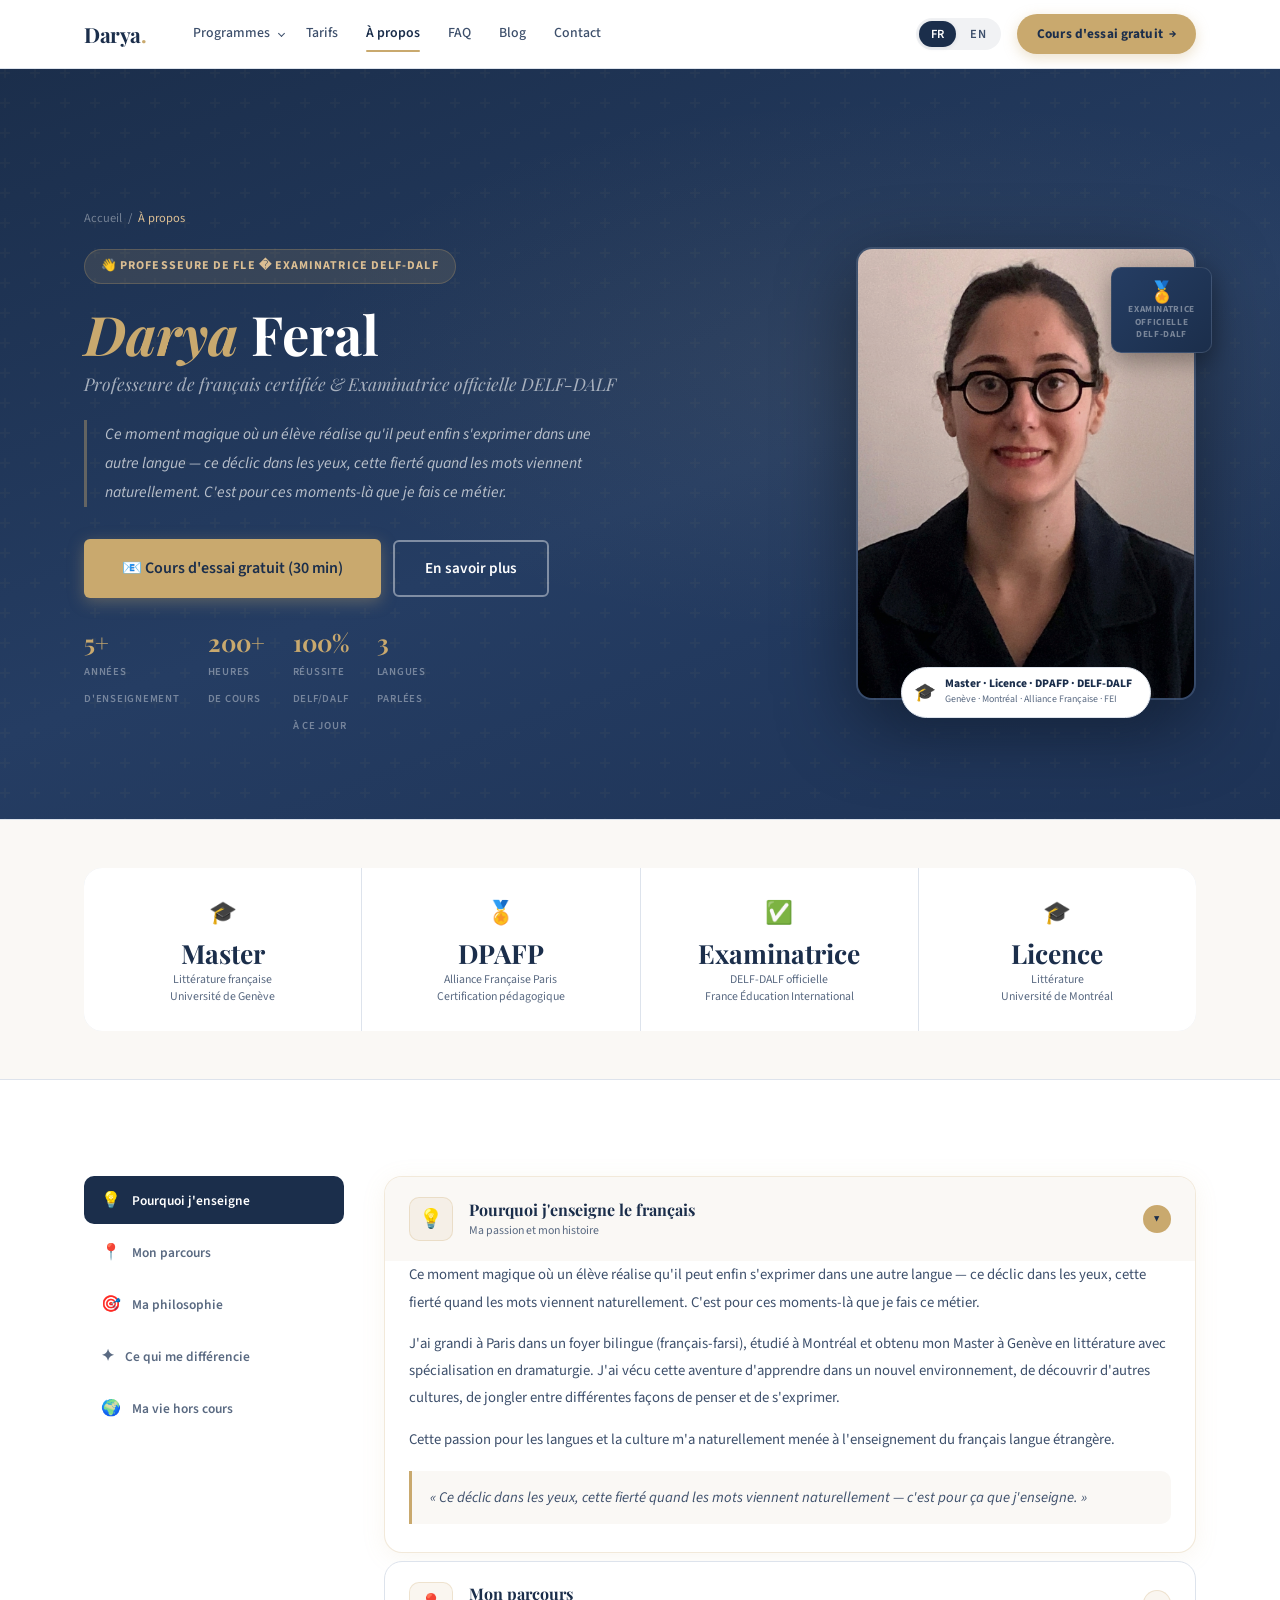
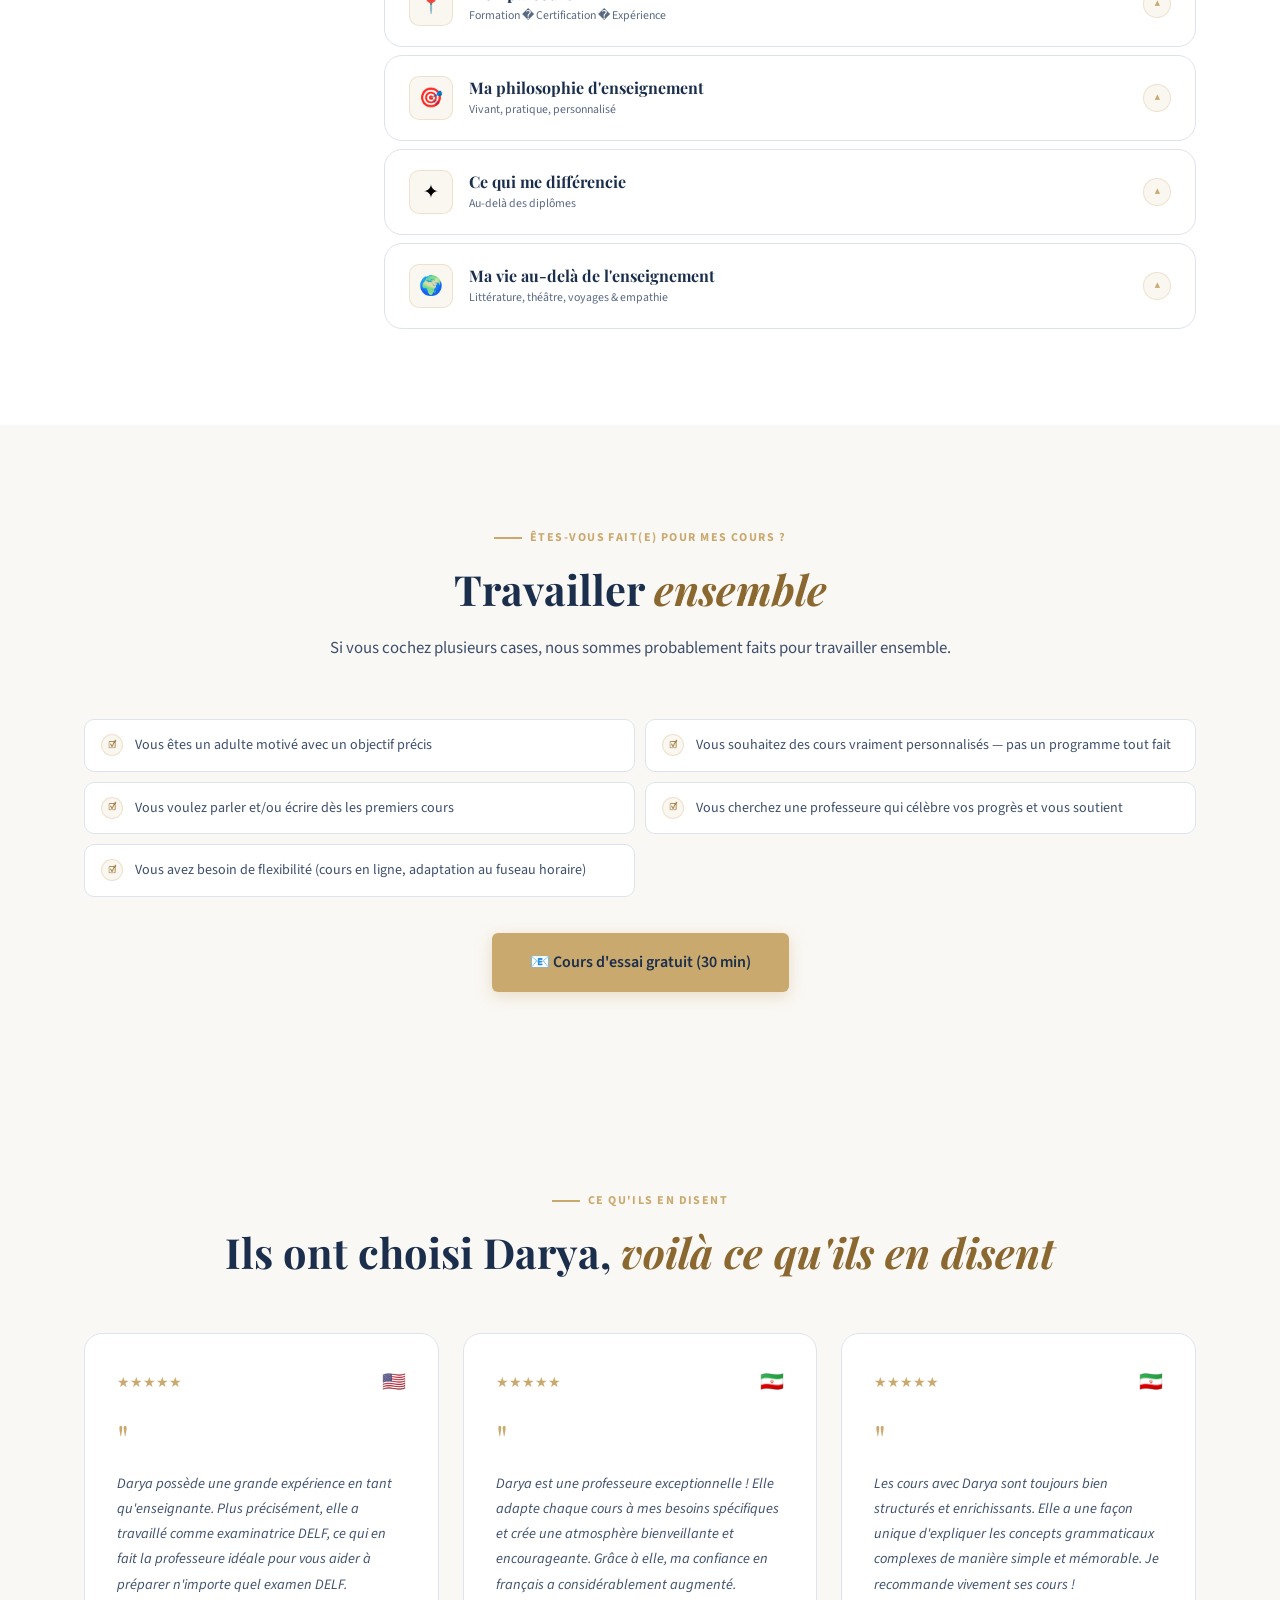
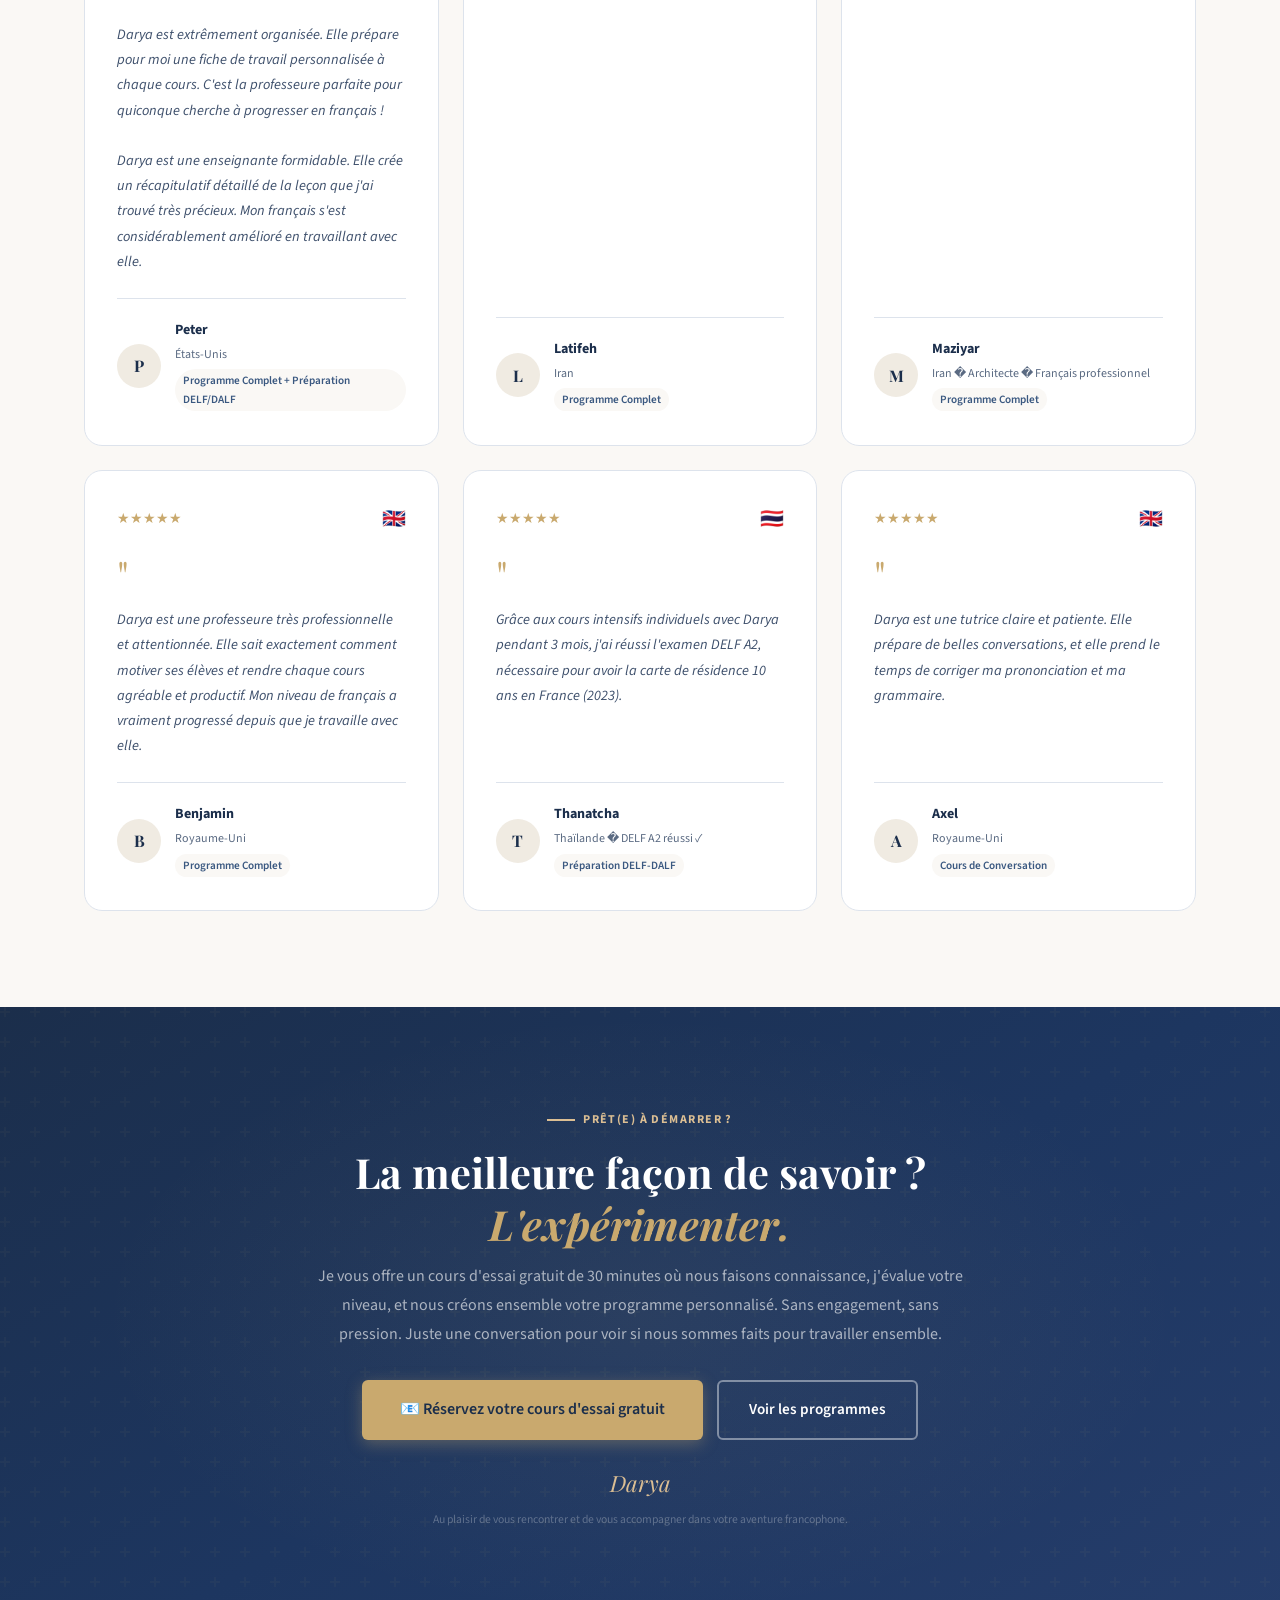
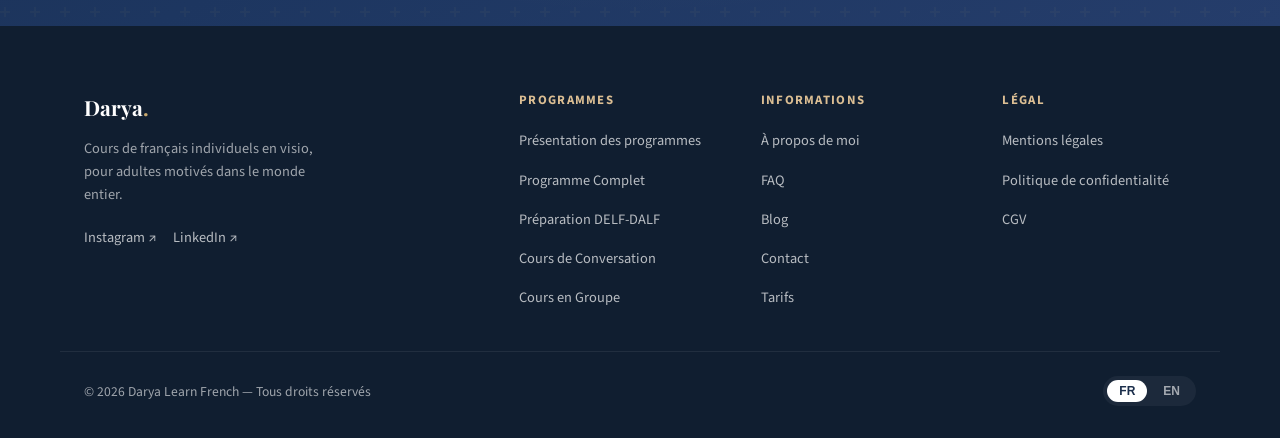
==== a-propos.html @ 9ae34619 "Version finale 100% sans video" ====
<!DOCTYPE html>
<html lang="fr" data-lang="fr">

<head>
  <meta charset="UTF-8" />
  <meta name="viewport" content="width=device-width, initial-scale=1.0" />

  <!-- ══ SEO META ══ -->
  <title>À propos de Darya — Professeure de français certifiée & Examinatrice DELF-DALF | Cours individuels et en
    groupes</title>
  <!-- EN title: About Darya — Certified French Teacher & DELF-DALF Examiner | Individual and Group Lessons -->

  <meta name="description"
    content="Darya Feral, professeure de français certifiée, examinatrice officielle DELF-DALF France Éducation International. Cours individuels et en groupe en ligne. Master en littérature (Genève), DPAFP Alliance Française. 5+ ans, 200+ heures, 100% réussite DELF/DALF. Cours d'essai gratuit 30 min." />
  <!-- EN meta description: Darya Feral, certified French teacher and official DELF-DALF examiner (France Éducation International). Individual and group online French lessons. Master's in Literature (Geneva), DPAFP Alliance Française. 5+ years, 200+ hours, 100% DELF/DALF pass rate. Free 30-min trial lesson. -->

  <link rel="canonical" href="https://daryalearnfrench.com/a-propos-de-moi" />

  <!-- hreflang SEO international — marchés principaux -->
  <link rel="alternate" hreflang="fr" href="https://daryalearnfrench.com/a-propos-de-moi" />
  <link rel="alternate" hreflang="fr-CA" href="https://daryalearnfrench.com/a-propos-de-moi" />
  <link rel="alternate" hreflang="fr-CH" href="https://daryalearnfrench.com/a-propos-de-moi" />
  <link rel="alternate" hreflang="fr-BE" href="https://daryalearnfrench.com/a-propos-de-moi" />
  <link rel="alternate" hreflang="en" href="https://daryalearnfrench.com/en/about-me" />
  <link rel="alternate" hreflang="en-US" href="https://daryalearnfrench.com/en/about-me" />
  <link rel="alternate" hreflang="en-GB" href="https://daryalearnfrench.com/en/about-me" />
  <link rel="alternate" hreflang="en-CA" href="https://daryalearnfrench.com/en/about-me" />
  <link rel="alternate" hreflang="en-AU" href="https://daryalearnfrench.com/en/about-me" />
  <link rel="alternate" hreflang="x-default" href="https://daryalearnfrench.com/a-propos-de-moi" />

  <!-- Meta keywords -->
  <meta name="keywords"
    content="cours de français en ligne, cours de français en groupe, professeure de français certifiée, cours particuliers français adultes, DELF DALF préparation, apprendre le français, French lessons online, French group classes, online French teacher, French tutor, learn French online, cours de français individuel, French small groups, examinatrice DELF-DALF, French teacher certified" />

  <!-- ══ OPEN GRAPH ══ -->
  <meta property="og:type" content="profile" />
  <meta property="og:url" content="https://daryalearnfrench.com/a-propos-de-moi" />
  <meta property="og:locale" content="fr_FR" />
  <meta property="og:locale:alternate" content="en_US" />
  <meta property="og:title"
    content="À propos de Darya — Professeure de français certifiée & Examinatrice DELF-DALF | Cours individuels et en groupes" />
  <meta property="og:description"
    content="Darya Feral, professeure de FLE certifiée et examinatrice officielle DELF-DALF. Cours individuels et en groupe en ligne. Master littérature Genève, DPAFP Alliance Française. 100% réussite DELF/DALF." />
  <meta property="og:image" content="https://daryalearnfrench.com/assets/og-image.jpg" />
  <meta property="og:image:alt" content="Darya, professeure de français certifiée DELF-DALF et Alliance Française" />
  <meta name="twitter:card" content="summary_large_image" />
  <meta name="twitter:title" content="À propos de Darya — Professeure de français certifiée & Examinatrice DELF-DALF" />
  <meta name="twitter:description"
    content="Cours individuels et en groupe en ligne. Master littérature Genève, DPAFP Alliance Française. 100% réussite DELF/DALF." />
  <meta name="twitter:image" content="https://daryalearnfrench.com/assets/og-image.jpg" />

  <!-- ══ SCHEMA.ORG ══ -->
  <script type="application/ld+json">
  {
    "@context": "https://schema.org",
    "@type": "Person",
    "name": "Darya Feral",
    "jobTitle": "Professeure de français langue étrangère — Examinatrice DELF-DALF",
    "url": "https://daryalearnfrench.com/",
    "description": "Professeure de français certifiée et examinatrice officielle DELF-DALF France Éducation International. Cours individuels et en groupe en ligne. Master en littérature française (Université de Genève), DPAFP Alliance Française Paris. 5+ ans d'enseignement, 200+ heures de cours, 100% réussite DELF/DALF.",
    "alumniOf": [
      { "@type": "CollegeOrUniversity", "name": "Université de Genève" },
      { "@type": "CollegeOrUniversity", "name": "Université de Montréal" },
      { "@type": "Organization", "name": "Alliance Française Paris" }
    ],
    "hasCredential": [
      { "@type": "EducationalOccupationalCredential", "name": "Master en littérature française et dramaturgie — Université de Genève", "credentialCategory": "degree" },
      { "@type": "EducationalOccupationalCredential", "name": "Licence en littérature — Université de Montréal", "credentialCategory": "degree" },
      { "@type": "EducationalOccupationalCredential", "name": "DPAFP — Alliance Française Paris", "credentialCategory": "certificate" },
      { "@type": "EducationalOccupationalCredential", "name": "Examinatrice-correctrice DELF-DALF — France Éducation International", "credentialCategory": "certificate" }
    ],
    "knowsLanguage": ["fr", "en", "fa"],
    "worksFor": { "@type": "Organization", "name": "Darya Learn French", "url": "https://daryalearnfrench.com/" },
    "serviceType": ["French lessons", "Cours de français", "DELF preparation", "DALF preparation", "Conversation classes", "French group classes", "Cours de français en groupe", "Individual French lessons", "Cours de français individuels"],
    "areaServed": [
      {"@type": "Country", "name": "United States"},
      {"@type": "Country", "name": "Canada"},
      {"@type": "Country", "name": "United Kingdom"},
      {"@type": "Country", "name": "Australia"},
      {"@type": "Country", "name": "Germany"},
      {"@type": "Country", "name": "Brazil"},
      {"@type": "Country", "name": "Japan"},
      {"@type": "Country", "name": "Switzerland"},
      {"@type": "Country", "name": "Belgium"},
      {"@type": "Country", "name": "France"},
      "Worldwide"
    ]
  }
  </script>

  <link rel="preconnect" href="https://fonts.googleapis.com" />
  <link rel="preconnect" href="https://fonts.gstatic.com" crossorigin />
  <link
    href="https://fonts.googleapis.com/css2?family=Playfair+Display:ital,wght@0,400;0,600;0,700;1,400;1,600&family=Source+Sans+3:wght@300;400;500;600;700&display=swap"
    rel="stylesheet" />

  <style>
    /* ══ DESIGN TOKENS — identiques homepage ══ */
    :root {
      --navy: #1B2E4B;
      --navy-mid: #253d63;
      --navy-light: #3a5880;
      --gold: #C9A96E;
      --gold-accessible: #8B6830;
      /* Accessible gold — use on white/cream backgrounds */
      --gold-light: #dbbe93;
      --gold-dark: #a8864d;
      --gold-soft: rgba(201, 169, 110, 0.10);
      --gold-border: rgba(201, 169, 110, 0.25);
      --cream: #FAF8F5;
      --cream-dark: #F0EBE2;
      --white: #FFFFFF;
      --text: #1A2840;
      --text-mid: #3d4f6b;
      --text-muted: #5a6a82;
      --border: #dde3ec;
      --shadow: rgba(27, 46, 75, 0.10);
      --shadow-lg: rgba(27, 46, 75, 0.18);
      --font-display: 'Playfair Display', Georgia, serif;
      --font-body: 'Source Sans 3', 'Helvetica Neue', sans-serif;
      --section-py: 96px;
      --container: 1160px;
      --radius: 10px;
      --radius-lg: 18px;
      --transition: 0.25s ease;
    }

    *,
    *::before,
    *::after {
      box-sizing: border-box;
      margin: 0;
      padding: 0;
    }

    html {
      scroll-behavior: smooth;
      font-size: 16px;
    }

    body {
      font-family: var(--font-body);
      color: var(--text);
      background: var(--white);
      line-height: 1.7;
      -webkit-font-smoothing: antialiased;
      padding-top: 68px;
    }

    img {
      max-width: 100%;
      display: block;
    }

    a {
      color: inherit;
      text-decoration: none;
    }

    body.en .lang-fr {
      display: none;
    }

    body.fr .lang-en {
      display: none;
    }

    body:not(.en):not(.fr) .lang-en {
      display: none;
    }

    .container {
      max-width: var(--container);
      margin: 0 auto;
      padding: 0 24px;
    }

    .section {
      padding: var(--section-py) 0;
    }

    .section--alt {
      background: var(--cream);
    }

    .section--dark {
      background: var(--navy);
      color: var(--white);
    }

    .fade-up {
      opacity: 0;
      transform: translateY(28px);
      transition: opacity 0.65s ease, transform 0.65s ease;
    }

    .fade-up.visible {
      opacity: 1;
      transform: translateY(0);
    }

    .fade-up:nth-child(2) {
      transition-delay: 0.10s;
    }

    .fade-up:nth-child(3) {
      transition-delay: 0.18s;
    }

    .fade-up:nth-child(4) {
      transition-delay: 0.26s;
    }

    .fade-up:nth-child(5) {
      transition-delay: 0.34s;
    }

    /* ══ EYEBROW ══ */
    .eyebrow {
      display: inline-flex;
      align-items: center;
      gap: 8px;
      font-size: 0.75rem;
      font-weight: 700;
      letter-spacing: 0.12em;
      text-transform: uppercase;
      color: var(--gold);
      margin-bottom: 16px;
    }

    .eyebrow::before {
      content: '';
      width: 28px;
      height: 2px;
      background: var(--gold);
      display: inline-block;
    }

    .eyebrow--center {
      justify-content: center;
    }

    .eyebrow--white {
      color: var(--gold-light);
    }

    .eyebrow--white::before {
      background: var(--gold-light);
    }

    /* ══ SECTION TITLES ══ */
    .section-title {
      font-family: var(--font-display);
      font-size: clamp(1.9rem, 3.8vw, 2.6rem);
      font-weight: 700;
      line-height: 1.2;
      color: var(--navy);
      margin-bottom: 20px;
    }

    .section-title em {
      font-style: italic;
      color: var(--gold-accessible);
    }

    .section-title--white {
      color: var(--white);
    }

    .section-title--white em {
      color: var(--gold-light);
    }

    .section-lead {
      font-size: 1.05rem;
      color: var(--text-mid);
      max-width: 640px;
      line-height: 1.75;
    }

    .section-lead--center {
      margin: 0 auto;
      text-align: center;
    }

    .section-header {
      text-align: center;
      margin-bottom: 56px;
    }

    /* ══ BUTTONS ══ */
    .btn {
      display: inline-flex;
      align-items: center;
      gap: 8px;
      padding: 14px 30px;
      border-radius: 6px;
      font-family: var(--font-body);
      font-size: 0.95rem;
      font-weight: 600;
      cursor: pointer;
      border: none;
      transition: all var(--transition);
      white-space: nowrap;
      text-decoration: none;
    }

    .btn--gold {
      background: var(--gold);
      color: var(--navy);
      box-shadow: 0 4px 16px rgba(201, 169, 110, 0.35);
    }

    .btn--gold:hover {
      background: var(--gold-dark);
      transform: translateY(-2px);
      box-shadow: 0 8px 24px rgba(201, 169, 110, 0.45);
    }

    .btn--outline-navy {
      background: transparent;
      color: var(--navy);
      border: 2px solid rgba(27, 46, 75, 0.35);
    }

    .btn--outline-navy:hover {
      background: var(--navy);
      color: var(--white);
    }

    .btn--outline-white {
      background: transparent;
      color: var(--white);
      border: 2px solid rgba(255, 255, 255, 0.42);
    }

    .btn--outline-white:hover {
      background: rgba(255, 255, 255, 0.10);
      border-color: rgba(255, 255, 255, 0.70);
    }

    .btn--lg {
      padding: 16px 38px;
      font-size: 1rem;
    }

    /* ══ NAVBAR ══ */
    .navbar {
      position: fixed;
      top: 0;
      left: 0;
      right: 0;
      z-index: 1000;
      background: rgba(255, 255, 255, 0.97);
      backdrop-filter: blur(14px);
      -webkit-backdrop-filter: blur(14px);
      border-bottom: 1px solid var(--border);
      transition: box-shadow var(--transition);
    }

    .navbar.scrolled {
      box-shadow: 0 2px 24px var(--shadow);
    }

    .navbar__inner {
      display: flex;
      align-items: center;
      justify-content: space-between;
      height: 68px;
      max-width: var(--container);
      margin: 0 auto;
      padding: 0 24px;
      gap: 32px;
    }

    .navbar__logo {
      font-family: var(--font-display);
      font-size: 1.3rem;
      font-weight: 700;
      color: var(--navy);
      letter-spacing: -0.02em;
      text-decoration: none;
      flex-shrink: 0;
      line-height: 1;
    }

    .navbar__logo span {
      color: var(--gold);
    }

    .navbar__links {
      display: flex;
      align-items: center;
      gap: 0;
      list-style: none;
      flex: 1;
    }

    .navbar__links>li {
      position: relative;
    }

    .navbar__links>li>a {
      display: block;
      padding: 8px 14px;
      font-size: 0.865rem;
      font-weight: 500;
      color: var(--text-mid);
      text-decoration: none;
      transition: color var(--transition);
      position: relative;
      white-space: nowrap;
    }

    .navbar__links>li>a::after {
      content: '';
      position: absolute;
      bottom: 2px;
      left: 14px;
      right: 14px;
      height: 2px;
      background: var(--gold);
      transform: scaleX(0);
      transition: transform var(--transition);
      border-radius: 2px;
    }

    .navbar__links>li>a:hover,
    .navbar__links>li>a.active {
      color: var(--navy);
    }

    .navbar__links>li>a:hover::after,
    .navbar__links>li>a.active::after {
      transform: scaleX(1);
    }

    .navbar__links>li>a.active {
      font-weight: 600;
    }

    .navbar__links>li.has-dropdown>a {
      padding-right: 22px;
    }

    .navbar__links>li.has-dropdown>a::before {
      content: '';
      position: absolute;
      right: 8px;
      top: 50%;
      transform: translateY(-60%) rotate(45deg);
      width: 5px;
      height: 5px;
      border-right: 1.5px solid currentColor;
      border-bottom: 1.5px solid currentColor;
      transition: transform var(--transition);
    }

    .navbar__links>li.has-dropdown:hover>a::before,
    .navbar__links>li.has-dropdown.open>a::before {
      transform: translateY(-30%) rotate(-135deg);
    }

    .navbar__dropdown {
      position: absolute;
      top: calc(100% + 6px);
      left: 0;
      min-width: 240px;
      background: var(--white);
      border: 1px solid var(--border);
      border-radius: 10px;
      box-shadow: 0 12px 40px rgba(27, 46, 75, 0.14);
      padding: 8px 0;
      opacity: 0;
      visibility: hidden;
      transform: translateY(-6px);
      transition: opacity 0.18s ease, transform 0.18s ease, visibility 0.18s;
      list-style: none;
    }

    .navbar__links>li.has-dropdown:hover .navbar__dropdown,
    .navbar__links>li.has-dropdown.open .navbar__dropdown {
      opacity: 1;
      visibility: visible;
      transform: translateY(0);
    }

    .navbar__dropdown li a {
      display: flex;
      align-items: center;
      gap: 10px;
      padding: 10px 18px;
      font-size: 0.85rem;
      font-weight: 500;
      color: var(--text-mid);
      text-decoration: none;
      transition: background var(--transition), color var(--transition);
    }

    .navbar__dropdown li a:hover {
      background: rgba(201, 169, 110, 0.08);
      color: var(--navy);
    }

    .navbar__dropdown li a.active {
      color: var(--navy);
      font-weight: 600;
      background: rgba(201, 169, 110, 0.10);
    }

    .navbar__dropdown li a .dd-icon {
      width: 28px;
      height: 28px;
      border-radius: 6px;
      background: rgba(201, 169, 110, 0.12);
      display: flex;
      align-items: center;
      justify-content: center;
      font-size: 0.8rem;
      flex-shrink: 0;
    }

    .navbar__dropdown li+li {
      border-top: 1px solid var(--border);
    }

    .navbar__right {
      display: flex;
      align-items: center;
      gap: 16px;
      flex-shrink: 0;
    }

    .lang-switcher {
      display: flex;
      align-items: center;
      background: rgba(27, 46, 75, 0.06);
      border-radius: 100px;
      padding: 3px;
      gap: 2px;
    }

    .lang-btn {
      padding: 4px 12px;
      border-radius: 100px;
      border: none;
      background: transparent;
      font-family: var(--font-body);
      font-size: 0.78rem;
      font-weight: 600;
      color: var(--text-mid);
      cursor: pointer;
      transition: background var(--transition), color var(--transition);
      letter-spacing: 0.03em;
    }

    .lang-btn.active {
      background: var(--navy);
      color: var(--white);
      box-shadow: 0 1px 4px var(--shadow);
    }

    .navbar__cta {
      display: inline-flex;
      align-items: center;
      gap: 6px;
      padding: 9px 20px;
      border-radius: 100px;
      background: var(--gold);
      color: var(--navy);
      font-family: var(--font-body);
      font-size: 0.83rem;
      font-weight: 700;
      text-decoration: none;
      box-shadow: 0 4px 14px rgba(201, 169, 110, 0.35);
      transition: background var(--transition), transform var(--transition), box-shadow var(--transition);
      white-space: nowrap;
      letter-spacing: 0.01em;
    }

    .navbar__cta:hover {
      background: var(--gold-light);
      transform: translateY(-1px);
      box-shadow: 0 6px 20px rgba(201, 169, 110, 0.45);
    }

    .navbar__cta .cta-arrow {
      font-size: 0.9em;
      transition: transform var(--transition);
    }

    .navbar__cta:hover .cta-arrow {
      transform: translateX(2px);
    }

    .nav-toggle {
      display: none;
      flex-direction: column;
      gap: 5px;
      cursor: pointer;
      padding: 6px;
      background: none;
      border: none;
      margin-left: 4px;
    }

    .nav-toggle span {
      width: 24px;
      height: 2px;
      background: var(--navy);
      border-radius: 2px;
      transition: all 0.22s ease;
      display: block;
    }

    @media (max-width: 900px) {
      .navbar__links {
        display: none;
        flex-direction: column;
        align-items: stretch;
        gap: 0;
        position: absolute;
        top: 68px;
        left: 0;
        right: 0;
        background: var(--white);
        border-bottom: 1px solid var(--border);
        box-shadow: 0 12px 32px var(--shadow);
        padding: 12px 0 16px;
        z-index: 999;
      }

      .navbar__links.mobile-open {
        display: flex;
      }

      .navbar__links>li>a {
        padding: 12px 24px;
        font-size: 0.95rem;
      }

      .navbar__links>li>a::after {
        display: none;
      }

      .navbar__links>li.has-dropdown>a::before {
        right: 20px;
      }

      .navbar__dropdown {
        position: static;
        opacity: 1;
        visibility: visible;
        transform: none;
        box-shadow: none;
        border: none;
        border-radius: 0;
        background: rgba(27, 46, 75, 0.03);
        padding: 0;
        display: none;
      }

      .navbar__links>li.has-dropdown.open .navbar__dropdown {
        display: block;
      }

      .navbar__dropdown li a {
        padding-left: 40px;
        font-size: 0.875rem;
      }

      .navbar__dropdown li+li {
        border-top: none;
      }

      .nav-toggle {
        display: flex;
      }

      .navbar__cta {
        display: none;
      }

      .navbar__right {
        gap: 10px;
      }

      .navbar__cta-mobile {
        display: block;
        margin: 12px 20px 0;
        text-align: center;
      }

      .navbar__cta-mobile a {
        display: block;
        padding: 12px 20px;
        border-radius: 100px;
        background: var(--gold);
        color: var(--navy);
        font-weight: 700;
        font-size: 0.9rem;
        text-decoration: none;
        box-shadow: 0 4px 14px rgba(201, 169, 110, 0.35);
      }
    }

    @media (min-width: 901px) {
      .navbar__cta-mobile {
        display: none;
      }
    }


    /* ══════════════════════════════════════════
   HERO
══════════════════════════════════════════ */
    .hero {
      padding: 140px 0 80px;
      background:
        radial-gradient(ellipse 80% 60% at 70% 40%, rgba(201, 169, 110, 0.08) 0%, transparent 60%),
        linear-gradient(160deg, var(--navy) 0%, #253d63 55%, #1e3356 100%);
      position: relative;
      overflow: hidden;
    }

    .hero::before {
      content: '';
      position: absolute;
      inset: 0;
      background-image: url("data:image/svg+xml,%3Csvg width='60' height='60' viewBox='0 0 60 60' xmlns='http://www.w3.org/2000/svg'%3E%3Cg fill='none' fill-rule='evenodd'%3E%3Cg fill='%23C9A96E' fill-opacity='0.04'%3E%3Cpath d='M36 34v-4h-2v4h-4v2h4v4h2v-4h4v-2h-4zm0-30V0h-2v4h-4v2h4v4h2V6h4V4h-4zM6 34v-4H4v4H0v2h4v4h2v-4h4v-2H6zM6 4V0H4v4H0v2h4v4h2V6h4V4H6z'/%3E%3C/g%3E%3C/g%3E%3C/svg%3E");
    }

    .hero__inner {
      display: grid;
      grid-template-columns: 1fr 340px;
      gap: 72px;
      align-items: center;
      position: relative;
      z-index: 1;
    }

    .hero__breadcrumb {
      font-size: 0.78rem;
      color: rgba(255, 255, 255, 0.42);
      margin-bottom: 20px;
    }

    .hero__breadcrumb a {
      color: rgba(255, 255, 255, 0.38);
      transition: color var(--transition);
    }

    .hero__breadcrumb a:hover {
      color: var(--gold-light);
    }

    .hero__breadcrumb span {
      color: var(--gold-light);
    }

    .hero__eyebrow {
      display: inline-flex;
      align-items: center;
      gap: 10px;
      background: rgba(201, 169, 110, 0.14);
      border: 1px solid var(--gold-border);
      border-radius: 100px;
      padding: 6px 16px;
      font-size: 0.75rem;
      font-weight: 700;
      letter-spacing: 0.09em;
      text-transform: uppercase;
      color: var(--gold-light);
      margin-bottom: 20px;
    }

    .hero__name {
      font-family: var(--font-display);
      font-size: clamp(2.4rem, 4.5vw, 3.4rem);
      font-weight: 700;
      line-height: 1.1;
      color: var(--white);
      margin-bottom: 8px;
    }

    .hero__name em {
      font-style: italic;
      color: var(--gold);
    }

    .hero__role {
      font-family: var(--font-display);
      font-style: italic;
      font-size: 1.1rem;
      color: rgba(255, 255, 255, 0.60);
      margin-bottom: 22px;
      line-height: 1.5;
    }

    .hero__quote {
      font-size: 0.98rem;
      color: rgba(255, 255, 255, 0.68);
      line-height: 1.85;
      margin-bottom: 32px;
      max-width: 520px;
      border-left: 3px solid rgba(201, 169, 110, 0.40);
      padding-left: 18px;
      font-style: italic;
    }

    .hero__cta-row {
      display: flex;
      gap: 12px;
      flex-wrap: wrap;
      align-items: center;
      margin-bottom: 32px;
    }

    .hero__stats-row {
      display: flex;
      gap: 28px;
      flex-wrap: wrap;
    }

    .hero__stat__val {
      display: block;
      font-family: var(--font-display);
      font-size: 1.5rem;
      font-weight: 700;
      color: var(--gold);
      line-height: 1;
      margin-bottom: 3px;
    }

    .hero__stat__lbl {
      font-size: 0.67rem;
      font-weight: 600;
      text-transform: uppercase;
      letter-spacing: 0.07em;
      color: rgba(255, 255, 255, 0.38);
      line-height: 1.35;
    }

    /* Portrait */
    .portrait-wrap {
      position: relative;
    }

    .portrait-frame {
      border-radius: 20px;
      overflow: hidden;
      border: 2px solid rgba(255, 255, 255, 0.10);
      box-shadow: 0 24px 80px rgba(0, 0, 0, 0.45);
    }

    .img-ph {
      width: 100%;
      aspect-ratio: 3/4;
      display: flex;
      flex-direction: column;
      align-items: center;
      justify-content: center;
      gap: 12px;
      padding: 32px;
      text-align: center;
      background: linear-gradient(135deg, rgba(201, 169, 110, 0.14), rgba(27, 46, 75, 0.55));
    }

    .img-ph__icon {
      font-size: 2.5rem;
      opacity: 0.45;
    }

    .img-ph__label {
      font-size: 0.68rem;
      font-weight: 800;
      letter-spacing: 0.10em;
      text-transform: uppercase;
      color: rgba(255, 255, 255, 0.38);
      margin-bottom: 4px;
    }

    .img-ph__desc {
      font-size: 0.70rem;
      color: rgba(255, 255, 255, 0.22);
      line-height: 1.55;
      max-width: 200px;
    }

    .portrait-badge {
      position: absolute;
      bottom: -18px;
      left: 50%;
      transform: translateX(-50%);
      white-space: nowrap;
      display: flex;
      align-items: center;
      gap: 9px;
      background: var(--white);
      border-radius: 100px;
      padding: 9px 18px 9px 12px;
      box-shadow: 0 8px 28px rgba(27, 46, 75, 0.22);
      border: 1px solid var(--border);
    }

    .portrait-badge__icon {
      font-size: 1.1rem;
    }

    .portrait-badge__inner {
      display: flex;
      flex-direction: column;
    }

    .portrait-badge__title {
      font-size: 0.72rem;
      font-weight: 800;
      color: var(--navy);
      line-height: 1.2;
    }

    .portrait-badge__sub {
      font-size: 0.62rem;
      color: var(--text-muted);
    }

    .portrait-float {
      position: absolute;
      top: 20px;
      right: -16px;
      background: linear-gradient(135deg, var(--navy-mid), var(--navy));
      border: 1px solid rgba(255, 255, 255, 0.12);
      border-radius: var(--radius);
      padding: 12px 16px;
      box-shadow: 0 8px 24px rgba(0, 0, 0, 0.35);
      text-align: center;
    }

    .portrait-float__val {
      font-family: var(--font-display);
      font-size: 1.3rem;
      font-weight: 700;
      color: var(--gold);
      line-height: 1;
    }

    .portrait-float__lbl {
      font-size: 0.58rem;
      font-weight: 700;
      text-transform: uppercase;
      letter-spacing: 0.07em;
      color: rgba(255, 255, 255, 0.40);
      margin-top: 3px;
      line-height: 1.3;
    }

    /* ══════════════════════════════════════════
   STATS STRIP
══════════════════════════════════════════ */
    .stats-strip {
      padding: 48px 0;
      background: var(--cream);
      border-top: 1px solid var(--border);
      border-bottom: 1px solid var(--border);
    }

    .stats-grid {
      display: grid;
      grid-template-columns: repeat(4, 1fr);
      gap: 1px;
      background: var(--border);
      border-radius: var(--radius-lg);
      overflow: hidden;
    }

    .stat-block {
      padding: 26px 20px;
      text-align: center;
      background: var(--white);
      transition: background var(--transition);
    }

    .stat-block:hover {
      background: var(--cream-dark);
    }

    .stat-block__icon {
      font-size: 1.4rem;
      margin-bottom: 8px;
    }

    .stat-block__val {
      font-family: var(--font-display);
      font-size: 1.65rem;
      font-weight: 700;
      color: var(--navy);
      line-height: 1;
      margin-bottom: 5px;
    }

    .stat-block__label {
      font-size: 0.74rem;
      color: var(--text-muted);
      line-height: 1.45;
    }

    /* ══════════════════════════════════════════
   ACCORDÉONS — layout 2 colonnes desktop
══════════════════════════════════════════ */
    .acc-layout {
      display: grid;
      grid-template-columns: 260px 1fr;
      gap: 40px;
      align-items: start;
    }

    .acc-nav {
      position: sticky;
      top: 88px;
      display: flex;
      flex-direction: column;
      gap: 4px;
    }

    .acc-nav-btn {
      display: flex;
      align-items: center;
      gap: 11px;
      padding: 12px 16px;
      border-radius: var(--radius);
      font-size: 0.84rem;
      font-weight: 600;
      color: var(--text-muted);
      cursor: pointer;
      border: 1px solid transparent;
      background: none;
      font-family: var(--font-body);
      text-align: left;
      width: 100%;
      transition: all var(--transition);
    }

    .acc-nav-btn:hover {
      background: var(--cream-dark);
      color: var(--navy);
    }

    .acc-nav-btn.active {
      background: var(--navy);
      color: var(--white);
    }

    .acc-nav-btn__icon {
      font-size: 1rem;
      flex-shrink: 0;
    }

    .acc-panels {
      display: flex;
      flex-direction: column;
      gap: 8px;
    }

    .acc-item {
      border: 1px solid var(--border);
      border-radius: var(--radius-lg);
      overflow: hidden;
      transition: border-color var(--transition), box-shadow var(--transition);
      background: var(--white);
    }

    .acc-item.is-open {
      border-color: var(--gold-border);
      box-shadow: 0 4px 24px rgba(201, 169, 110, 0.10);
    }

    .acc-header {
      width: 100%;
      display: flex;
      align-items: center;
      gap: 16px;
      padding: 20px 24px;
      background: none;
      border: none;
      cursor: pointer;
      font-family: var(--font-body);
      text-align: left;
      transition: background var(--transition);
    }

    .acc-header:hover,
    .acc-item.is-open .acc-header {
      background: var(--cream);
    }

    .acc-header__icon-wrap {
      width: 44px;
      height: 44px;
      border-radius: 10px;
      flex-shrink: 0;
      display: flex;
      align-items: center;
      justify-content: center;
      font-size: 1.2rem;
      background: var(--gold-soft);
      border: 1px solid var(--gold-border);
    }

    .acc-header__text {
      flex: 1;
    }

    .acc-header__title {
      font-family: var(--font-display);
      font-size: 1rem;
      font-weight: 700;
      color: var(--navy);
      line-height: 1.3;
    }

    .acc-header__sub {
      font-size: 0.74rem;
      color: var(--text-muted);
      margin-top: 2px;
    }

    .acc-header__chevron {
      width: 28px;
      height: 28px;
      border-radius: 50%;
      flex-shrink: 0;
      background: var(--gold-soft);
      border: 1px solid var(--gold-border);
      display: flex;
      align-items: center;
      justify-content: center;
      font-size: 0.70rem;
      color: var(--gold);
      font-weight: 700;
      transition: transform var(--transition);
    }

    .acc-item.is-open .acc-header__chevron {
      transform: rotate(180deg);
      background: var(--gold);
      color: var(--navy);
    }

    .acc-body {
      display: none;
      padding: 0 24px 28px;
    }

    .acc-item.is-open .acc-body {
      display: block;
    }

    /* ══ CONTENU DES PANELS ══ */
    .prose {
      font-size: 0.92rem;
      color: var(--text-mid);
      line-height: 1.85;
    }

    .prose p+p {
      margin-top: 14px;
    }

    .prose strong {
      color: var(--navy);
      font-weight: 700;
    }

    .highlight-quote {
      margin: 18px 0 0;
      padding: 14px 18px;
      border-left: 3px solid var(--gold);
      background: var(--cream);
      border-radius: 0 var(--radius) var(--radius) 0;
      font-style: italic;
      font-size: 0.92rem;
      color: var(--text-mid);
      line-height: 1.7;
    }

    /* Timeline */
    .timeline {
      display: flex;
      flex-direction: column;
      gap: 0;
      position: relative;
    }

    .timeline::before {
      content: '';
      position: absolute;
      left: 22px;
      top: 12px;
      bottom: 12px;
      width: 2px;
      background: linear-gradient(to bottom, var(--gold-border), rgba(201, 169, 110, 0.08));
    }

    .tl-item {
      display: flex;
      gap: 20px;
      align-items: flex-start;
      padding: 14px 0;
      position: relative;
    }

    .tl-dot {
      width: 44px;
      height: 44px;
      border-radius: 12px;
      flex-shrink: 0;
      display: flex;
      align-items: center;
      justify-content: center;
      font-size: 1.1rem;
      background: var(--white);
      border: 2px solid var(--gold-border);
      box-shadow: 0 2px 8px rgba(201, 169, 110, 0.15);
      z-index: 1;
    }

    .tl-content {
      flex: 1;
      padding-top: 4px;
    }

    .tl-title {
      font-family: var(--font-display);
      font-size: 0.92rem;
      font-weight: 700;
      color: var(--navy);
      margin-bottom: 4px;
      line-height: 1.35;
    }

    .tl-desc {
      font-size: 0.82rem;
      color: var(--text-muted);
      line-height: 1.6;
    }

    .tl-desc strong {
      color: var(--gold-dark);
      font-weight: 700;
    }

    /* Philosophie */
    .phil-grid {
      display: grid;
      grid-template-columns: 1fr 1fr;
      gap: 12px;
      margin-top: 18px;
    }

    .phil-card {
      padding: 16px 18px;
      border-radius: var(--radius);
      border: 1px solid var(--border);
      background: var(--cream);
      transition: all var(--transition);
    }

    .phil-card:hover {
      border-color: var(--gold-border);
      background: var(--white);
      transform: translateY(-2px);
    }

    .phil-card__icon {
      font-size: 1.2rem;
      margin-bottom: 7px;
    }

    .phil-card__title {
      font-size: 0.82rem;
      font-weight: 700;
      color: var(--navy);
      margin-bottom: 4px;
    }

    .phil-card__desc {
      font-size: 0.78rem;
      color: var(--text-muted);
      line-height: 1.6;
    }

    /* Ce qui me différencie */
    .diff-list {
      list-style: none;
      display: flex;
      flex-direction: column;
      gap: 10px;
      margin-top: 16px;
    }

    .diff-item {
      display: flex;
      align-items: flex-start;
      gap: 14px;
      padding: 16px 18px;
      border-radius: var(--radius);
      background: var(--cream);
      border: 1px solid var(--border);
      font-size: 0.90rem;
      color: var(--text-mid);
      line-height: 1.7;
      transition: all var(--transition);
    }

    .diff-item:hover {
      border-color: var(--gold-border);
      background: var(--white);
      transform: translateX(4px);
    }

    .diff-item__icon {
      color: var(--gold-dark);
      font-size: 1.1rem;
      flex-shrink: 0;
      margin-top: 2px;
      background: var(--gold-soft);
      border: 1px solid var(--gold-border);
      border-radius: 8px;
      width: 36px;
      height: 36px;
      display: flex;
      align-items: center;
      justify-content: center;
    }

    .diff-item__text {
      flex: 1;
    }

    .diff-item__title {
      font-weight: 700;
      color: var(--navy);
      font-size: 0.90rem;
      margin-bottom: 4px;
    }

    /* Au-delà de l'enseignement */
    .life-grid {
      display: grid;
      grid-template-columns: 1fr 1fr;
      gap: 12px;
      margin-top: 16px;
    }

    .life-card {
      padding: 16px 18px;
      border-radius: var(--radius);
      border: 1px solid var(--border);
      background: var(--cream);
      transition: all var(--transition);
      display: flex;
      gap: 12px;
      align-items: flex-start;
    }

    .life-card:hover {
      border-color: var(--gold-border);
      background: var(--white);
    }

    .life-card__icon {
      font-size: 1.3rem;
      flex-shrink: 0;
    }

    .life-card__title {
      font-size: 0.82rem;
      font-weight: 700;
      color: var(--navy);
      margin-bottom: 3px;
    }

    .life-card__desc {
      font-size: 0.78rem;
      color: var(--text-muted);
      line-height: 1.6;
    }

    /* Certifications table */
    .cred-table {
      width: 100%;
      border-collapse: collapse;
      font-size: 0.84rem;
      margin-top: 16px;
      border-radius: var(--radius-lg);
      overflow: hidden;
      border: 1px solid var(--border);
    }

    .cred-table th {
      padding: 11px 16px;
      text-align: left;
      background: var(--navy);
      color: rgba(255, 255, 255, 0.55);
      font-size: 0.68rem;
      font-weight: 700;
      text-transform: uppercase;
      letter-spacing: 0.08em;
    }

    .cred-table td {
      padding: 11px 16px;
      border-bottom: 1px solid var(--border);
      color: var(--text-mid);
      line-height: 1.55;
      vertical-align: top;
    }

    .cred-table tr:last-child td {
      border-bottom: none;
    }

    .cred-table tr:nth-child(odd) td {
      background: var(--white);
    }

    .cred-table tr:nth-child(even) td {
      background: var(--cream);
    }

    .cred-table td:first-child {
      font-weight: 700;
      color: var(--navy);
      white-space: nowrap;
    }

    .cred-item {
      display: flex;
      align-items: flex-start;
      gap: 6px;
      margin-bottom: 4px;
      font-size: 0.82rem;
    }

    .cred-item:last-child {
      margin-bottom: 0;
    }

    .cred-item::before {
      content: '•';
      color: var(--gold);
      flex-shrink: 0;
      margin-top: 1px;
    }

    /* ══════════════════════════════════════════
   TRAVAILLER ENSEMBLE
══════════════════════════════════════════ */
    .checklist-grid {
      display: grid;
      grid-template-columns: 1fr 1fr;
      gap: 10px;
      margin-bottom: 32px;
    }

    .check-item {
      display: flex;
      align-items: flex-start;
      gap: 12px;
      padding: 14px 16px;
      border-radius: var(--radius);
      border: 1px solid var(--border);
      background: var(--white);
      font-size: 0.88rem;
      color: var(--text-mid);
      line-height: 1.6;
      transition: all var(--transition);
    }

    .check-item:hover {
      border-color: var(--gold-border);
      transform: translateX(4px);
      box-shadow: 0 4px 16px rgba(201, 169, 110, 0.08);
    }

    .check-item__icon {
      width: 22px;
      height: 22px;
      border-radius: 50%;
      flex-shrink: 0;
      background: var(--gold-soft);
      border: 1.5px solid var(--gold-border);
      display: flex;
      align-items: center;
      justify-content: center;
      font-size: 0.65rem;
      color: var(--gold-dark);
      font-weight: 700;
    }

    /* ══════════════════════════════════════════
   CTA FINAL
══════════════════════════════════════════ */
    .cta-final {
      padding: var(--section-py) 0;
      background:
        radial-gradient(ellipse 65% 75% at 50% 50%, rgba(201, 169, 110, 0.08) 0%, transparent 65%),
        linear-gradient(150deg, var(--navy) 0%, #1d3660 52%, #253d6b 100%);
      text-align: center;
      position: relative;
      overflow: hidden;
    }

    .cta-final::before {
      content: '';
      position: absolute;
      inset: 0;
      background-image: url("data:image/svg+xml,%3Csvg width='60' height='60' viewBox='0 0 60 60' xmlns='http://www.w3.org/2000/svg'%3E%3Cg fill='none' fill-rule='evenodd'%3E%3Cg fill='%23C9A96E' fill-opacity='0.04'%3E%3Cpath d='M36 34v-4h-2v4h-4v2h4v4h2v-4h4v-2h-4zm0-30V0h-2v4h-4v2h4v4h2V6h4V4h-4zM6 34v-4H4v4H0v2h4v4h2v-4h4v-2H6zM6 4V0H4v4H0v2h4v4h2V6h4V4H6z'/%3E%3C/g%3E%3C/g%3E%3C/svg%3E");
    }

    .cta-final__inner {
      position: relative;
      z-index: 1;
      max-width: 660px;
      margin: 0 auto;
    }

    .cta-final__sig {
      font-family: var(--font-display);
      font-style: italic;
      font-size: 1rem;
      color: rgba(255, 255, 255, 0.42);
      margin-bottom: 6px;
    }

    .cta-final__title {
      font-family: var(--font-display);
      font-size: clamp(1.8rem, 3.5vw, 2.6rem);
      font-weight: 700;
      color: var(--white);
      margin-bottom: 12px;
      line-height: 1.25;
    }

    .cta-final__title em {
      font-style: italic;
      color: var(--gold);
    }

    .cta-final__sub {
      font-size: 1rem;
      color: rgba(255, 255, 255, 0.62);
      margin-bottom: 32px;
      line-height: 1.8;
    }

    .cta-final__actions {
      display: flex;
      gap: 14px;
      justify-content: center;
      flex-wrap: wrap;
      margin-bottom: 20px;
    }

    .cta-final__signature {
      font-family: var(--font-display);
      font-style: italic;
      font-size: 1.4rem;
      color: var(--gold-light);
      margin-top: 24px;
    }

    .cta-final__note {
      font-size: 0.73rem;
      color: rgba(255, 255, 255, 0.28);
      margin-top: 8px;
    }

    /* ══ TESTIMONIALS ══ */
    .testimonials__grid {
      display: grid;
      grid-template-columns: repeat(3, 1fr);
      gap: 24px;
      row-gap: 24px;
    }

    .testi-card {
      background: var(--white);
      border: 1px solid var(--border);
      border-radius: var(--radius-lg);
      padding: 32px;
      display: flex;
      flex-direction: column;
      transition: all var(--transition);
    }

    .testi-card:hover {
      box-shadow: 0 12px 40px var(--shadow);
      transform: translateY(-3px);
    }

    .testi-card--featured {
      background: var(--navy);
      border-color: var(--navy);
    }

    .testi-top {
      display: flex;
      align-items: center;
      justify-content: space-between;
      margin-bottom: 20px;
    }

    .testi-stars {
      display: flex;
      gap: 2px;
      color: var(--gold);
      font-size: 0.85rem;
    }

    .testi-country {
      font-size: 1.2rem;
    }

    .testi-quote {
      font-family: var(--font-display);
      font-size: 2.5rem;
      color: var(--gold);
      line-height: 1;
      margin-bottom: 12px;
    }

    .testi-card--featured .testi-quote {
      color: var(--gold-light);
    }

    .testi-text {
      font-size: 0.9rem;
      line-height: 1.75;
      color: var(--text-mid);
      flex: 1;
      margin-bottom: 24px;
      font-style: italic;
    }

    .testi-card--featured .testi-text {
      color: rgba(255, 255, 255, 0.8);
    }

    .testi-footer {
      display: flex;
      align-items: center;
      gap: 14px;
      padding-top: 20px;
      border-top: 1px solid var(--border);
    }

    .testi-card--featured .testi-footer {
      border-color: rgba(255, 255, 255, 0.1);
    }

    .testi-avatar {
      width: 44px;
      height: 44px;
      border-radius: 50%;
      background: var(--cream-dark);
      display: flex;
      align-items: center;
      justify-content: center;
      font-family: var(--font-display);
      font-weight: 700;
      color: var(--navy);
      font-size: 1rem;
      flex-shrink: 0;
    }

    .testi-card--featured .testi-avatar {
      background: rgba(201, 169, 110, 0.2);
      color: var(--gold-light);
    }

    .testi-name {
      font-size: 0.88rem;
      font-weight: 700;
      color: var(--navy);
    }

    .testi-card--featured .testi-name {
      color: var(--white);
    }

    .testi-meta {
      font-size: 0.75rem;
      color: var(--text-muted);
      margin-top: 2px;
    }

    .testi-card--featured .testi-meta {
      color: rgba(255, 255, 255, 0.5);
    }

    .testi-prog-tag {
      display: inline-block;
      margin-top: 4px;
      padding: 2px 8px;
      background: var(--cream);
      border-radius: 100px;
      font-size: 0.7rem;
      font-weight: 600;
      color: var(--navy-light);
    }

    .testi-card--featured .testi-prog-tag {
      background: rgba(201, 169, 110, 0.2);
      color: var(--gold-light);
    }

    /* ══ FOOTER ══ */
    .footer {
      background: var(--navy);
      color: rgba(255, 255, 255, 0.45);
      padding: 24px 0;
      font-size: 0.78rem;
      border-top: 1px solid rgba(255, 255, 255, 0.07);
    }

    .footer a {
      color: rgba(255, 255, 255, 0.50);
      transition: color var(--transition);
    }

    .footer a:hover {
      color: var(--gold-light);
    }

    .footer__inner {
      display: flex;
      justify-content: space-between;
      align-items: center;
      flex-wrap: wrap;
      gap: 12px;
    }

    .footer__links {
      display: flex;
      gap: 20px;
    }

    /* ══ RESPONSIVE ══ */
    @media (max-width: 1024px) {
      .hero__inner {
        grid-template-columns: 1fr;
      }

      .portrait-wrap {
        max-width: 340px;
      }

      .portrait-float {
        right: 0;
      }

      .acc-layout {
        grid-template-columns: 1fr;
      }

      .acc-nav {
        position: static;
        flex-direction: row;
        flex-wrap: wrap;
        gap: 6px;
        margin-bottom: 16px;
      }

      .acc-nav-btn {
        flex: 0 0 auto;
      }

      .stats-grid {
        grid-template-columns: repeat(2, 1fr);
      }

      .phil-grid {
        grid-template-columns: 1fr;
      }

      .life-grid {
        grid-template-columns: 1fr;
      }

      .checklist-grid {
        grid-template-columns: 1fr;
      }

      .testimonials__grid {
        grid-template-columns: 1fr;
      }
    }

    @media (max-width: 768px) {
      :root {
        --section-py: 64px;
      }

      .navbar__links {
        display: none;
      }

      .navbar__links.open {
        display: flex;
        flex-direction: column;
        gap: 8px;
        position: fixed;
        top: 68px;
        left: 0;
        right: 0;
        background: var(--white);
        padding: 20px 24px;
        border-bottom: 1px solid var(--border);
        box-shadow: 0 8px 24px var(--shadow);
        z-index: 999;
      }

      .nav-toggle {
        display: flex;
      }

      .hero__stats-row {
        gap: 16px;
      }
    }
  </style>

  <link rel="stylesheet" href="./responsive.css">

</head>

<body class="fr">
  <!-- ── Web Components ── -->
  <script src="./components/header.js" defer></script>
  <script src="./components/footer.js" defer></script>

  <site-header data-active="a-propos" data-base="./"></site-header>




  <!-- NAVBAR -->




  <!-- ══════════════════════════════════════════
  HERO
══════════════════════════════════════════ -->
  <section class="hero" aria-labelledby="hero-name">
    <div class="container">
      <div class="hero__inner">

        <!-- Texte gauche -->
        <div class="fade-up">
          <div class="hero__breadcrumb lang-fr"><a href="./index.html">Accueil</a> &nbsp;/&nbsp; <span>À propos</span>
          </div>
          <div class="hero__breadcrumb lang-en"><a href="./index.html">Home</a> &nbsp;/&nbsp; <span>About</span></div>

          <div class="hero__eyebrow lang-fr">👋 Professeure de FLE � Examinatrice DELF-DALF</div>
          <div class="hero__eyebrow lang-en">👋 French Teacher � DELF-DALF Examiner</div>

          <h1 class="hero__name lang-fr" id="hero-name"><em>Darya</em> Feral</h1>
          <p class="hero__name lang-en" aria-hidden="true" id="hero-name-en"><em>Darya</em> Feral</p>

          <p class="hero__role lang-fr">Professeure de français certifiée &amp; Examinatrice officielle DELF-DALF</p>
          <p class="hero__role lang-en">Certified French Teacher &amp; Official DELF-DALF Examiner</p>

          <p class="hero__quote lang-fr">
            Ce moment magique où un élève réalise qu'il peut enfin s'exprimer dans une autre langue — ce déclic dans les
            yeux, cette fierté quand les mots viennent naturellement. C'est pour ces moments-là que je fais ce métier.
          </p>
          <p class="hero__quote lang-en">
            That magical moment when a student realizes they can finally express themselves in another language — that
            spark in their eyes, that pride when words come naturally. It's for these moments that I do this job.
          </p>

          <div class="hero__cta-row">
            <a href="#cta" class="btn btn--gold btn--lg lang-fr">📧 Cours d'essai gratuit (30 min)</a>
            <a href="#cta" class="btn btn--gold btn--lg lang-en">📧 Free trial class (30 min)</a>
            <a href="#accordions" class="btn btn--outline-white lang-fr">En savoir plus</a>
            <a href="#accordions" class="btn btn--outline-white lang-en">Learn more</a>
          </div>

          <div class="hero__stats-row">
            <div class="hero__stat">
              <span class="hero__stat__val">5+</span>
              <span class="hero__stat__lbl lang-fr">Années<br>d'enseignement</span>
              <span class="hero__stat__lbl lang-en">Years<br>teaching</span>
            </div>
            <div class="hero__stat">
              <span class="hero__stat__val">200+</span>
              <span class="hero__stat__lbl lang-fr">Heures<br>de cours</span>
              <span class="hero__stat__lbl lang-en">Hours<br>of lessons</span>
            </div>
            <div class="hero__stat">
              <span class="hero__stat__val">100%</span>
              <span class="hero__stat__lbl lang-fr">Réussite<br>DELF/DALF<br>à ce jour</span>
              <span class="hero__stat__lbl lang-en">DELF/DALF<br>pass rate<br>to date</span>
            </div>
            <div class="hero__stat">
              <span class="hero__stat__val">3</span>
              <span class="hero__stat__lbl lang-fr">Langues<br>parlées</span>
              <span class="hero__stat__lbl lang-en">Languages<br>spoken</span>
            </div>
          </div>
        </div>

        <!-- Portrait droit -->
        <div class="fade-up">
          <div class="portrait-wrap">
            <div class="portrait-float">
              <div class="portrait-float__val">🏅</div>
              <div class="portrait-float__lbl lang-fr">Examinatrice<br>officielle<br>DELF-DALF</div>
              <div class="portrait-float__lbl lang-en">Official<br>DELF-DALF<br>Examiner</div>
            </div>

            <div class="portrait-frame"
              style="background: none !important; overflow: hidden; border-radius: 16px; width: 100%; aspect-ratio: 3/4;">
              <img src="photo_finale_HD.jpg" alt="Darya Feral, professeure de français"
                style="width: 100%; height: 100%; object-fit: cover; display: block;">
            </div>

            <div class="portrait-badge">
              <span class="portrait-badge__icon">🎓</span>
              <div class="portrait-badge__inner">
                <span class="portrait-badge__title lang-fr">Master · Licence · DPAFP · DELF-DALF</span>
                <span class="portrait-badge__title lang-en">Master's · Bachelor's · DPAFP · DELF-DALF</span>
                <span class="portrait-badge__sub lang-fr">Genève · Montréal · Alliance Française · FEI</span>
                <span class="portrait-badge__sub lang-en">Geneva · Montreal · Alliance Française · FEI</span>
              </div>
            </div>
          </div>
        </div>

      </div>
    </div>
  </section>


  <!-- ══════════════════════════════════════════
  STATS STRIP
══════════════════════════════════════════ -->
  <div class="stats-strip fade-up">
    <div class="container">
      <div class="stats-grid">
        <div class="stat-block">
          <div class="stat-block__icon">🎓</div>
          <div class="stat-block__val lang-fr">Master</div>
          <div class="stat-block__val lang-en">Master's</div>
          <div class="stat-block__label lang-fr">Littérature française<br>Université de Genève</div>
          <div class="stat-block__label lang-en">French Literature<br>University of Geneva</div>
        </div>
        <div class="stat-block">
          <div class="stat-block__icon">🏅</div>
          <div class="stat-block__val">DPAFP</div>
          <div class="stat-block__label lang-fr">Alliance Française Paris<br>Certification pédagogique</div>
          <div class="stat-block__label lang-en">Alliance Française Paris<br>Teaching certification</div>
        </div>
        <div class="stat-block">
          <div class="stat-block__icon">✅</div>
          <div class="stat-block__val lang-fr">Examinatrice</div>
          <div class="stat-block__val lang-en">Examiner</div>
          <div class="stat-block__label lang-fr">DELF-DALF officielle<br>France Éducation International</div>
          <div class="stat-block__label lang-en">Official DELF-DALF<br>France Éducation International</div>
        </div>
        <div class="stat-block">
          <div class="stat-block__icon">🎓</div>
          <div class="stat-block__val lang-fr">Licence</div>
          <div class="stat-block__val lang-en">Bachelor's</div>
          <div class="stat-block__label lang-fr">Littérature<br>Université de Montréal</div>
          <div class="stat-block__label lang-en">Literature<br>University of Montreal</div>
        </div>
      </div>
    </div>
  </div>


  <!-- ══════════════════════════════════════════
  ACCORDÉONS
══════════════════════════════════════════ -->
  <section class="section" id="accordions" aria-label="À propos de Darya">
    <div class="container">
      <div class="acc-layout fade-up">

        <!-- Nav latérale (desktop) / pill row (mobile) -->
        <nav class="acc-nav" aria-label="Sections à propos">
          <button class="acc-nav-btn active" data-target="why" onclick="navClick(this,'why')">
            <span class="acc-nav-btn__icon">💡</span>
            <span class="lang-fr" lang="fr">Pourquoi j'enseigne</span><span class="lang-en" lang="en">Why I teach</span>
          </button>
          <button class="acc-nav-btn" data-target="journey" onclick="navClick(this,'journey')">
            <span class="acc-nav-btn__icon">📍</span>
            <span class="lang-fr" lang="fr">Mon parcours</span><span class="lang-en" lang="en">My journey</span>
          </button>
          <button class="acc-nav-btn" data-target="philo" onclick="navClick(this,'philo')">
            <span class="acc-nav-btn__icon">🎯</span>
            <span class="lang-fr" lang="fr">Ma philosophie</span><span class="lang-en" lang="en">My philosophy</span>
          </button>
          <button class="acc-nav-btn" data-target="diff" onclick="navClick(this,'diff')">
            <span class="acc-nav-btn__icon">✦</span>
            <span class="lang-fr" lang="fr">Ce qui me différencie</span><span class="lang-en" lang="en">What sets me
              apart</span>
          </button>
          <button class="acc-nav-btn" data-target="life" onclick="navClick(this,'life')">
            <span class="acc-nav-btn__icon">🌍</span>
            <span class="lang-fr" lang="fr">Ma vie hors cours</span><span class="lang-en" lang="en">My life beyond
              teaching</span>
          </button>
        </nav>

        <!-- Panels accordéon -->
        <div class="acc-panels" id="acc-panels">

          <!-- 1. POURQUOI J'ENSEIGNE -->
          <div class="acc-item is-open" id="acc-why">
            <button class="acc-header" onclick="toggleAcc(this)" aria-expanded="true">
              <div class="acc-header__icon-wrap">💡</div>
              <div class="acc-header__text">
                <div class="acc-header__title lang-fr">Pourquoi j'enseigne le français</div>
                <div class="acc-header__title lang-en">Why I teach French</div>
                <div class="acc-header__sub lang-fr">Ma passion et mon histoire</div>
                <div class="acc-header__sub lang-en">My passion and my story</div>
              </div>
              <div class="acc-header__chevron">▲</div>
            </button>
            <div class="acc-body">
              <div class="prose lang-fr">
                <p>Ce moment magique où un élève réalise qu'il peut enfin s'exprimer dans une autre langue — ce déclic
                  dans les yeux, cette fierté quand les mots viennent naturellement. C'est pour ces moments-là que je
                  fais ce métier.</p>
                <p>J'ai grandi à Paris dans un foyer bilingue (français-farsi), étudié à Montréal et obtenu mon Master à
                  Genève en littérature avec spécialisation en dramaturgie. J'ai vécu cette aventure d'apprendre dans un
                  nouvel environnement, de découvrir d'autres cultures, de jongler entre différentes façons de penser et
                  de s'exprimer.</p>
                <p>Cette passion pour les langues et la culture m'a naturellement menée à l'enseignement du français
                  langue étrangère.</p>
              </div>
              <div class="prose lang-en">
                <p>That magical moment when a student realizes they can finally express themselves in another language —
                  that spark in their eyes, that pride when words come naturally. It's for these moments that I do this
                  job.</p>
                <p>I grew up in Paris in a bilingual household (French-Farsi), studied in Montreal, and earned my
                  Master's degree in Geneva in literature with a specialization in dramaturgy. I lived this adventure of
                  learning in a new environment, discovering other cultures, juggling between different ways of thinking
                  and expressing myself.</p>
                <p>This passion for languages and culture naturally led me to teaching French as a foreign language.</p>
              </div>
              <div class="highlight-quote lang-fr">« Ce déclic dans les yeux, cette fierté quand les mots viennent
                naturellement — c'est pour ça que j'enseigne. »</div>
              <div class="highlight-quote lang-en">"That spark in their eyes, that pride when words come naturally —
                that's why I teach."</div>
            </div>
          </div>

          <!-- 2. MON PARCOURS -->
          <div class="acc-item" id="acc-journey">
            <button class="acc-header" onclick="toggleAcc(this)" aria-expanded="false">
              <div class="acc-header__icon-wrap">📍</div>
              <div class="acc-header__text">
                <div class="acc-header__title lang-fr">Mon parcours</div>
                <div class="acc-header__title lang-en">My journey</div>
                <div class="acc-header__sub lang-fr">Formation � Certification � Expérience</div>
                <div class="acc-header__sub lang-en">Training � Certification � Experience</div>
              </div>
              <div class="acc-header__chevron">▲</div>
            </button>
            <div class="acc-body">
              <div class="timeline">
                <div class="tl-item">
                  <div class="tl-dot">🎓</div>
                  <div class="tl-content">
                    <div class="tl-title lang-fr">Formation académique &amp; certification professionnelle</div>
                    <div class="tl-title lang-en">Academic training &amp; professional certification</div>
                    <div class="tl-desc lang-fr"><strong>Master en littérature française &amp; dramaturgie</strong> —
                      Université de Genève<br>Licence en littérature — Université de Montréal<br>DPAFP — Alliance
                      Française Paris</div>
                    <div class="tl-desc lang-en"><strong>Master's in French literature &amp; dramaturgy</strong> —
                      University of Geneva<br>Bachelor's in Literature — University of Montreal<br>DPAFP — Alliance
                      Française Paris</div>
                  </div>
                </div>
                <div class="tl-item">
                  <div class="tl-dot">✅</div>
                  <div class="tl-content">
                    <div class="tl-title lang-fr">Examinatrice-correctrice DELF-DALF certifiée</div>
                    <div class="tl-title lang-en">Certified DELF-DALF examiner-assessor</div>
                    <div class="tl-desc lang-fr">France Éducation International — depuis 2023<br><strong>Connaissance
                        précise des critères d'évaluation officiels</strong></div>
                    <div class="tl-desc lang-en">France Éducation International — since 2023<br><strong>Precise
                        knowledge of official evaluation criteria</strong></div>
                  </div>
                </div>
                <div class="tl-item">
                  <div class="tl-dot">💻</div>
                  <div class="tl-content">
                    <div class="tl-title lang-fr">Enseignement FLE — 5+ ans</div>
                    <div class="tl-title lang-en">FLE teaching — 5+ years</div>
                    <div class="tl-desc lang-fr">200+ heures de cours individuels en ligne<br>Étudiants du monde
                      entier<br><strong>100% de réussite aux examens DELF/DALF à ce jour</strong></div>
                    <div class="tl-desc lang-en">200+ hours of individual online lessons<br>Students from all over the
                      world<br><strong>100% success rate for DELF/DALF exams to date</strong></div>
                  </div>
                </div>
                <div class="tl-item">
                  <div class="tl-dot">❤️</div>
                  <div class="tl-content">
                    <div class="tl-title lang-fr">Enseignement bénévole — Croix-Rouge Paris</div>
                    <div class="tl-title lang-en">Volunteer teaching — Red Cross Paris</div>
                    <div class="tl-desc lang-fr">Expérience enrichissante avec des profils d'apprenants très diversifiés
                      — une école d'humilité et d'adaptabilité.</div>
                    <div class="tl-desc lang-en">Enriching experience with highly diverse learner profiles — a school of
                      humility and adaptability.</div>
                  </div>
                </div>
              </div>
            </div>
          </div>

          <!-- 3. PHILOSOPHIE -->
          <div class="acc-item" id="acc-philo">
            <button class="acc-header" onclick="toggleAcc(this)" aria-expanded="false">
              <div class="acc-header__icon-wrap">🎯</div>
              <div class="acc-header__text">
                <div class="acc-header__title lang-fr">Ma philosophie d'enseignement</div>
                <div class="acc-header__title lang-en">My teaching philosophy</div>
                <div class="acc-header__sub lang-fr">Vivant, pratique, personnalisé</div>
                <div class="acc-header__sub lang-en">Living, practical, personalized</div>
              </div>
              <div class="acc-header__chevron">▲</div>
            </button>
            <div class="acc-body">
              <div class="prose lang-fr">
                <p>Une langue, c'est vivant. Ça se pratique, ça se vit, ça s'expérimente. C'est pourquoi mes cours sont
                  personnalisés selon vos passions : architecture, gastronomie, cinéma… Nous utilisons des documents
                  authentiques (podcasts, articles, films) — le français tel qu'il est parlé aujourd'hui.</p>
                <p>Quand je prépare un cours, je pense à vous. À vos objectifs, bien sûr, mais aussi à vos passions, à
                  ce qui vous fait vibrer. Vous adorez l'architecture ? Nous allons explorer Le Corbusier et les grands
                  bâtiments parisiens tout en travaillant votre grammaire. Vous êtes passionné de gastronomie ? Nous
                  découvrirons les spécialités régionales françaises en enrichissant votre vocabulaire.</p>
                <p>Vous parlez et/ou écrivez dès le premier cours. Pas dans six mois. Maintenant. Parce que c'est en
                  pratiquant qu'on progresse.</p>
              </div>
              <div class="prose lang-en">
                <p>A language is alive. It's practiced, lived, experienced. That's why my lessons are personalized based
                  on your passions: architecture, gastronomy, cinema… We use authentic materials (podcasts, articles,
                  films) — French as it's spoken today.</p>
                <p>When I prepare a lesson, I think about you. About your goals, of course, but also about your
                  passions, what makes you tick. You love architecture? We'll explore Le Corbusier and the great
                  Parisian buildings while working on your grammar. You're passionate about gastronomy? We'll discover
                  French regional specialties while enriching your vocabulary.</p>
                <p>You speak and/or write from the very first lesson. Not in six months. Now. Because it's by practicing
                  that we progress.</p>
              </div>
              <div class="phil-grid lang-fr">
                <div class="phil-card">
                  <div class="phil-card__icon">🗣️</div>
                  <div class="phil-card__title">Pratique dès le 1er cours</div>
                  <div class="phil-card__desc">Pas d'attente — vous parlez et écrivez dès la première séance.</div>
                </div>
                <div class="phil-card">
                  <div class="phil-card__icon">📰</div>
                  <div class="phil-card__title">Documents authentiques</div>
                  <div class="phil-card__desc">Podcasts, articles, films — le français vivant d'aujourd'hui.</div>
                </div>
                <div class="phil-card">
                  <div class="phil-card__icon">🎨</div>
                  <div class="phil-card__title">Adapté à vos passions</div>
                  <div class="phil-card__desc">Architecture, gastronomie, cinéma… la grammaire par ce qui vous inspire.
                  </div>
                </div>
                <div class="phil-card">
                  <div class="phil-card__icon">🌱</div>
                  <div class="phil-card__title">Progression visible</div>
                  <div class="phil-card__desc">Chaque cours est une étape concrète vers votre objectif.</div>
                </div>
              </div>
              <div class="phil-grid lang-en">
                <div class="phil-card">
                  <div class="phil-card__icon">🗣️</div>
                  <div class="phil-card__title">Practice from lesson one</div>
                  <div class="phil-card__desc">No waiting — you speak and write from the very first session.</div>
                </div>
                <div class="phil-card">
                  <div class="phil-card__icon">📰</div>
                  <div class="phil-card__title">Authentic materials</div>
                  <div class="phil-card__desc">Podcasts, articles, films — living French as spoken today.</div>
                </div>
                <div class="phil-card">
                  <div class="phil-card__icon">🎨</div>
                  <div class="phil-card__title">Tailored to your passions</div>
                  <div class="phil-card__desc">Architecture, gastronomy, cinema… grammar through what inspires you.
                  </div>
                </div>
                <div class="phil-card">
                  <div class="phil-card__icon">🌱</div>
                  <div class="phil-card__title">Visible progress</div>
                  <div class="phil-card__desc">Each lesson is a concrete step toward your goal.</div>
                </div>
              </div>
            </div>
          </div>

          <!-- 4. CE QUI ME DIFFÉRENCIE -->
          <div class="acc-item" id="acc-diff">
            <button class="acc-header" onclick="toggleAcc(this)" aria-expanded="false">
              <div class="acc-header__icon-wrap">✦</div>
              <div class="acc-header__text">
                <div class="acc-header__title lang-fr">Ce qui me différencie</div>
                <div class="acc-header__title lang-en">What sets me apart</div>
                <div class="acc-header__sub lang-fr">Au-delà des diplômes</div>
                <div class="acc-header__sub lang-en">Beyond the degrees</div>
              </div>
              <div class="acc-header__chevron">▲</div>
            </button>
            <div class="acc-body">
              <div class="prose lang-fr">
                <p>Au-delà de mes diplômes, c'est l'attention portée à chaque étudiant qui fait la différence. Je ne
                  corrige pas seulement vos erreurs — je comprends pourquoi vous les faites et comment restructurer
                  votre façon de penser.</p>
              </div>
              <div class="prose lang-en">
                <p>Beyond my degrees, it's the attention given to each student that makes the difference. I don't just
                  correct your mistakes — I understand why you make them and how to restructure your thinking.</p>
              </div>
              <ul class="diff-list lang-fr">
                <li class="diff-item">
                  <div class="diff-item__icon">📄</div>
                  <div class="diff-item__text">
                    <div class="diff-item__title">Fiche récapitulative personnalisée après chaque cours</div>Un résumé
                    de vos progrès et des points à consolider. Vous savez toujours exactement où vous en êtes.
                  </div>
                </li>
                <li class="diff-item">
                  <div class="diff-item__icon">🏅</div>
                  <div class="diff-item__text">
                    <div class="diff-item__title">Examinatrice officielle DELF-DALF</div>Une connaissance précise des
                    pièges et des stratégies gagnantes pour vous préparer à l'examen de l'intérieur.
                  </div>
                </li>
                <li class="diff-item">
                  <div class="diff-item__icon">🤝</div>
                  <div class="diff-item__text">
                    <div class="diff-item__title">Atmosphère bienveillante et encourageante</div>Chaque petite victoire
                    est célébrée — progresser dans une langue demande de la confiance en soi.
                  </div>
                </li>
                <li class="diff-item">
                  <div class="diff-item__icon">🔍</div>
                  <div class="diff-item__text">
                    <div class="diff-item__title">Compréhension en profondeur de vos erreurs</div>Je ne corrige pas
                    seulement vos erreurs — je comprends pourquoi vous les faites et comment restructurer votre façon de
                    penser.
                  </div>
                </li>
              </ul>
              <ul class="diff-list lang-en">
                <li class="diff-item">
                  <div class="diff-item__icon">📄</div>
                  <div class="diff-item__text">
                    <div class="diff-item__title">Personalized recap sheet after every lesson</div>A summary of your
                    progress and points to consolidate. You always know exactly where you stand.
                  </div>
                </li>
                <li class="diff-item">
                  <div class="diff-item__icon">🏅</div>
                  <div class="diff-item__text">
                    <div class="diff-item__title">Official DELF-DALF examiner status</div>Precise knowledge of pitfalls
                    and winning strategies to prepare you for the exam from the inside.
                  </div>
                </li>
                <li class="diff-item">
                  <div class="diff-item__icon">🤝</div>
                  <div class="diff-item__text">
                    <div class="diff-item__title">Supportive, encouraging atmosphere</div>Every small victory is
                    celebrated — progressing in a language requires self-confidence.
                  </div>
                </li>
                <li class="diff-item">
                  <div class="diff-item__icon">🔍</div>
                  <div class="diff-item__text">
                    <div class="diff-item__title">Deep understanding of your mistakes</div>I don't just correct your
                    errors — I understand why you make them and how to restructure your thinking.
                  </div>
                </li>
              </ul>
            </div>
          </div>

          <!-- 5. VIE HORS COURS -->
          <div class="acc-item" id="acc-life">
            <button class="acc-header" onclick="toggleAcc(this)" aria-expanded="false">
              <div class="acc-header__icon-wrap">🌍</div>
              <div class="acc-header__text">
                <div class="acc-header__title lang-fr">Ma vie au-delà de l'enseignement</div>
                <div class="acc-header__title lang-en">My life beyond teaching</div>
                <div class="acc-header__sub lang-fr">Littérature, théâtre, voyages &amp; empathie</div>
                <div class="acc-header__sub lang-en">Literature, theatre, travel &amp; empathy</div>
              </div>
              <div class="acc-header__chevron">▲</div>
            </button>
            <div class="acc-body">
              <div class="prose lang-fr">
                <p>Passionnée de littérature et de théâtre, j'aime aller voir des pièces et lire des auteurs
                  contemporains. Cette curiosité nourrit mon enseignement et me permet de toujours avoir des
                  recommandations pour mes étudiants qui veulent explorer la culture française.</p>
                <p>Je parle aussi le farsi — un atout précieux pour les apprenants persanophones. Et bien sûr, je voyage
                  dès que possible — chaque nouveau pays me rappelle ce que c'est que d'être étranger, de chercher ses
                  mots, de vouloir se faire comprendre. J'utilise cette empathie pour vous accompagner dans votre
                  apprentissage du français.</p>
              </div>
              <div class="prose lang-en">
                <p>Passionate about literature and theater, I love going to see plays and reading contemporary authors.
                  This curiosity feeds my teaching and allows me to always have fresh recommendations for students who
                  want to explore French culture.</p>
                <p>I also speak Farsi — a valuable asset for Persian-speaking learners. And of course, I travel whenever
                  possible — each new country reminds me what it's like to be a foreigner, to search for words, to want
                  to make yourself understood. I bring this empathy back to my lessons.</p>
              </div>
              <div class="life-grid lang-fr">
                <div class="life-card"><span class="life-card__icon">📚</span>
                  <div>
                    <div class="life-card__title">Littérature &amp; Théâtre</div>
                    <div class="life-card__desc">Pièces contemporaines, auteurs actuels — une source constante de
                      recommandations culturelles pour mes étudiants.</div>
                  </div>
                </div>
                <div class="life-card"><span class="life-card__icon">✈️</span>
                  <div>
                    <div class="life-card__title">Voyages</div>
                    <div class="life-card__desc">Chaque nouveau pays me rappelle l'expérience d'être apprenant — une
                      empathie que j'apporte dans mes cours.</div>
                  </div>
                </div>
                <div class="life-card"><span class="life-card__icon">🇮🇷</span>
                  <div>
                    <div class="life-card__title">Bilingue farsi-français</div>
                    <div class="life-card__desc">Atout précieux pour les apprenants persanophones — une compréhension
                      des défis spécifiques.</div>
                  </div>
                </div>
                <div class="life-card"><span class="life-card__icon">🏙️</span>
                  <div>
                    <div class="life-card__title">Parisienne dans l'âme</div>
                    <div class="life-card__desc">Grandie à Paris, formée à Montréal et Genève — un bagage culturel
                      francophone à 360°.</div>
                  </div>
                </div>
              </div>
              <div class="life-grid lang-en">
                <div class="life-card"><span class="life-card__icon">📚</span>
                  <div>
                    <div class="life-card__title">Literature &amp; Theatre</div>
                    <div class="life-card__desc">Contemporary plays, current authors — a constant source of cultural
                      recommendations for my students.</div>
                  </div>
                </div>
                <div class="life-card"><span class="life-card__icon">✈️</span>
                  <div>
                    <div class="life-card__title">Travel</div>
                    <div class="life-card__desc">Every new country reminds me of the learner experience — empathy I
                      bring back to every lesson.</div>
                  </div>
                </div>
                <div class="life-card"><span class="life-card__icon">🇮🇷</span>
                  <div>
                    <div class="life-card__title">Bilingual Farsi-French</div>
                    <div class="life-card__desc">A valuable asset for Persian-speaking learners — an understanding of
                      their specific challenges.</div>
                  </div>
                </div>
                <div class="life-card"><span class="life-card__icon">🏙️</span>
                  <div>
                    <div class="life-card__title">Parisian at heart</div>
                    <div class="life-card__desc">Grew up in Paris, studied in Montreal and Geneva — a 360° Francophone
                      cultural background.</div>
                  </div>
                </div>
              </div>
            </div>
          </div>

        </div><!-- /acc-panels -->
      </div><!-- /acc-layout -->
    </div>
  </section>


  <!-- ══════════════════════════════════════════
  TRAVAILLER ENSEMBLE
══════════════════════════════════════════ -->
  <section class="section section--alt" aria-labelledby="together-heading">
    <div class="container">
      <div class="section-header fade-up">
        <div class="eyebrow eyebrow--center lang-fr">Êtes-vous fait(e) pour mes cours ?</div>
        <div class="eyebrow eyebrow--center lang-en">Are my lessons right for you?</div>
        <h2 class="section-title" id="together-heading">
          <span class="lang-fr" lang="fr">Travailler <em>ensemble</em></span>
          <span class="lang-en" lang="en">Working <em>together</em></span>
        </h2>
        <p class="section-lead section-lead--center lang-fr">Si vous cochez plusieurs cases, nous sommes probablement
          faits pour travailler ensemble.</p>
        <p class="section-lead section-lead--center lang-en">If you mentally checked several boxes, we're probably right
          for working together.</p>
      </div>
      <div class="checklist-grid fade-up lang-fr">
        <div class="check-item">
          <div class="check-item__icon">☑</div>Vous êtes un adulte motivé avec un objectif précis
        </div>
        <div class="check-item">
          <div class="check-item__icon">☑</div>Vous souhaitez des cours vraiment personnalisés — pas un programme tout
          fait
        </div>
        <div class="check-item">
          <div class="check-item__icon">☑</div>Vous voulez parler et/ou écrire dès les premiers cours
        </div>
        <div class="check-item">
          <div class="check-item__icon">☑</div>Vous cherchez une professeure qui célèbre vos progrès et vous soutient
        </div>
        <div class="check-item">
          <div class="check-item__icon">☑</div>Vous avez besoin de flexibilité (cours en ligne, adaptation au fuseau
          horaire)
        </div>
      </div>
      <div class="checklist-grid fade-up lang-en">
        <div class="check-item">
          <div class="check-item__icon">☑</div>You're a motivated adult with a specific goal
        </div>
        <div class="check-item">
          <div class="check-item__icon">☑</div>You want truly personalized lessons — not a one-size-fits-all program
        </div>
        <div class="check-item">
          <div class="check-item__icon">☑</div>You want to speak and/or write from the very first lessons
        </div>
        <div class="check-item">
          <div class="check-item__icon">☑</div>You're looking for a teacher who celebrates your progress and supports
          you
        </div>
        <div class="check-item">
          <div class="check-item__icon">☑</div>You need flexibility (online lessons, time zone adaptation)
        </div>
      </div>
      <div style="text-align:center; margin-top:36px;" class="fade-up">
        <a href="#cta" class="btn btn--gold btn--lg lang-fr">📧 Cours d'essai gratuit (30 min)</a>
        <a href="#cta" class="btn btn--gold btn--lg lang-en">📧 Free trial class (30 min)</a>
      </div>
    </div>
  </section>


  <!-- ══════════════════════════════════════════
  TÉMOIGNAGES
══════════════════════════════════════════ -->
  <section class="section section--alt" aria-labelledby="testi-heading">
    <div class="container">
      <div class="section-header fade-up">
        <div class="eyebrow eyebrow--center lang-fr">Ce qu'ils en disent</div>
        <div class="eyebrow eyebrow--center lang-en">What they say</div>
        <h2 class="section-title" id="testi-heading">
          <span class="lang-fr" lang="fr">Ils ont choisi Darya, <em>voilà ce qu'ils en disent</em></span>
          <span class="lang-en" lang="en">They chose Darya — <em>here's what they say</em></span>
        </h2>
      </div>
      <div class="testimonials__grid fade-up">

        <!-- Peter — Programme Complet + DELF/DALF -->
        <div class="testi-card">
          <div class="testi-top">
            <div class="testi-stars">★★★★★</div>
            <span class="testi-country" title="États-Unis">🇺🇸</span>
          </div>
          <div class="testi-quote" style="color:var(--gold);">"</div>
          <p class="testi-text lang-fr">Darya possède une grande expérience en tant qu'enseignante. Plus précisément,
            elle a travaillé comme examinatrice DELF, ce qui en fait la professeure idéale pour vous aider à préparer
            n'importe quel examen DELF.<br><br>Darya est extrêmement organisée. Elle prépare pour moi une fiche de
            travail personnalisée à chaque cours. C'est la professeure parfaite pour quiconque cherche à progresser en
            français !<br><br>Darya est une enseignante formidable. Elle crée un récapitulatif détaillé de la leçon que
            j'ai trouvé très précieux. Mon français s'est considérablement amélioré en travaillant avec elle.</p>
          <p class="testi-text lang-en">Darya has a lot of experience as a teacher. Specifically, she has worked as a
            DELF examiner, so is the perfect teacher to help you prepare for any DELF exam.<br><br>Darya is extremely
            organized. She prepares a custom work sheet for me each class. She is the perfect teacher for anyone looking
            to advance their French!<br><br>Darya is a tremendous teacher. She creates a thorough recap summary of the
            lesson that I've found very valuable. My French has greatly improved working with her.</p>
          <div class="testi-footer">
            <div class="testi-avatar" style="background:var(--cream-dark);color:var(--navy);">P</div>
            <div>
              <div class="testi-name">Peter</div>
              <div class="testi-meta lang-fr">États-Unis</div>
              <div class="testi-meta lang-en">United States</div>
              <span class="testi-prog-tag lang-fr">Programme Complet + Préparation DELF/DALF</span>
              <span class="testi-prog-tag lang-en">Complete Program + DELF/DALF Preparation</span>
            </div>
          </div>
        </div>

        <!-- Latifeh — Programme Complet -->
        <div class="testi-card">
          <div class="testi-top">
            <div class="testi-stars">★★★★★</div>
            <span class="testi-country" title="Iran">🇮🇷</span>
          </div>
          <div class="testi-quote" style="color:var(--gold);">"</div>
          <p class="testi-text lang-fr">Darya est une professeure exceptionnelle ! Elle adapte chaque cours à mes
            besoins spécifiques et crée une atmosphère bienveillante et encourageante. Grâce à elle, ma confiance en
            français a considérablement augmenté.</p>
          <p class="testi-text lang-en">Darya is an exceptional teacher! She tailors each lesson to my specific needs
            and creates a warm, encouraging atmosphere. Thanks to her, my confidence in French has grown considerably.
          </p>
          <div class="testi-footer">
            <div class="testi-avatar" style="background:var(--cream-dark);color:var(--navy);">L</div>
            <div>
              <div class="testi-name">Latifeh</div>
              <div class="testi-meta lang-fr">Iran</div>
              <div class="testi-meta lang-en">Iran</div>
              <span class="testi-prog-tag lang-fr">Programme Complet</span>
              <span class="testi-prog-tag lang-en">Complete Program</span>
            </div>
          </div>
        </div>

        <!-- Maziyar — Programme Complet -->
        <div class="testi-card">
          <div class="testi-top">
            <div class="testi-stars">★★★★★</div>
            <span class="testi-country" title="Iran">🇮🇷</span>
          </div>
          <div class="testi-quote" style="color:var(--gold);">"</div>
          <p class="testi-text lang-fr">Les cours avec Darya sont toujours bien structurés et enrichissants. Elle a une
            façon unique d'expliquer les concepts grammaticaux complexes de manière simple et mémorable. Je recommande
            vivement ses cours !</p>
          <p class="testi-text lang-en">Lessons with Darya are always well-structured and enriching. She has a unique
            way of explaining complex grammar concepts in a simple and memorable way. I highly recommend her classes!
          </p>
          <div class="testi-footer">
            <div class="testi-avatar" style="background:var(--cream-dark);color:var(--navy);">M</div>
            <div>
              <div class="testi-name">Maziyar</div>
              <div class="testi-meta lang-fr">Iran � Architecte � Français professionnel</div>
              <div class="testi-meta lang-en">Iran � Architect � Professional French</div>
              <span class="testi-prog-tag lang-fr">Programme Complet</span>
              <span class="testi-prog-tag lang-en">Complete Program</span>
            </div>
          </div>
        </div>

        <!-- Benjamin — Programme Complet -->
        <div class="testi-card">
          <div class="testi-top">
            <div class="testi-stars">★★★★★</div>
            <span class="testi-country" title="Royaume-Uni">🇬🇧</span>
          </div>
          <div class="testi-quote" style="color:var(--gold);">"</div>
          <p class="testi-text lang-fr">Darya est une professeure très professionnelle et attentionnée. Elle sait
            exactement comment motiver ses élèves et rendre chaque cours agréable et productif. Mon niveau de français a
            vraiment progressé depuis que je travaille avec elle.</p>
          <p class="testi-text lang-en">Darya is a very professional and attentive teacher. She knows exactly how to
            motivate her students and make every lesson enjoyable and productive. My French level has really improved
            since working with her.</p>
          <div class="testi-footer">
            <div class="testi-avatar" style="background:var(--cream-dark);color:var(--navy);">B</div>
            <div>
              <div class="testi-name">Benjamin</div>
              <div class="testi-meta lang-fr">Royaume-Uni</div>
              <div class="testi-meta lang-en">United Kingdom</div>
              <span class="testi-prog-tag lang-fr">Programme Complet</span>
              <span class="testi-prog-tag lang-en">Complete Program</span>
            </div>
          </div>
        </div>

        <!-- Thanatcha — Préparation DELF -->
        <div class="testi-card">
          <div class="testi-top">
            <div class="testi-stars">★★★★★</div>
            <span class="testi-country" title="Thaïlande">🇹🇭</span>
          </div>
          <div class="testi-quote" style="color:var(--gold);">"</div>
          <p class="testi-text lang-fr">Grâce aux cours intensifs individuels avec Darya pendant 3 mois, j'ai réussi
            l'examen DELF A2, nécessaire pour avoir la carte de résidence 10 ans en France (2023).</p>
          <p class="testi-text lang-en">Thanks to intensive individual lessons with Darya for 3 months, I passed the
            DELF A2 exam, which was necessary to obtain my 10-year residence card in France (2023).</p>
          <div class="testi-footer">
            <div class="testi-avatar" style="background:var(--cream-dark);color:var(--navy);">T</div>
            <div>
              <div class="testi-name">Thanatcha</div>
              <div class="testi-meta lang-fr">Thaïlande � DELF A2 réussi ✓</div>
              <div class="testi-meta lang-en">Thailand � DELF A2 passed ✓</div>
              <span class="testi-prog-tag lang-fr">Préparation DELF-DALF</span>
              <span class="testi-prog-tag lang-en">DELF-DALF Preparation</span>
            </div>
          </div>
        </div>

        <!-- Axel — Cours de Conversation -->
        <div class="testi-card">
          <div class="testi-top">
            <div class="testi-stars">★★★★★</div>
            <span class="testi-country" title="Royaume-Uni">🇬🇧</span>
          </div>
          <div class="testi-quote" style="color:var(--gold);">"</div>
          <p class="testi-text lang-fr">Darya est une tutrice claire et patiente. Elle prépare de belles conversations,
            et elle prend le temps de corriger ma prononciation et ma grammaire.</p>
          <p class="testi-text lang-en">Darya is a clear and patient tutor. She prepares nice conversations, and she
            takes the time to correct my pronunciation and grammar.</p>
          <div class="testi-footer">
            <div class="testi-avatar" style="background:var(--cream-dark);color:var(--navy);">A</div>
            <div>
              <div class="testi-name">Axel</div>
              <div class="testi-meta lang-fr">Royaume-Uni</div>
              <div class="testi-meta lang-en">United Kingdom</div>
              <span class="testi-prog-tag lang-fr">Cours de Conversation</span>
              <span class="testi-prog-tag lang-en">Conversation Classes</span>
            </div>
          </div>
        </div>

      </div>
    </div>
  </section>


  <!-- ══════════════════════════════════════════
  CTA FINAL
══════════════════════════════════════════ -->
  <section class="cta-final" id="cta" aria-labelledby="cta-heading">
    <div class="container">
      <div class="cta-final__inner fade-up">
        <div class="eyebrow eyebrow--white" style="justify-content:center;">
          <span class="lang-fr" lang="fr">Prêt(e) à démarrer ?</span>
          <span class="lang-en" lang="en">Ready to start?</span>
        </div>
        <h2 class="cta-final__title" id="cta-heading">
          <span class="lang-fr" lang="fr">La meilleure façon de savoir ? <em>L'expérimenter.</em></span>
          <span class="lang-en" lang="en">The best way to know? <em>Experience it.</em></span>
        </h2>
        <p class="cta-final__sub lang-fr">Je vous offre un cours d'essai gratuit de 30 minutes où nous faisons
          connaissance, j'évalue votre niveau, et nous créons ensemble votre programme personnalisé. Sans engagement,
          sans pression. Juste une conversation pour voir si nous sommes faits pour travailler ensemble.</p>
        <p class="cta-final__sub lang-en">I offer a free 30-minute trial lesson where we get to know each other, I
          assess your level, and we create your personalized program together. No commitment, no pressure. Just a
          conversation to see if we're right for working together.</p>
        <div class="cta-final__actions">
          <a href="./contact.html" class="btn btn--gold btn--lg lang-fr">📧 Réservez votre cours d'essai gratuit</a>
          <a href="./contact.html" class="btn btn--gold btn--lg lang-en">📧 Book your free trial lesson</a>
          <a href="./programmes.html" class="btn btn--outline-white lang-fr">Voir les programmes</a>
          <a href="./programmes.html" class="btn btn--outline-white lang-en">View programs</a>
        </div>
        <div class="cta-final__signature">Darya</div>
        <p class="cta-final__note lang-fr">Au plaisir de vous rencontrer et de vous accompagner dans votre aventure
          francophone.</p>
        <p class="cta-final__note lang-en">Looking forward to meeting you and accompanying you on your Francophone
          adventure.</p>
      </div>
    </div>
  </section>


  <!-- FOOTER -->
  <site-footer data-base="./"></site-footer>


  <script>
    /* ── ACCORDION ── */
    function toggleAcc(btn) {
      const item = btn.closest('.acc-item');
      const isOpen = item.classList.contains('is-open');
      // close all
      document.querySelectorAll('.acc-item.is-open').forEach(i => {
        i.classList.remove('is-open');
        i.querySelector('.acc-header').setAttribute('aria-expanded', 'false');
      });
      if (!isOpen) {
        item.classList.add('is-open');
        btn.setAttribute('aria-expanded', 'true');
        // sync nav
        const id = item.id.replace('acc-', '');
        document.querySelectorAll('.acc-nav-btn').forEach(b => {
          b.classList.toggle('active', b.getAttribute('data-target') === id);
        });
      }
    }

    function navClick(btn, target) {
      document.querySelectorAll('.acc-nav-btn').forEach(b => b.classList.remove('active'));
      btn.classList.add('active');
      const panel = document.getElementById('acc-' + target);
      if (panel) {
        // close all, open target
        document.querySelectorAll('.acc-item.is-open').forEach(i => {
          i.classList.remove('is-open');
          i.querySelector('.acc-header').setAttribute('aria-expanded', 'false');
        });
        panel.classList.add('is-open');
        panel.querySelector('.acc-header').setAttribute('aria-expanded', 'true');
        // smooth scroll on mobile
        if (window.innerWidth < 1025) {
          panel.scrollIntoView({ behavior: 'smooth', block: 'start' });
        }
      }
    }

    /* ── FADE-UP ── */
    const observer = new IntersectionObserver(entries => { entries.forEach(entry => { if (entry.isIntersecting) { entry.target.classList.add("visible"); } else { entry.target.classList.remove("visible"); } }); }, { threshold: 0.07, rootMargin: '-36px' });
    document.querySelectorAll('.fade-up').forEach(el => observer.observe(el));
  </script>

  <!-- ── Sticky CTA mobile ── -->
  <style>
    .sticky-cta {
      display: none;
      position: fixed;
      bottom: 0;
      left: 0;
      right: 0;
      z-index: 800;
      padding: 12px 16px 14px;
      background: linear-gradient(135deg, var(--navy, #1B2E4B) 0%, #253d63 100%);
      border-top: 1px solid rgba(201, 169, 110, 0.3);
      box-shadow: 0 -4px 24px rgba(0, 0, 0, 0.25);
    }

    .sticky-cta a {
      display: flex;
      align-items: center;
      justify-content: center;
      gap: 8px;
      width: 100%;
      padding: 14px 20px;
      border-radius: 8px;
      background: var(--gold, #C9A96E);
      color: var(--navy, #1B2E4B);
      font-weight: 800;
      font-size: 0.95rem;
      text-decoration: none;
      box-shadow: 0 4px 16px rgba(201, 169, 110, 0.4);
      transition: background 0.2s, transform 0.2s;
    }

    .sticky-cta a:active {
      transform: scale(0.98);
    }

    .sticky-cta .trust-line {
      text-align: center;
      font-size: 0.68rem;
      color: rgba(255, 255, 255, 0.45);
      margin-top: 6px;
      letter-spacing: 0.03em;
    }

    @media(max-width:768px) {
      .sticky-cta {
        display: block;
      }
    }

    @media(min-width:769px) {
      .sticky-cta {
        display: none !important;
      }
    }
  </style>
  <div class="sticky-cta" aria-label="Réserver un cours d'essai">
    <a href="./contact.html" class="lang-fr">🎓 Cours d'essai gratuit — 30 min</a>
    <a href="./contact.html" class="lang-en">🎓 Free trial class — 30 min</a>
    <p class="trust-line lang-fr">Sans engagement � Réponse sous 24h</p>
    <p class="trust-line lang-en">No commitment � Reply within 24h</p>
  </div>
</body>

</html>
---- responsive.css ----
/* ===========================================
   CORRECTIF MOBILE OPTIMISÉ V6 - DARYA LEARN FRENCH
   =========================================== */

@media (max-width: 768px) {

    /* 1. Sécurité globale : on verrouille les bords */
    html,
    body {
        overflow-x: hidden !important;
        width: 100% !important;
        position: relative;
    }

    /* 2. Typographie aérée */
    h1 {
        font-size: 2rem !important;
        line-height: 1.2 !important;
        text-align: center !important;
    }

    h2 {
        font-size: 1.6rem !important;
        line-height: 1.3 !important;
        text-align: center !important;
    }

    h3 {
        font-size: 1.3rem !important;
    }

    p {
        font-size: 0.95rem !important;
        line-height: 1.6 !important;
    }

    .hero-sub,
    .section-intro,
    .section-subtitle {
        text-align: center !important;
        margin-left: auto !important;
        margin-right: auto !important;
    }

    /* Cacher le paragraphe sous le H1 sur la page d'accueil */
    .hero .hero-sub {
        display: none !important;
    }

    /* 3. LE BOUCLIER ANTI-DÉBORDEMENT */
    .hero-inner,
    .split-layout,
    .questions-grid,
    .adv-grid,
    .steps-grid,
    .timing-row,
    .packs-row,
    .whom-grid,
    .avantages__grid,
    .programme-cards,
    .processus__steps,
    .footer__inner,
    .site-footer-inner,
    [class*="grid"],
    [class*="testimonial"],
    [class*="review"],
    [class*="avis"] {
        display: flex !important;
        flex-direction: column !important;
        flex-wrap: wrap !important;
        gap: 24px !important;
        min-width: 0 !important;
    }

    /* 4. ON RÉPARE LES BOÎTES ET LE FORMULAIRE DE CONTACT */
    .hero-card,
    .step-card,
    .pack-card,
    .avantage-card,
    [class*="testimonial"]>*,
    [class*="review"]>*,
    [class*="avis"]>*,
    form,
    .contact-wrapper,
    .contact-card,
    .form-group,
    input,
    textarea,
    select {
        width: 100% !important;
        max-width: 100% !important;
        min-width: 0 !important;
        margin-left: 0 !important;
        margin-right: 0 !important;
        box-sizing: border-box !important;
    }

    /* 5. Marges de sécurité */
    section,
    .section,
    .hero,
    .page-hero,
    .container,
    .legal-content,
    .faq-layout {
        padding-left: 20px !important;
        padding-right: 20px !important;
        padding-top: 3rem !important;
        padding-bottom: 3rem !important;
        width: 100% !important;
        box-sizing: border-box !important;
    }

    /* 6. On cache les cercles de décoration sur mobile */
    .hero::before,
    .hero::after,
    .page-hero::before {
        display: none !important;
    }

    /* 7. GARANTIE ABSOLUE DU MENU */
    site-header {
        display: block !important;
        position: relative !important;
        z-index: 9999999 !important;
        width: 100% !important;
    }

    /* On force les grands blocs bleus à passer en dessous du menu */
    .page-hero,
    .hero,
    .page-hero__inner {
        position: relative !important;
        z-index: 1 !important;
    }

    /* =========================================
       8. BAZOOKA V3 - LE CORRECTIF ABSOLU FORMULAIRE
       ========================================= */

    *,
    *::before,
    *::after {
        box-sizing: border-box !important;
        max-width: 100vw !important;
    }

    /* =========================================
       9. CORRECTION DES TABLEAUX (Mentions Légales)
       ========================================= */
    table,
    .program-card table {
        display: block !important;
        width: 100% !important;
        overflow-x: auto !important;
        -webkit-overflow-scrolling: touch !important;
    }

    /* =========================================
       10. CORRECTIONS SUBTILES DES BADGES/NIVEAUX (Across all pages)
       ========================================= */

    /* 1. Répare le gros bouton pour qu'il puisse passer à la ligne */
    a[class*="btn"],
    button[class*="btn"],
    .navbar__cta-mobile a,
    .cta-button {
        white-space: normal !important;
        height: auto !important;
        line-height: 1.4 !important;
        padding-top: 12px !important;
        padding-bottom: 12px !important;
        text-align: center !important;
    }

    /* 2. On réduit la police et on enlève les tirets pour les petits badges (A1, pédagogie, avis, etc.) */
    [class*="level"] span,
    [class*="badge"] span,
    [class*="tag"] span,
    [class*="chip"] span,
    .level-badge,
    .review-tag,
    .not-for-you span {
        font-size: 0.65rem !important;
        /* On réduit la police */
        hyphens: none !important;
        /* INTERDIT d'ajouter des tirets */
        letter-spacing: -0.01em !important;
        /* On resserre un peu les lettres */
        line-height: 1.1 !important;
        white-space: normal !important;
        /* Autorise le texte à passer à la ligne s'il est vraiment trop long */
    }

    /* On réduit aussi un peu le padding (marge interne) sur ces badges pour mobile */
    [class*="level"],
    [class*="badge"],
    [class*="tag"],
    [class*="chip"],
    .level-badge,
    .review-tag,
    .not-for-you {
        padding: 6px 12px !important;
        /* Padding plus petit pour mobile */
    }

    /* 3. On aligne les cartes pour le Programme Complet pour que ce soit propre et centré */
    .level-card,
    [class*="programme-card"] {
        display: flex !important;
        flex-direction: column !important;
        align-items: center !important;
        text-align: center !important;
        gap: 15px !important;
    }

    /* =========================================
       11. CORRECTION CHECKBOX RGPD (Contact)
       ========================================= */

    /* On force le conteneur de la case à cocher à ne pas dépasser 100% */
    .checkbox-group,
    .form-checkbox,
    .rgpd-consent,
    .consent-group {
        display: flex !important;
        align-items: flex-start !important;
        /* Aligne la case en haut du texte */
        width: 100% !important;
        max-width: 100% !important;
        box-sizing: border-box !important;
        margin-bottom: 15px !important;
    }

    /* On protège la case à cocher pour qu'elle ne s'écrase pas ou ne s'étire pas */
    input[type="checkbox"] {
        flex-shrink: 0 !important;
        /* Interdit de rétrécir */
        width: 18px !important;
        height: 18px !important;
        margin-top: 3px !important;
        /* L'aligne avec la première ligne du texte */
        margin-right: 12px !important;
        /* Espace entre la case et le texte */
        min-width: auto !important;
    }

    /* On oblige le texte de la case à cocher à revenir à la ligne */
    input[type="checkbox"]+label,
    input[type="checkbox"]~span,
    .checkbox-group label,
    .form-checkbox label {
        flex: 1 !important;
        /* Le texte prend UNIQUEMENT l'espace restant */
        white-space: normal !important;
        /* Autorise le retour à la ligne */
        word-wrap: break-word !important;
        font-size: 0.85rem !important;
        /* Police un peu plus petite pour le mobile */
        line-height: 1.4 !important;
        max-width: calc(100% - 30px) !important;
        /* Sécurité ultime pour la largeur */
    }

    /* =========================================
       CORRECTIONS FINALES (Boutons, Badges et À Propos)
       ========================================= */

    /* 1. Autorise les longs boutons à passer à la ligne */
    a[class*="btn"],
    button[class*="btn"],
    .cta-button {
        white-space: normal !important;
        height: auto !important;
        line-height: 1.4 !important;
        padding-top: 12px !important;
        padding-bottom: 12px !important;
    }

    /* 2. Réduit proprement la police "INTERMÉDIAIRE" dans les carrés bleus */
    [class*="level"] span,
    [class*="badge"] span {
        font-size: 0.65rem !important;
        line-height: 1.2 !important;
        hyphens: none !important;
    }

    /* 3. Transforme le rond blanc écrasé (page À Propos) en un joli rectangle sous la photo */
    .about-badge,
    [class*="photo"] [class*="badge"],
    [class*="image"] [class*="badge"] {
        position: relative !important;
        transform: none !important;
        top: auto !important;
        left: auto !important;
        right: auto !important;
        bottom: auto !important;
        width: 100% !important;
        height: auto !important;
        border-radius: 10px !important;
        margin-top: 15px !important;
        padding: 15px !important;
        display: block !important;
        box-sizing: border-box !important;
    }

    /* =========================================
       12. MORT AU ROND BLANC (PAGE À PROPOS)
       ========================================= */
    /* On cible la bulle superposée à la photo de Darya */
    [class*="about"] img+div,
    [class*="about"] [class*="image"]>div:not(img),
    [class*="about"] [class*="photo"]>div:not(img),
    .about-badge {
        position: relative !important;
        transform: none !important;
        top: auto !important;
        bottom: auto !important;
        left: auto !important;
        right: auto !important;
        width: 100% !important;
        height: auto !important;
        aspect-ratio: auto !important;
        /* Casse la forme de cercle parfait ! */
        border-radius: 12px !important;
        /* Transforme en un joli rectangle arrondi */
        margin-top: 20px !important;
        padding: 20px !important;
        display: block !important;
        box-shadow: 0 4px 15px rgba(0, 0, 0, 0.1) !important;
    }

    /* =========================================
       13. AFFICHAGE DES CARTES MOBILES (TARIFS)
       ========================================= */
    /* On cache définitivement le grand tableau complexe sur mobile */
    .pricing-table-wrap,
    .pricing-table {
        display: none !important;
    }

    /* On active TES jolies cartes prévues spécifiquement pour le mobile */
    .pricing-cards-mobile {
        display: flex !important;
        flex-direction: column !important;
        gap: 20px !important;
        width: 100% !important;
        margin-top: 10px !important;
    }

    /* On s'assure qu'elles ne débordent pas */
    .price-card-mobile {
        width: 100% !important;
        box-sizing: border-box !important;
        margin: 0 !important;
    }

    /* =========================================
       14. CORRECTION DE LA CALCULATRICE ET GROUPES
       ========================================= */
    /* Boîte "Personnalisez votre forfait" */
    .customize-box {
        width: 100% !important;
        max-width: 100% !important;
        box-sizing: border-box !important;
        padding: 20px 15px !important;
        /* Marges réduites pour mobile */
        margin-left: 0 !important;
        margin-right: 0 !important;
    }

    /* Zone de calcul sombre */
    .example-calc {
        padding: 15px !important;
        width: 100% !important;
        box-sizing: border-box !important;
    }

    /* On empile le texte et le prix pour éviter que ça se chevauche sur petit écran */
    .calc-row {
        flex-direction: column !important;
        align-items: flex-start !important;
        gap: 4px !important;
        padding: 10px 0 !important;
    }

    .calc-row strong {
        align-self: flex-end !important;
        /* Aligne le prix sur la droite */
        color: var(--gold-light) !important;
    }

    /* Carte "Cours en Groupes" violette */
    .group-card {
        width: 100% !important;
        max-width: 100% !important;
        box-sizing: border-box !important;
        margin-left: 0 !important;
        margin-right: 0 !important;
        padding: 25px 15px !important;
    }

    .group-card__cta {
        white-space: normal !important;
        height: auto !important;
        line-height: 1.4 !important;
        padding: 12px 20px !important;
    }
}
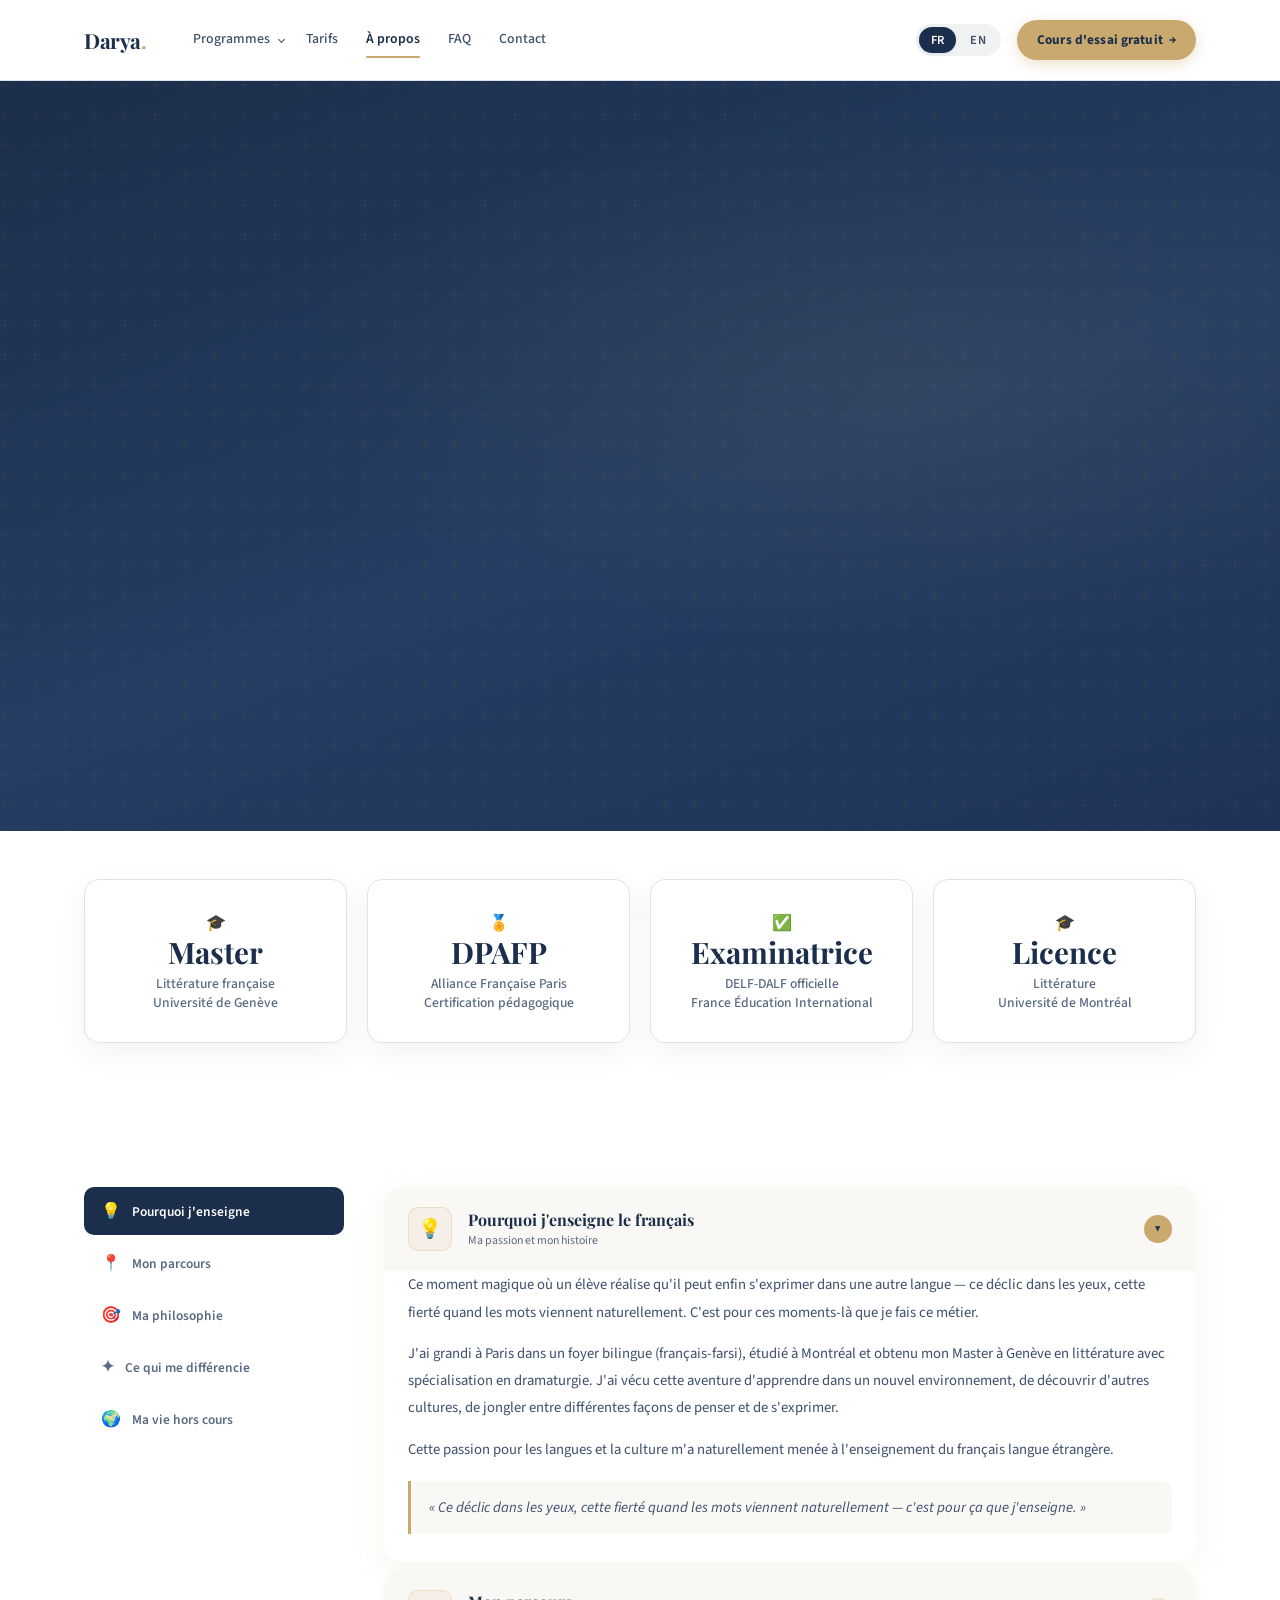
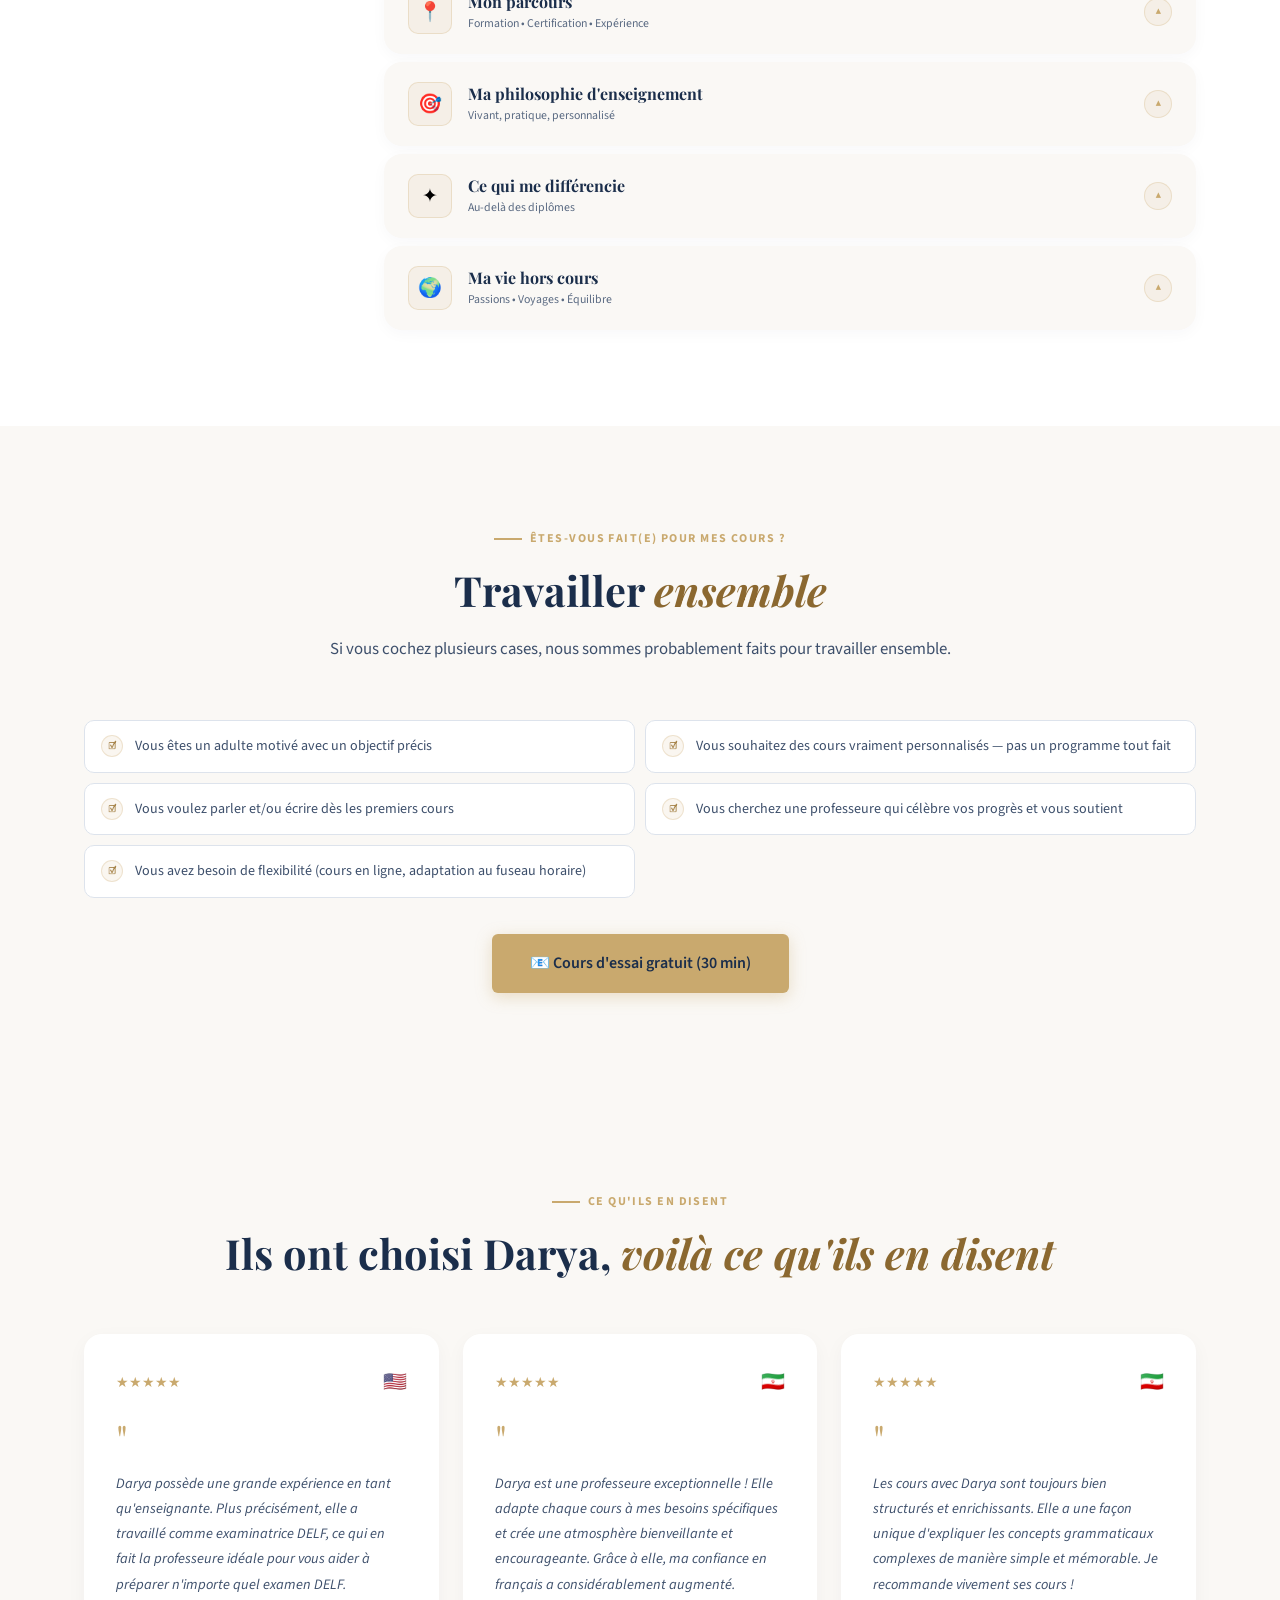
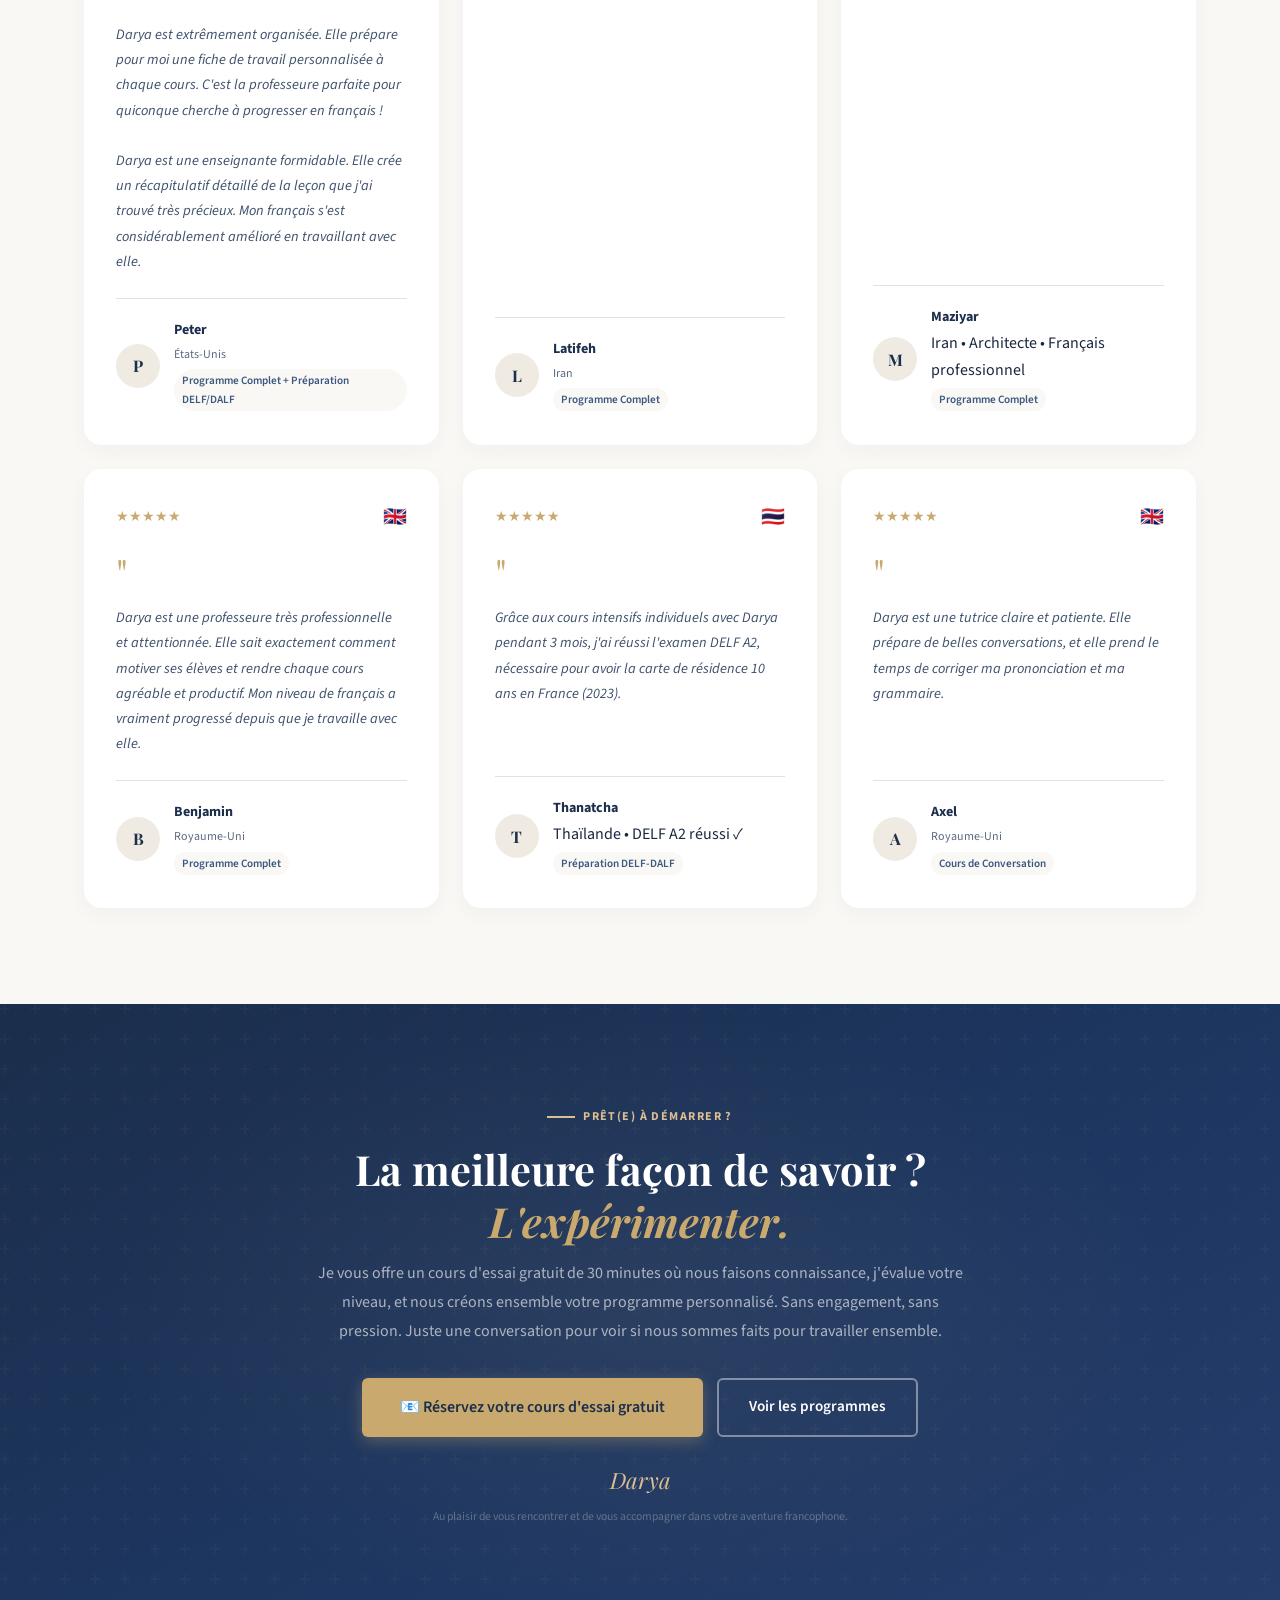
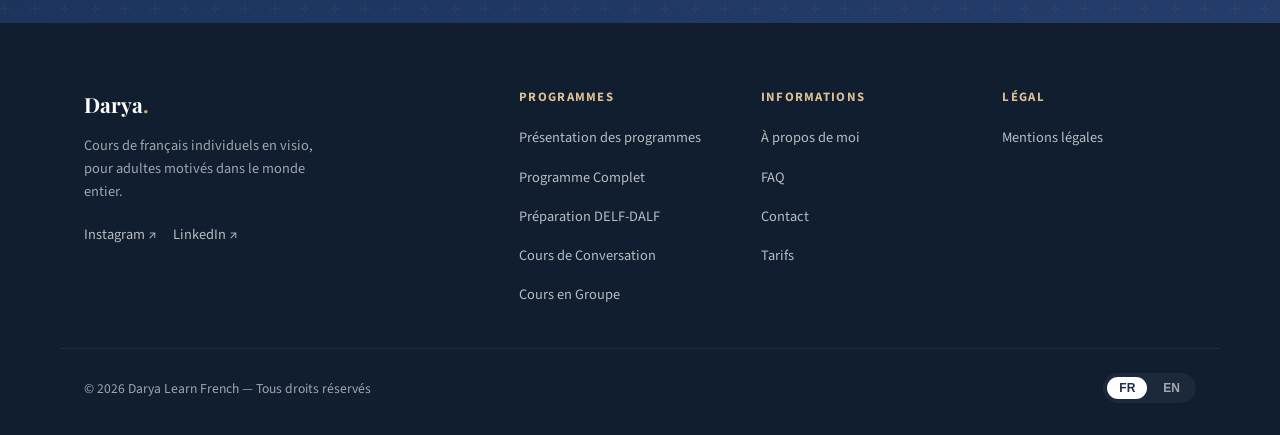
==== commit 23e2cd36: "fix: corrections bugs et bilinguisme V1" ====
--- a/a-propos.html
+++ b/a-propos.html
@@ -144,7 +144,8 @@
       background: var(--white);
       line-height: 1.7;
       -webkit-font-smoothing: antialiased;
-      padding-top: 68px;
+      padding-top: 80px !important;
+      margin: 0 !important;
     }
 
     img {
@@ -959,49 +960,47 @@
 ══════════════════════════════════════════ */
     .stats-strip {
       padding: 48px 0;
-      background: var(--cream);
-      border-top: 1px solid var(--border);
-      border-bottom: 1px solid var(--border);
+      background: transparent;
+      border: none;
     }
 
     .stats-grid {
       display: grid;
       grid-template-columns: repeat(4, 1fr);
-      gap: 1px;
-      background: var(--border);
-      border-radius: var(--radius-lg);
-      overflow: hidden;
+      gap: 20px;
+      background: transparent;
     }
 
     .stat-block {
-      padding: 26px 20px;
+      padding: 30px 20px;
       text-align: center;
       background: var(--white);
-      transition: background var(--transition);
+      border-radius: 15px;
+      border: 1px solid var(--border);
+      box-shadow: 0 10px 30px rgba(27, 46, 75, 0.06);
+      transition: all var(--transition);
     }
 
     .stat-block:hover {
-      background: var(--cream-dark);
-    }
-
-    .stat-block__icon {
-      font-size: 1.4rem;
-      margin-bottom: 8px;
+      transform: translateY(-5px);
+      box-shadow: 0 15px 40px rgba(27, 46, 75, 0.12);
+      border-color: var(--gold-light);
     }
 
     .stat-block__val {
       font-family: var(--font-display);
-      font-size: 1.65rem;
+      font-size: 1.85rem;
       font-weight: 700;
       color: var(--navy);
       line-height: 1;
-      margin-bottom: 5px;
+      margin-bottom: 8px;
     }
 
     .stat-block__label {
-      font-size: 0.74rem;
+      font-size: 0.85rem;
       color: var(--text-muted);
-      line-height: 1.45;
+      line-height: 1.4;
+      font-weight: 500;
     }
 
     /* ══════════════════════════════════════════
@@ -1829,6 +1828,128 @@
         gap: 16px;
       }
     }
+
+    /* ══════════════════════════════════════════
+       🚀 PATCH MODERNISATION (DESKTOP & MOBILE) 🚀
+    ══════════════════════════════════════════ */
+
+    /* 1. Adoucissement du design global (Fini les bordures dures) */
+    .acc-item {
+      border: none !important;
+      background: var(--cream) !important;
+      box-shadow: 0 4px 15px rgba(27, 46, 75, 0.03) !important;
+    }
+
+    .acc-item.is-open {
+      background: var(--white) !important;
+      box-shadow: 0 8px 30px rgba(201, 169, 110, 0.12) !important;
+    }
+
+    .testi-card,
+    .phil-card,
+    .life-card {
+      border: none !important;
+      box-shadow: 0 6px 20px rgba(27, 46, 75, 0.04) !important;
+    }
+
+    @media (max-width: 768px) {
+
+      /* 2. Réorganisation propre de la photo et des badges */
+      .portrait-wrap {
+        display: flex;
+        flex-direction: column;
+        align-items: center;
+        margin-top: 1rem;
+      }
+
+      /* Le badge "Examinatrice" passe au-dessus de la photo */
+      .portrait-float {
+        position: relative !important;
+        top: 0 !important;
+        right: 0 !important;
+        margin-bottom: -20px !important;
+        z-index: 2;
+        width: 85%;
+        padding: 10px !important;
+      }
+
+      /* Le badge "Diplômes" passe en dessous de la photo, format carte */
+      .portrait-badge {
+        position: relative !important;
+        bottom: 0 !important;
+        left: auto !important;
+        transform: none !important;
+        margin-top: -25px !important;
+        z-index: 2;
+        width: 95%;
+        white-space: normal !important;
+        text-align: center;
+        flex-direction: column;
+        padding: 16px !important;
+        border-radius: 16px !important;
+      }
+
+      .portrait-badge__icon {
+        margin-bottom: 8px;
+      }
+
+      /* 3. Menu accordéon scrollable (Style App Mobile) */
+      .acc-nav {
+        flex-direction: row !important;
+        flex-wrap: nowrap !important;
+        overflow-x: auto !important;
+        padding-bottom: 12px !important;
+        -webkit-overflow-scrolling: touch;
+        scrollbar-width: none;
+        /* Firefox */
+      }
+
+      .acc-nav::-webkit-scrollbar {
+        display: none;
+        /* Chrome/Safari */
+      }
+
+      .acc-nav-btn {
+        flex: 0 0 auto !important;
+        white-space: nowrap;
+        background: var(--cream) !important;
+        border-radius: 100px !important;
+        padding: 10px 18px !important;
+      }
+
+      .acc-nav-btn.active {
+        background: var(--navy) !important;
+      }
+
+      /* 4. Typographie et aération mobile */
+      .hero__name {
+        font-size: 2.6rem !important;
+      }
+
+      .hero__role {
+        font-size: 1rem !important;
+      }
+
+      .section-title {
+        font-size: 2.1rem !important;
+      }
+
+      .prose p {
+        font-size: 1rem !important;
+        line-height: 1.65 !important;
+      }
+
+      /* On empêche les éléments de la checklist de se déformer */
+      .check-item {
+        flex-direction: column;
+        align-items: center;
+        text-align: center;
+      }
+
+      .check-item__icon {
+        margin-bottom: 8px;
+      }
+    }
   </style>
 
   <link rel="stylesheet" href="./responsive.css">
@@ -1859,12 +1980,23 @@
 
         <!-- Texte gauche -->
         <div class="fade-up">
-          <div class="hero__breadcrumb lang-fr"><a href="./index.html">Accueil</a> &nbsp;/&nbsp; <span>À propos</span>
-          </div>
-          <div class="hero__breadcrumb lang-en"><a href="./index.html">Home</a> &nbsp;/&nbsp; <span>About</span></div>
-
-          <div class="hero__eyebrow lang-fr">👋 Professeure de FLE � Examinatrice DELF-DALF</div>
-          <div class="hero__eyebrow lang-en">👋 French Teacher � DELF-DALF Examiner</div>
+          <div class="hero__breadcrumb lang-fr">
+            <a href="./index.html">Accueil</a>
+            <span class="breadcrumb-sep">/</span>
+            <span>À propos</span>
+          </div>
+          <div class="hero__breadcrumb lang-en">
+            <a href="./index.html">Home</a>
+            <span class="breadcrumb-sep">/</span>
+            <span>About</span>
+          </div>
+
+          <div class="hero__eyebrow lang-fr">
+            <span class="lang-fr">👋 Professeure de FLE — Examinatrice DELF-DALF</span>
+          </div>
+          <div class="hero__eyebrow lang-en">
+            <span class="lang-en">👋 French Teacher — DELF-DALF Examiner</span>
+          </div>
 
           <h1 class="hero__name lang-fr" id="hero-name"><em>Darya</em> Feral</h1>
           <p class="hero__name lang-en" aria-hidden="true" id="hero-name-en"><em>Darya</em> Feral</p>
@@ -1890,22 +2022,34 @@
 
           <div class="hero__stats-row">
             <div class="hero__stat">
-              <span class="hero__stat__val">5+</span>
+              <span class="hero__stat__val">
+                <span class="lang-fr">5+</span>
+                <span class="lang-en">5+</span>
+              </span>
               <span class="hero__stat__lbl lang-fr">Années<br>d'enseignement</span>
               <span class="hero__stat__lbl lang-en">Years<br>teaching</span>
             </div>
             <div class="hero__stat">
-              <span class="hero__stat__val">200+</span>
+              <span class="hero__stat__val">
+                <span class="lang-fr">200+</span>
+                <span class="lang-en">200+</span>
+              </span>
               <span class="hero__stat__lbl lang-fr">Heures<br>de cours</span>
               <span class="hero__stat__lbl lang-en">Hours<br>of lessons</span>
             </div>
             <div class="hero__stat">
-              <span class="hero__stat__val">100%</span>
+              <span class="hero__stat__val">
+                <span class="lang-fr">100%</span>
+                <span class="lang-en">100%</span>
+              </span>
               <span class="hero__stat__lbl lang-fr">Réussite<br>DELF/DALF<br>à ce jour</span>
               <span class="hero__stat__lbl lang-en">DELF/DALF<br>pass rate<br>to date</span>
             </div>
             <div class="hero__stat">
-              <span class="hero__stat__val">3</span>
+              <span class="hero__stat__val">
+                <span class="lang-fr">3</span>
+                <span class="lang-en">3</span>
+              </span>
               <span class="hero__stat__lbl lang-fr">Langues<br>parlées</span>
               <span class="hero__stat__lbl lang-en">Languages<br>spoken</span>
             </div>
@@ -1916,7 +2060,10 @@
         <div class="fade-up">
           <div class="portrait-wrap">
             <div class="portrait-float">
-              <div class="portrait-float__val">🏅</div>
+              <div class="portrait-float__val">
+                <span class="lang-fr">🏅</span>
+                <span class="lang-en">🏅</span>
+              </div>
               <div class="portrait-float__lbl lang-fr">Examinatrice<br>officielle<br>DELF-DALF</div>
               <div class="portrait-float__lbl lang-en">Official<br>DELF-DALF<br>Examiner</div>
             </div>
@@ -1927,13 +2074,13 @@
                 style="width: 100%; height: 100%; object-fit: cover; display: block;">
             </div>
 
-            <div class="portrait-badge">
-              <span class="portrait-badge__icon">🎓</span>
-              <div class="portrait-badge__inner">
-                <span class="portrait-badge__title lang-fr">Master · Licence · DPAFP · DELF-DALF</span>
-                <span class="portrait-badge__title lang-en">Master's · Bachelor's · DPAFP · DELF-DALF</span>
-                <span class="portrait-badge__sub lang-fr">Genève · Montréal · Alliance Française · FEI</span>
-                <span class="portrait-badge__sub lang-en">Geneva · Montreal · Alliance Française · FEI</span>
+            <div class="about__photo-badge">
+              <span class="about__photo-badge-num">★★★★★</span>
+              <div class="about__photo-badge-label lang-fr">
+                Note 5/5<br>Amériques • Europe • Asie • Afrique • Moyen-Orient
+              </div>
+              <div class="about__photo-badge-label lang-en">
+                Rated 5/5<br>Americas • Europe • Asia • Africa • Middle East
               </div>
             </div>
           </div>
@@ -1951,27 +2098,42 @@
     <div class="container">
       <div class="stats-grid">
         <div class="stat-block">
-          <div class="stat-block__icon">🎓</div>
+          <div class="stat-block__icon">
+            <span class="lang-fr">🎓</span>
+            <span class="lang-en">🎓</span>
+          </div>
           <div class="stat-block__val lang-fr">Master</div>
           <div class="stat-block__val lang-en">Master's</div>
           <div class="stat-block__label lang-fr">Littérature française<br>Université de Genève</div>
           <div class="stat-block__label lang-en">French Literature<br>University of Geneva</div>
         </div>
         <div class="stat-block">
-          <div class="stat-block__icon">🏅</div>
-          <div class="stat-block__val">DPAFP</div>
+          <div class="stat-block__icon">
+            <span class="lang-fr">🏅</span>
+            <span class="lang-en">🏅</span>
+          </div>
+          <div class="stat-block__val">
+            <span class="lang-fr">DPAFP</span>
+            <span class="lang-en">DPAFP</span>
+          </div>
           <div class="stat-block__label lang-fr">Alliance Française Paris<br>Certification pédagogique</div>
           <div class="stat-block__label lang-en">Alliance Française Paris<br>Teaching certification</div>
         </div>
         <div class="stat-block">
-          <div class="stat-block__icon">✅</div>
+          <div class="stat-block__icon">
+            <span class="lang-fr">✅</span>
+            <span class="lang-en">✅</span>
+          </div>
           <div class="stat-block__val lang-fr">Examinatrice</div>
           <div class="stat-block__val lang-en">Examiner</div>
           <div class="stat-block__label lang-fr">DELF-DALF officielle<br>France Éducation International</div>
           <div class="stat-block__label lang-en">Official DELF-DALF<br>France Éducation International</div>
         </div>
         <div class="stat-block">
-          <div class="stat-block__icon">🎓</div>
+          <div class="stat-block__icon">
+            <span class="lang-fr">🎓</span>
+            <span class="lang-en">🎓</span>
+          </div>
           <div class="stat-block__val lang-fr">Licence</div>
           <div class="stat-block__val lang-en">Bachelor's</div>
           <div class="stat-block__label lang-fr">Littérature<br>Université de Montréal</div>
@@ -1992,24 +2154,39 @@
         <!-- Nav latérale (desktop) / pill row (mobile) -->
         <nav class="acc-nav" aria-label="Sections à propos">
           <button class="acc-nav-btn active" data-target="why" onclick="navClick(this,'why')">
-            <span class="acc-nav-btn__icon">💡</span>
+            <span class="acc-nav-btn__icon">
+              <span class="lang-fr">💡</span>
+              <span class="lang-en">💡</span>
+            </span>
             <span class="lang-fr" lang="fr">Pourquoi j'enseigne</span><span class="lang-en" lang="en">Why I teach</span>
           </button>
           <button class="acc-nav-btn" data-target="journey" onclick="navClick(this,'journey')">
-            <span class="acc-nav-btn__icon">📍</span>
+            <span class="acc-nav-btn__icon">
+              <span class="lang-fr">📍</span>
+              <span class="lang-en">📍</span>
+            </span>
             <span class="lang-fr" lang="fr">Mon parcours</span><span class="lang-en" lang="en">My journey</span>
           </button>
           <button class="acc-nav-btn" data-target="philo" onclick="navClick(this,'philo')">
-            <span class="acc-nav-btn__icon">🎯</span>
+            <span class="acc-nav-btn__icon">
+              <span class="lang-fr">🎯</span>
+              <span class="lang-en">🎯</span>
+            </span>
             <span class="lang-fr" lang="fr">Ma philosophie</span><span class="lang-en" lang="en">My philosophy</span>
           </button>
           <button class="acc-nav-btn" data-target="diff" onclick="navClick(this,'diff')">
-            <span class="acc-nav-btn__icon">✦</span>
+            <span class="acc-nav-btn__icon">
+              <span class="lang-fr">✦</span>
+              <span class="lang-en">✦</span>
+            </span>
             <span class="lang-fr" lang="fr">Ce qui me différencie</span><span class="lang-en" lang="en">What sets me
               apart</span>
           </button>
           <button class="acc-nav-btn" data-target="life" onclick="navClick(this,'life')">
-            <span class="acc-nav-btn__icon">🌍</span>
+            <span class="acc-nav-btn__icon">
+              <span class="lang-fr">🌍</span>
+              <span class="lang-en">🌍</span>
+            </span>
             <span class="lang-fr" lang="fr">Ma vie hors cours</span><span class="lang-en" lang="en">My life beyond
               teaching</span>
           </button>
@@ -2021,14 +2198,20 @@
           <!-- 1. POURQUOI J'ENSEIGNE -->
           <div class="acc-item is-open" id="acc-why">
             <button class="acc-header" onclick="toggleAcc(this)" aria-expanded="true">
-              <div class="acc-header__icon-wrap">💡</div>
+              <div class="acc-header__icon-wrap">
+                <span class="lang-fr">💡</span>
+                <span class="lang-en">💡</span>
+              </div>
               <div class="acc-header__text">
                 <div class="acc-header__title lang-fr">Pourquoi j'enseigne le français</div>
                 <div class="acc-header__title lang-en">Why I teach French</div>
                 <div class="acc-header__sub lang-fr">Ma passion et mon histoire</div>
                 <div class="acc-header__sub lang-en">My passion and my story</div>
               </div>
-              <div class="acc-header__chevron">▲</div>
+              <div class="acc-header__chevron">
+                <span class="lang-fr">▲</span>
+                <span class="lang-en">▲</span>
+              </div>
             </button>
             <div class="acc-body">
               <div class="prose lang-fr">
@@ -2062,14 +2245,20 @@
           <!-- 2. MON PARCOURS -->
           <div class="acc-item" id="acc-journey">
             <button class="acc-header" onclick="toggleAcc(this)" aria-expanded="false">
-              <div class="acc-header__icon-wrap">📍</div>
+              <div class="acc-header__icon-wrap">
+                <span class="lang-fr">📍</span>
+                <span class="lang-en">📍</span>
+              </div>
               <div class="acc-header__text">
                 <div class="acc-header__title lang-fr">Mon parcours</div>
                 <div class="acc-header__title lang-en">My journey</div>
-                <div class="acc-header__sub lang-fr">Formation � Certification � Expérience</div>
-                <div class="acc-header__sub lang-en">Training � Certification � Experience</div>
+                <div class="acc-header__sub lang-fr">Formation • Certification • Expérience</div>
+                <div class="acc-header__sub lang-en">Training • Certification • Experience</div>
               </div>
-              <div class="acc-header__chevron">▲</div>
+              <div class="acc-header__chevron">
+                <span class="lang-fr">▲</span>
+                <span class="lang-en">▲</span>
+              </div>
             </button>
             <div class="acc-body">
               <div class="timeline">
@@ -2126,14 +2315,20 @@
           <!-- 3. PHILOSOPHIE -->
           <div class="acc-item" id="acc-philo">
             <button class="acc-header" onclick="toggleAcc(this)" aria-expanded="false">
-              <div class="acc-header__icon-wrap">🎯</div>
+              <div class="acc-header__icon-wrap">
+                <span class="lang-fr">🎯</span>
+                <span class="lang-en">🎯</span>
+              </div>
               <div class="acc-header__text">
                 <div class="acc-header__title lang-fr">Ma philosophie d'enseignement</div>
                 <div class="acc-header__title lang-en">My teaching philosophy</div>
                 <div class="acc-header__sub lang-fr">Vivant, pratique, personnalisé</div>
                 <div class="acc-header__sub lang-en">Living, practical, personalized</div>
               </div>
-              <div class="acc-header__chevron">▲</div>
+              <div class="acc-header__chevron">
+                <span class="lang-fr">▲</span>
+                <span class="lang-en">▲</span>
+              </div>
             </button>
             <div class="acc-body">
               <div class="prose lang-fr">
@@ -2160,46 +2355,70 @@
               </div>
               <div class="phil-grid lang-fr">
                 <div class="phil-card">
-                  <div class="phil-card__icon">🗣️</div>
+                  <div class="phil-card__icon">
+                    <span class="lang-fr">🗣️</span>
+                    <span class="lang-en">🗣️</span>
+                  </div>
                   <div class="phil-card__title">Pratique dès le 1er cours</div>
                   <div class="phil-card__desc">Pas d'attente — vous parlez et écrivez dès la première séance.</div>
                 </div>
                 <div class="phil-card">
-                  <div class="phil-card__icon">📰</div>
+                  <div class="phil-card__icon">
+                    <span class="lang-fr">📰</span>
+                    <span class="lang-en">📰</span>
+                  </div>
                   <div class="phil-card__title">Documents authentiques</div>
                   <div class="phil-card__desc">Podcasts, articles, films — le français vivant d'aujourd'hui.</div>
                 </div>
                 <div class="phil-card">
-                  <div class="phil-card__icon">🎨</div>
+                  <div class="phil-card__icon">
+                    <span class="lang-fr">🎨</span>
+                    <span class="lang-en">🎨</span>
+                  </div>
                   <div class="phil-card__title">Adapté à vos passions</div>
                   <div class="phil-card__desc">Architecture, gastronomie, cinéma… la grammaire par ce qui vous inspire.
                   </div>
                 </div>
                 <div class="phil-card">
-                  <div class="phil-card__icon">🌱</div>
+                  <div class="phil-card__icon">
+                    <span class="lang-fr">🌱</span>
+                    <span class="lang-en">🌱</span>
+                  </div>
                   <div class="phil-card__title">Progression visible</div>
                   <div class="phil-card__desc">Chaque cours est une étape concrète vers votre objectif.</div>
                 </div>
               </div>
               <div class="phil-grid lang-en">
                 <div class="phil-card">
-                  <div class="phil-card__icon">🗣️</div>
+                  <div class="phil-card__icon">
+                    <span class="lang-fr">🗣️</span>
+                    <span class="lang-en">🗣️</span>
+                  </div>
                   <div class="phil-card__title">Practice from lesson one</div>
                   <div class="phil-card__desc">No waiting — you speak and write from the very first session.</div>
                 </div>
                 <div class="phil-card">
-                  <div class="phil-card__icon">📰</div>
+                  <div class="phil-card__icon">
+                    <span class="lang-fr">📰</span>
+                    <span class="lang-en">📰</span>
+                  </div>
                   <div class="phil-card__title">Authentic materials</div>
                   <div class="phil-card__desc">Podcasts, articles, films — living French as spoken today.</div>
                 </div>
                 <div class="phil-card">
-                  <div class="phil-card__icon">🎨</div>
+                  <div class="phil-card__icon">
+                    <span class="lang-fr">🎨</span>
+                    <span class="lang-en">🎨</span>
+                  </div>
                   <div class="phil-card__title">Tailored to your passions</div>
                   <div class="phil-card__desc">Architecture, gastronomy, cinema… grammar through what inspires you.
                   </div>
                 </div>
                 <div class="phil-card">
-                  <div class="phil-card__icon">🌱</div>
+                  <div class="phil-card__icon">
+                    <span class="lang-fr">🌱</span>
+                    <span class="lang-en">🌱</span>
+                  </div>
                   <div class="phil-card__title">Visible progress</div>
                   <div class="phil-card__desc">Each lesson is a concrete step toward your goal.</div>
                 </div>
@@ -2210,14 +2429,20 @@
           <!-- 4. CE QUI ME DIFFÉRENCIE -->
           <div class="acc-item" id="acc-diff">
             <button class="acc-header" onclick="toggleAcc(this)" aria-expanded="false">
-              <div class="acc-header__icon-wrap">✦</div>
+              <div class="acc-header__icon-wrap">
+                <span class="lang-fr">✦</span>
+                <span class="lang-en">✦</span>
+              </div>
               <div class="acc-header__text">
                 <div class="acc-header__title lang-fr">Ce qui me différencie</div>
                 <div class="acc-header__title lang-en">What sets me apart</div>
                 <div class="acc-header__sub lang-fr">Au-delà des diplômes</div>
                 <div class="acc-header__sub lang-en">Beyond the degrees</div>
               </div>
-              <div class="acc-header__chevron">▲</div>
+              <div class="acc-header__chevron">
+                <span class="lang-fr">▲</span>
+                <span class="lang-en">▲</span>
+              </div>
             </button>
             <div class="acc-body">
               <div class="prose lang-fr">
@@ -2231,62 +2456,92 @@
               </div>
               <ul class="diff-list lang-fr">
                 <li class="diff-item">
-                  <div class="diff-item__icon">📄</div>
+                  <div class="diff-item__icon">
+                    <span class="lang-fr">📄</span>
+                    <span class="lang-en">📄</span>
+                  </div>
                   <div class="diff-item__text">
-                    <div class="diff-item__title">Fiche récapitulative personnalisée après chaque cours</div>Un résumé
-                    de vos progrès et des points à consolider. Vous savez toujours exactement où vous en êtes.
+                    <div class="diff-item__title">Fiche récapitulative personnalisée après chaque cours</div>
+                    <span>Un résumé de vos progrès et des points à consolider. Vous savez toujours exactement où vous en
+                      êtes.</span>
                   </div>
                 </li>
                 <li class="diff-item">
-                  <div class="diff-item__icon">🏅</div>
+                  <div class="diff-item__icon">
+                    <span class="lang-fr">🏅</span>
+                    <span class="lang-en">🏅</span>
+                  </div>
                   <div class="diff-item__text">
-                    <div class="diff-item__title">Examinatrice officielle DELF-DALF</div>Une connaissance précise des
-                    pièges et des stratégies gagnantes pour vous préparer à l'examen de l'intérieur.
+                    <div class="diff-item__title">Examinatrice officielle DELF-DALF</div>
+                    <span>Une connaissance précise des pièges et des stratégies gagnantes pour vous préparer à l'examen
+                      de l'intérieur.</span>
                   </div>
                 </li>
                 <li class="diff-item">
-                  <div class="diff-item__icon">🤝</div>
+                  <div class="diff-item__icon">
+                    <span class="lang-fr">🤝</span>
+                    <span class="lang-en">🤝</span>
+                  </div>
                   <div class="diff-item__text">
-                    <div class="diff-item__title">Atmosphère bienveillante et encourageante</div>Chaque petite victoire
-                    est célébrée — progresser dans une langue demande de la confiance en soi.
+                    <div class="diff-item__title">Atmosphère bienveillante et encourageante</div>
+                    <span>Chaque petite victoire est célébrée — progresser dans une langue demande de la confiance en
+                      soi.</span>
                   </div>
                 </li>
                 <li class="diff-item">
-                  <div class="diff-item__icon">🔍</div>
+                  <div class="diff-item__icon">
+                    <span class="lang-fr">🔍</span>
+                    <span class="lang-en">🔍</span>
+                  </div>
                   <div class="diff-item__text">
-                    <div class="diff-item__title">Compréhension en profondeur de vos erreurs</div>Je ne corrige pas
-                    seulement vos erreurs — je comprends pourquoi vous les faites et comment restructurer votre façon de
-                    penser.
+                    <div class="diff-item__title">Compréhension en profondeur de vos erreurs</div>
+                    <span>Je ne corrige pas seulement vos erreurs — je comprends pourquoi vous les faites et comment
+                      restructurer votre façon de penser.</span>
                   </div>
                 </li>
               </ul>
               <ul class="diff-list lang-en">
                 <li class="diff-item">
-                  <div class="diff-item__icon">📄</div>
+                  <div class="diff-item__icon">
+                    <span class="lang-fr">📄</span>
+                    <span class="lang-en">📄</span>
+                  </div>
                   <div class="diff-item__text">
-                    <div class="diff-item__title">Personalized recap sheet after every lesson</div>A summary of your
-                    progress and points to consolidate. You always know exactly where you stand.
+                    <div class="diff-item__title">Personalized recap sheet after every lesson</div>
+                    <span>A summary of your progress and points to consolidate. You always know exactly where you
+                      stand.</span>
                   </div>
                 </li>
                 <li class="diff-item">
-                  <div class="diff-item__icon">🏅</div>
+                  <div class="diff-item__icon">
+                    <span class="lang-fr">🏅</span>
+                    <span class="lang-en">🏅</span>
+                  </div>
                   <div class="diff-item__text">
-                    <div class="diff-item__title">Official DELF-DALF examiner status</div>Precise knowledge of pitfalls
-                    and winning strategies to prepare you for the exam from the inside.
+                    <div class="diff-item__title">Official DELF-DALF examiner status</div>
+                    <span>Precise knowledge of pitfalls and winning strategies to prepare you for the exam from the
+                      inside.</span>
                   </div>
                 </li>
                 <li class="diff-item">
-                  <div class="diff-item__icon">🤝</div>
+                  <div class="diff-item__icon">
+                    <span class="lang-fr">🤝</span>
+                    <span class="lang-en">🤝</span>
+                  </div>
                   <div class="diff-item__text">
-                    <div class="diff-item__title">Supportive, encouraging atmosphere</div>Every small victory is
-                    celebrated — progressing in a language requires self-confidence.
+                    <div class="diff-item__title">Supportive, encouraging atmosphere</div>
+                    <span>Every small victory is celebrated — progressing in a language requires self-confidence.</span>
                   </div>
                 </li>
                 <li class="diff-item">
-                  <div class="diff-item__icon">🔍</div>
+                  <div class="diff-item__icon">
+                    <span class="lang-fr">🔍</span>
+                    <span class="lang-en">🔍</span>
+                  </div>
                   <div class="diff-item__text">
-                    <div class="diff-item__title">Deep understanding of your mistakes</div>I don't just correct your
-                    errors — I understand why you make them and how to restructure your thinking.
+                    <div class="diff-item__title">Deep understanding of your mistakes</div>
+                    <span>I don't just correct your errors — I understand why you make them and how to restructure your
+                      thinking.</span>
                   </div>
                 </li>
               </ul>
@@ -2296,14 +2551,20 @@
           <!-- 5. VIE HORS COURS -->
           <div class="acc-item" id="acc-life">
             <button class="acc-header" onclick="toggleAcc(this)" aria-expanded="false">
-              <div class="acc-header__icon-wrap">🌍</div>
+              <div class="acc-header__icon-wrap">
+                <span class="lang-fr">🌍</span>
+                <span class="lang-en">🌍</span>
+              </div>
               <div class="acc-header__text">
-                <div class="acc-header__title lang-fr">Ma vie au-delà de l'enseignement</div>
+                <div class="acc-header__title lang-fr">Ma vie hors cours</div>
                 <div class="acc-header__title lang-en">My life beyond teaching</div>
-                <div class="acc-header__sub lang-fr">Littérature, théâtre, voyages &amp; empathie</div>
-                <div class="acc-header__sub lang-en">Literature, theatre, travel &amp; empathy</div>
+                <div class="acc-header__sub lang-fr">Passions • Voyages • Équilibre</div>
+                <div class="acc-header__sub lang-en">Passions • Travels • Balance</div>
               </div>
-              <div class="acc-header__chevron">▲</div>
+              <div class="acc-header__chevron">
+                <span class="lang-fr">▲</span>
+                <span class="lang-en">▲</span>
+              </div>
             </button>
             <div class="acc-body">
               <div class="prose lang-fr">
@@ -2324,28 +2585,44 @@
                   to make yourself understood. I bring this empathy back to my lessons.</p>
               </div>
               <div class="life-grid lang-fr">
-                <div class="life-card"><span class="life-card__icon">📚</span>
+                <div class="life-card">
+                  <div class="life-card__icon">
+                    <span class="lang-fr">📚</span>
+                    <span class="lang-en">📚</span>
+                  </div>
                   <div>
                     <div class="life-card__title">Littérature &amp; Théâtre</div>
                     <div class="life-card__desc">Pièces contemporaines, auteurs actuels — une source constante de
                       recommandations culturelles pour mes étudiants.</div>
                   </div>
                 </div>
-                <div class="life-card"><span class="life-card__icon">✈️</span>
+                <div class="life-card">
+                  <div class="life-card__icon">
+                    <span class="lang-fr">✈️</span>
+                    <span class="lang-en">✈️</span>
+                  </div>
                   <div>
                     <div class="life-card__title">Voyages</div>
                     <div class="life-card__desc">Chaque nouveau pays me rappelle l'expérience d'être apprenant — une
                       empathie que j'apporte dans mes cours.</div>
                   </div>
                 </div>
-                <div class="life-card"><span class="life-card__icon">🇮🇷</span>
+                <div class="life-card">
+                  <div class="life-card__icon">
+                    <span class="lang-fr">🇮🇷</span>
+                    <span class="lang-en">🇮🇷</span>
+                  </div>
                   <div>
                     <div class="life-card__title">Bilingue farsi-français</div>
                     <div class="life-card__desc">Atout précieux pour les apprenants persanophones — une compréhension
                       des défis spécifiques.</div>
                   </div>
                 </div>
-                <div class="life-card"><span class="life-card__icon">🏙️</span>
+                <div class="life-card">
+                  <div class="life-card__icon">
+                    <span class="lang-fr">🏙️</span>
+                    <span class="lang-en">🏙️</span>
+                  </div>
                   <div>
                     <div class="life-card__title">Parisienne dans l'âme</div>
                     <div class="life-card__desc">Grandie à Paris, formée à Montréal et Genève — un bagage culturel
@@ -2363,6 +2640,10 @@
                 </div>
                 <div class="life-card"><span class="life-card__icon">✈️</span>
                   <div>
+                    <div class="life-card__icon">
+                      <span class="lang-fr">📖</span>
+                      <span class="lang-en">📖</span>
+                    </div>
                     <div class="life-card__title">Travel</div>
                     <div class="life-card__desc">Every new country reminds me of the learner experience — empathy I
                       bring back to every lesson.</div>
@@ -2411,44 +2692,85 @@
       </div>
       <div class="checklist-grid fade-up lang-fr">
         <div class="check-item">
-          <div class="check-item__icon">☑</div>Vous êtes un adulte motivé avec un objectif précis
+          <div class="check-item__icon">
+            <span class="lang-fr">☑</span>
+            <span class="lang-en">☑</span>
+          </div>
+          <span>Vous êtes un adulte motivé avec un objectif précis</span>
         </div>
         <div class="check-item">
-          <div class="check-item__icon">☑</div>Vous souhaitez des cours vraiment personnalisés — pas un programme tout
-          fait
+          <div class="check-item__icon">
+            <span class="lang-fr">☑</span>
+            <span class="lang-en">☑</span>
+          </div>
+          <span>Vous souhaitez des cours vraiment personnalisés — pas un programme tout fait</span>
         </div>
         <div class="check-item">
-          <div class="check-item__icon">☑</div>Vous voulez parler et/ou écrire dès les premiers cours
+          <div class="check-item__icon">
+            <span class="lang-fr">☑</span>
+            <span class="lang-en">☑</span>
+          </div>
+          <span>Vous voulez parler et/ou écrire dès les premiers cours</span>
         </div>
         <div class="check-item">
-          <div class="check-item__icon">☑</div>Vous cherchez une professeure qui célèbre vos progrès et vous soutient
+          <div class="check-item__icon">
+            <span class="lang-fr">☑</span>
+            <span class="lang-en">☑</span>
+          </div>
+          <span>Vous cherchez une professeure qui célèbre vos progrès et vous soutient</span>
         </div>
         <div class="check-item">
-          <div class="check-item__icon">☑</div>Vous avez besoin de flexibilité (cours en ligne, adaptation au fuseau
-          horaire)
+          <div class="check-item__icon">
+            <span class="lang-fr">☑</span>
+            <span class="lang-en">☑</span>
+          </div>
+          <span>Vous avez besoin de flexibilité (cours en ligne, adaptation au fuseau horaire)</span>
         </div>
       </div>
       <div class="checklist-grid fade-up lang-en">
         <div class="check-item">
-          <div class="check-item__icon">☑</div>You're a motivated adult with a specific goal
+          <div class="check-item__icon">
+            <span class="lang-fr">☑</span>
+            <span class="lang-en">☑</span>
+          </div>
+          <span>You're a motivated adult with a specific goal</span>
         </div>
         <div class="check-item">
-          <div class="check-item__icon">☑</div>You want truly personalized lessons — not a one-size-fits-all program
+          <div class="check-item__icon">
+            <span class="lang-fr">☑</span>
+            <span class="lang-en">☑</span>
+          </div>
+          <span>You want truly personalized lessons — not a one-size-fits-all program</span>
         </div>
         <div class="check-item">
-          <div class="check-item__icon">☑</div>You want to speak and/or write from the very first lessons
+          <div class="check-item__icon">
+            <span class="lang-fr">☑</span>
+            <span class="lang-en">☑</span>
+          </div>
+          <span>You want to speak and/or write from the very first lessons</span>
         </div>
         <div class="check-item">
-          <div class="check-item__icon">☑</div>You're looking for a teacher who celebrates your progress and supports
-          you
+          <div class="check-item__icon">
+            <span class="lang-fr">☑</span>
+            <span class="lang-en">☑</span>
+          </div>
+          <span>You're looking for a teacher who celebrates your progress and supports you</span>
         </div>
         <div class="check-item">
-          <div class="check-item__icon">☑</div>You need flexibility (online lessons, time zone adaptation)
+          <div class="check-item__icon">
+            <span class="lang-fr">☑</span>
+            <span class="lang-en">☑</span>
+          </div>
+          <span>You need flexibility (online lessons, time zone adaptation)</span>
         </div>
       </div>
       <div style="text-align:center; margin-top:36px;" class="fade-up">
-        <a href="#cta" class="btn btn--gold btn--lg lang-fr">📧 Cours d'essai gratuit (30 min)</a>
-        <a href="#cta" class="btn btn--gold btn--lg lang-en">📧 Free trial class (30 min)</a>
+        <a href="#cta" class="btn btn--gold btn--lg lang-fr">
+          <span class="lang-fr">📧 Cours d'essai gratuit (30 min)</span>
+        </a>
+        <a href="#cta" class="btn btn--gold btn--lg lang-en">
+          <span class="lang-en">📧 Free trial class (30 min)</span>
+        </a>
       </div>
     </div>
   </section>
@@ -2541,8 +2863,8 @@
             <div class="testi-avatar" style="background:var(--cream-dark);color:var(--navy);">M</div>
             <div>
               <div class="testi-name">Maziyar</div>
-              <div class="testi-meta lang-fr">Iran � Architecte � Français professionnel</div>
-              <div class="testi-meta lang-en">Iran � Architect � Professional French</div>
+              <div class="testi-persona__info lang-fr">Iran • Architecte • Français professionnel</div>
+              <div class="testi-persona__info lang-en">Iran • Architect • Professional French</div>
               <span class="testi-prog-tag lang-fr">Programme Complet</span>
               <span class="testi-prog-tag lang-en">Complete Program</span>
             </div>
@@ -2589,8 +2911,8 @@
             <div class="testi-avatar" style="background:var(--cream-dark);color:var(--navy);">T</div>
             <div>
               <div class="testi-name">Thanatcha</div>
-              <div class="testi-meta lang-fr">Thaïlande � DELF A2 réussi ✓</div>
-              <div class="testi-meta lang-en">Thailand � DELF A2 passed ✓</div>
+              <div class="testi-persona__info lang-fr">Thaïlande • DELF A2 réussi ✓</div>
+              <div class="testi-persona__info lang-en">Thailand • DELF A2 passed ✓</div>
               <span class="testi-prog-tag lang-fr">Préparation DELF-DALF</span>
               <span class="testi-prog-tag lang-en">DELF-DALF Preparation</span>
             </div>
@@ -2710,68 +3032,6 @@
     document.querySelectorAll('.fade-up').forEach(el => observer.observe(el));
   </script>
 
-  <!-- ── Sticky CTA mobile ── -->
-  <style>
-    .sticky-cta {
-      display: none;
-      position: fixed;
-      bottom: 0;
-      left: 0;
-      right: 0;
-      z-index: 800;
-      padding: 12px 16px 14px;
-      background: linear-gradient(135deg, var(--navy, #1B2E4B) 0%, #253d63 100%);
-      border-top: 1px solid rgba(201, 169, 110, 0.3);
-      box-shadow: 0 -4px 24px rgba(0, 0, 0, 0.25);
-    }
-
-    .sticky-cta a {
-      display: flex;
-      align-items: center;
-      justify-content: center;
-      gap: 8px;
-      width: 100%;
-      padding: 14px 20px;
-      border-radius: 8px;
-      background: var(--gold, #C9A96E);
-      color: var(--navy, #1B2E4B);
-      font-weight: 800;
-      font-size: 0.95rem;
-      text-decoration: none;
-      box-shadow: 0 4px 16px rgba(201, 169, 110, 0.4);
-      transition: background 0.2s, transform 0.2s;
-    }
-
-    .sticky-cta a:active {
-      transform: scale(0.98);
-    }
-
-    .sticky-cta .trust-line {
-      text-align: center;
-      font-size: 0.68rem;
-      color: rgba(255, 255, 255, 0.45);
-      margin-top: 6px;
-      letter-spacing: 0.03em;
-    }
-
-    @media(max-width:768px) {
-      .sticky-cta {
-        display: block;
-      }
-    }
-
-    @media(min-width:769px) {
-      .sticky-cta {
-        display: none !important;
-      }
-    }
-  </style>
-  <div class="sticky-cta" aria-label="Réserver un cours d'essai">
-    <a href="./contact.html" class="lang-fr">🎓 Cours d'essai gratuit — 30 min</a>
-    <a href="./contact.html" class="lang-en">🎓 Free trial class — 30 min</a>
-    <p class="trust-line lang-fr">Sans engagement � Réponse sous 24h</p>
-    <p class="trust-line lang-en">No commitment � Reply within 24h</p>
-  </div>
 </body>
 
 </html>
--- a/responsive.css
+++ b/responsive.css
@@ -1,409 +1,697 @@
-/* ===========================================
-   CORRECTIF MOBILE OPTIMISÉ V6 - DARYA LEARN FRENCH
-   =========================================== */
-
-@media (max-width: 768px) {
-
-    /* 1. Sécurité globale : on verrouille les bords */
-    html,
-    body {
-        overflow-x: hidden !important;
-        width: 100% !important;
-        position: relative;
-    }
-
-    /* 2. Typographie aérée */
-    h1 {
-        font-size: 2rem !important;
-        line-height: 1.2 !important;
-        text-align: center !important;
-    }
-
-    h2 {
-        font-size: 1.6rem !important;
-        line-height: 1.3 !important;
-        text-align: center !important;
-    }
-
-    h3 {
-        font-size: 1.3rem !important;
-    }
-
-    p {
-        font-size: 0.95rem !important;
-        line-height: 1.6 !important;
-    }
-
-    .hero-sub,
-    .section-intro,
-    .section-subtitle {
-        text-align: center !important;
-        margin-left: auto !important;
-        margin-right: auto !important;
-    }
-
-    /* Cacher le paragraphe sous le H1 sur la page d'accueil */
-    .hero .hero-sub {
-        display: none !important;
-    }
-
-    /* 3. LE BOUCLIER ANTI-DÉBORDEMENT */
-    .hero-inner,
-    .split-layout,
-    .questions-grid,
-    .adv-grid,
-    .steps-grid,
-    .timing-row,
-    .packs-row,
-    .whom-grid,
-    .avantages__grid,
-    .programme-cards,
-    .processus__steps,
-    .footer__inner,
-    .site-footer-inner,
-    [class*="grid"],
-    [class*="testimonial"],
-    [class*="review"],
-    [class*="avis"] {
-        display: flex !important;
-        flex-direction: column !important;
-        flex-wrap: wrap !important;
-        gap: 24px !important;
-        min-width: 0 !important;
-    }
-
-    /* 4. ON RÉPARE LES BOÎTES ET LE FORMULAIRE DE CONTACT */
-    .hero-card,
-    .step-card,
-    .pack-card,
-    .avantage-card,
-    [class*="testimonial"]>*,
-    [class*="review"]>*,
-    [class*="avis"]>*,
-    form,
-    .contact-wrapper,
-    .contact-card,
-    .form-group,
-    input,
-    textarea,
-    select {
-        width: 100% !important;
-        max-width: 100% !important;
-        min-width: 0 !important;
-        margin-left: 0 !important;
-        margin-right: 0 !important;
-        box-sizing: border-box !important;
-    }
-
-    /* 5. Marges de sécurité */
-    section,
-    .section,
-    .hero,
-    .page-hero,
-    .container,
-    .legal-content,
-    .faq-layout {
-        padding-left: 20px !important;
-        padding-right: 20px !important;
-        padding-top: 3rem !important;
-        padding-bottom: 3rem !important;
-        width: 100% !important;
-        box-sizing: border-box !important;
-    }
-
-    /* 6. On cache les cercles de décoration sur mobile */
-    .hero::before,
-    .hero::after,
-    .page-hero::before {
-        display: none !important;
-    }
-
-    /* 7. GARANTIE ABSOLUE DU MENU */
-    site-header {
-        display: block !important;
-        position: relative !important;
-        z-index: 9999999 !important;
-        width: 100% !important;
-    }
-
-    /* On force les grands blocs bleus à passer en dessous du menu */
-    .page-hero,
-    .hero,
-    .page-hero__inner {
-        position: relative !important;
-        z-index: 1 !important;
-    }
-
-    /* =========================================
-       8. BAZOOKA V3 - LE CORRECTIF ABSOLU FORMULAIRE
-       ========================================= */
-
-    *,
-    *::before,
-    *::after {
-        box-sizing: border-box !important;
-        max-width: 100vw !important;
-    }
-
-    /* =========================================
-       9. CORRECTION DES TABLEAUX (Mentions Légales)
-       ========================================= */
-    table,
-    .program-card table {
-        display: block !important;
-        width: 100% !important;
-        overflow-x: auto !important;
-        -webkit-overflow-scrolling: touch !important;
-    }
-
-    /* =========================================
-       10. CORRECTIONS SUBTILES DES BADGES/NIVEAUX (Across all pages)
-       ========================================= */
-
-    /* 1. Répare le gros bouton pour qu'il puisse passer à la ligne */
-    a[class*="btn"],
-    button[class*="btn"],
-    .navbar__cta-mobile a,
-    .cta-button {
-        white-space: normal !important;
-        height: auto !important;
-        line-height: 1.4 !important;
-        padding-top: 12px !important;
-        padding-bottom: 12px !important;
-        text-align: center !important;
-    }
-
-    /* 2. On réduit la police et on enlève les tirets pour les petits badges (A1, pédagogie, avis, etc.) */
-    [class*="level"] span,
-    [class*="badge"] span,
-    [class*="tag"] span,
-    [class*="chip"] span,
-    .level-badge,
-    .review-tag,
-    .not-for-you span {
-        font-size: 0.65rem !important;
-        /* On réduit la police */
-        hyphens: none !important;
-        /* INTERDIT d'ajouter des tirets */
-        letter-spacing: -0.01em !important;
-        /* On resserre un peu les lettres */
-        line-height: 1.1 !important;
-        white-space: normal !important;
-        /* Autorise le texte à passer à la ligne s'il est vraiment trop long */
-    }
-
-    /* On réduit aussi un peu le padding (marge interne) sur ces badges pour mobile */
-    [class*="level"],
-    [class*="badge"],
-    [class*="tag"],
-    [class*="chip"],
-    .level-badge,
-    .review-tag,
-    .not-for-you {
-        padding: 6px 12px !important;
-        /* Padding plus petit pour mobile */
-    }
-
-    /* 3. On aligne les cartes pour le Programme Complet pour que ce soit propre et centré */
-    .level-card,
-    [class*="programme-card"] {
-        display: flex !important;
-        flex-direction: column !important;
-        align-items: center !important;
-        text-align: center !important;
-        gap: 15px !important;
-    }
-
-    /* =========================================
-       11. CORRECTION CHECKBOX RGPD (Contact)
-       ========================================= */
-
-    /* On force le conteneur de la case à cocher à ne pas dépasser 100% */
-    .checkbox-group,
-    .form-checkbox,
-    .rgpd-consent,
-    .consent-group {
-        display: flex !important;
-        align-items: flex-start !important;
-        /* Aligne la case en haut du texte */
-        width: 100% !important;
-        max-width: 100% !important;
-        box-sizing: border-box !important;
-        margin-bottom: 15px !important;
-    }
-
-    /* On protège la case à cocher pour qu'elle ne s'écrase pas ou ne s'étire pas */
-    input[type="checkbox"] {
-        flex-shrink: 0 !important;
-        /* Interdit de rétrécir */
-        width: 18px !important;
-        height: 18px !important;
-        margin-top: 3px !important;
-        /* L'aligne avec la première ligne du texte */
-        margin-right: 12px !important;
-        /* Espace entre la case et le texte */
-        min-width: auto !important;
-    }
-
-    /* On oblige le texte de la case à cocher à revenir à la ligne */
-    input[type="checkbox"]+label,
-    input[type="checkbox"]~span,
-    .checkbox-group label,
-    .form-checkbox label {
-        flex: 1 !important;
-        /* Le texte prend UNIQUEMENT l'espace restant */
-        white-space: normal !important;
-        /* Autorise le retour à la ligne */
-        word-wrap: break-word !important;
-        font-size: 0.85rem !important;
-        /* Police un peu plus petite pour le mobile */
-        line-height: 1.4 !important;
-        max-width: calc(100% - 30px) !important;
-        /* Sécurité ultime pour la largeur */
-    }
-
-    /* =========================================
-       CORRECTIONS FINALES (Boutons, Badges et À Propos)
-       ========================================= */
-
-    /* 1. Autorise les longs boutons à passer à la ligne */
-    a[class*="btn"],
-    button[class*="btn"],
-    .cta-button {
-        white-space: normal !important;
-        height: auto !important;
-        line-height: 1.4 !important;
-        padding-top: 12px !important;
-        padding-bottom: 12px !important;
-    }
-
-    /* 2. Réduit proprement la police "INTERMÉDIAIRE" dans les carrés bleus */
-    [class*="level"] span,
-    [class*="badge"] span {
-        font-size: 0.65rem !important;
-        line-height: 1.2 !important;
-        hyphens: none !important;
-    }
-
-    /* 3. Transforme le rond blanc écrasé (page À Propos) en un joli rectangle sous la photo */
-    .about-badge,
-    [class*="photo"] [class*="badge"],
-    [class*="image"] [class*="badge"] {
-        position: relative !important;
-        transform: none !important;
-        top: auto !important;
-        left: auto !important;
-        right: auto !important;
-        bottom: auto !important;
-        width: 100% !important;
-        height: auto !important;
-        border-radius: 10px !important;
-        margin-top: 15px !important;
-        padding: 15px !important;
-        display: block !important;
-        box-sizing: border-box !important;
-    }
-
-    /* =========================================
-       12. MORT AU ROND BLANC (PAGE À PROPOS)
-       ========================================= */
-    /* On cible la bulle superposée à la photo de Darya */
-    [class*="about"] img+div,
-    [class*="about"] [class*="image"]>div:not(img),
-    [class*="about"] [class*="photo"]>div:not(img),
-    .about-badge {
-        position: relative !important;
-        transform: none !important;
-        top: auto !important;
-        bottom: auto !important;
-        left: auto !important;
-        right: auto !important;
-        width: 100% !important;
-        height: auto !important;
-        aspect-ratio: auto !important;
-        /* Casse la forme de cercle parfait ! */
-        border-radius: 12px !important;
-        /* Transforme en un joli rectangle arrondi */
-        margin-top: 20px !important;
-        padding: 20px !important;
-        display: block !important;
-        box-shadow: 0 4px 15px rgba(0, 0, 0, 0.1) !important;
-    }
-
-    /* =========================================
-       13. AFFICHAGE DES CARTES MOBILES (TARIFS)
-       ========================================= */
-    /* On cache définitivement le grand tableau complexe sur mobile */
-    .pricing-table-wrap,
-    .pricing-table {
-        display: none !important;
-    }
-
-    /* On active TES jolies cartes prévues spécifiquement pour le mobile */
-    .pricing-cards-mobile {
-        display: flex !important;
-        flex-direction: column !important;
-        gap: 20px !important;
-        width: 100% !important;
-        margin-top: 10px !important;
-    }
-
-    /* On s'assure qu'elles ne débordent pas */
-    .price-card-mobile {
-        width: 100% !important;
-        box-sizing: border-box !important;
-        margin: 0 !important;
-    }
-
-    /* =========================================
-       14. CORRECTION DE LA CALCULATRICE ET GROUPES
-       ========================================= */
-    /* Boîte "Personnalisez votre forfait" */
-    .customize-box {
-        width: 100% !important;
-        max-width: 100% !important;
-        box-sizing: border-box !important;
-        padding: 20px 15px !important;
-        /* Marges réduites pour mobile */
-        margin-left: 0 !important;
-        margin-right: 0 !important;
-    }
-
-    /* Zone de calcul sombre */
-    .example-calc {
-        padding: 15px !important;
-        width: 100% !important;
-        box-sizing: border-box !important;
-    }
-
-    /* On empile le texte et le prix pour éviter que ça se chevauche sur petit écran */
-    .calc-row {
-        flex-direction: column !important;
-        align-items: flex-start !important;
-        gap: 4px !important;
-        padding: 10px 0 !important;
-    }
-
-    .calc-row strong {
-        align-self: flex-end !important;
-        /* Aligne le prix sur la droite */
-        color: var(--gold-light) !important;
-    }
-
-    /* Carte "Cours en Groupes" violette */
-    .group-card {
-        width: 100% !important;
-        max-width: 100% !important;
-        box-sizing: border-box !important;
-        margin-left: 0 !important;
-        margin-right: 0 !important;
-        padding: 25px 15px !important;
-    }
-
-    .group-card__cta {
-        white-space: normal !important;
-        height: auto !important;
-        line-height: 1.4 !important;
-        padding: 12px 20px !important;
-    }
-}+body.en .lang-fr { display: none !important; }
+body.fr .lang-en { display: none !important; }
+
+/* ══ REPARATION BADGE PHOTO ══ */
+.about__photo-badge {
+  position: absolute;
+  bottom: -20px;
+  left: 50%;
+  transform: translateX(-50%);
+  background: #ffffff !important; /* Rétablit le fond blanc */
+  padding: 15px 20px !important;
+  border-radius: 12px !important;
+  box-shadow: 0 10px 30px rgba(0,0,0,0.1) !important;
+  z-index: 10 !important;
+  width: auto !important;
+  min-width: 200px;
+  text-align: center;
+  border: 1px solid #eee !important;
+}
+
+.about__photo-badge-num {
+  color: #C9A96E !important; /* Doré */
+  font-size: 1.4rem !important;
+  font-weight: bold;
+  display: block;
+  margin-bottom: 5px;
+}
+
+.about__photo-badge-label {
+  color: #1A2840 !important; /* Bleu foncé */
+  font-size: 0.85rem !important;
+  line-height: 1.2;
+  font-weight: 500;
+}
+
+/* Correction Mobile */
+@media (max-width: 768px) {
+  .about__photo-badge {
+    display: block !important;
+    position: absolute !important;
+    bottom: -15px !important;
+    left: 50% !important;
+    transform: translateX(-50%) !important;
+    width: 90% !important;
+    max-width: 300px;
+  }
+}
+
+/* REPARATION DU FOOTER (Suppression de la bande blanche sur pages courtes) */
+html {
+    height: 100%;
+}
+
+body {
+    display: flex;
+    flex-direction: column;
+    min-height: 100vh;
+    margin: 0;
+    padding: 0;
+}
+
+main, .page-wrapper {
+    flex: 1;
+}
+
+
+
+@media (max-width: 768px) {
+
+    /* ─── PATCH URGENCE (VOIR/WATCH & POLICE PHOTO) ─── */
+    .video-play-btn, 
+    .watch-btn, 
+    .play-button-overlay,
+    .video-overlay,
+    #customCursor {
+        display: none !important;
+    }
+
+    .portrait-badge__title, 
+    .portrait-title,
+    .hero__card-role,
+    .hero-image-wrap h2,
+    .portrait-wrap h3 {
+        font-size: 1.2rem !important;
+        line-height: 1.3 !important;
+        padding: 10px !important;
+    }
+    /* ──────────────────────────────────────────────── */
+
+
+    /* 1. Sécurité globale : on verrouille les bords */
+    html,
+    body {
+        overflow-x: hidden !important;
+        width: 100% !important;
+        position: relative;
+    }
+
+    /* 2. Typographie - Alignement Accueil Gauche (Chirurgical) */
+    .hero__content,
+    .hero__inner,
+    .hero__title,
+    .hero__subtitle,
+    .hero__tagline,
+    .hero__actions,
+    .hero__proof {
+        display: flex !important;
+        flex-direction: column !important;
+        align-items: flex-start !important;
+        text-align: left !important;
+        justify-content: flex-start !important;
+        margin-left: 0 !important;
+        margin-right: 0 !important;
+        padding-left: 0 !important;
+        gap: 12px !important;
+    }
+
+    /* On s'assure que le conteneur ne se centre pas via des marges */
+    .hero__content {
+        margin: 0 !important;
+        max-width: 100% !important;
+    }
+
+    /* Réduction du badge eyebrow pour mobile */
+    .hero__eyebrow {
+        font-size: 0.7rem !important;
+        padding: 6px 12px !important;
+        line-height: 1.2 !important;
+        margin-bottom: 1rem !important;
+    }
+
+    h1 {
+        font-size: 1.65rem !important;
+        /* Reduced for better balance */
+        line-height: 1.2 !important;
+        margin-bottom: 1.5rem !important;
+        /* Increased space */
+    }
+
+    h2 {
+        font-size: 1.5rem !important;
+        line-height: 1.3 !important;
+    }
+
+    h3 {
+        font-size: 1.25rem !important;
+    }
+
+    /* On restaure le texte Hero pour la narration */
+    .hero__subtitle,
+    .hero__tagline {
+        display: block !important;
+        font-size: 0.95rem;
+        line-height: 1.5;
+        margin-bottom: 20px;
+    }
+
+    /* Cacher le paragraphe sous le H1 sur la page d'accueil si trop encombrant */
+    .hero .hero-sub {
+        display: none !important;
+    }
+
+    /* 3. LE BOUCLIER ANTI-DÉBORDEMENT & RÉDUCTION GAP (20%) */
+    .hero-inner,
+    .split-layout,
+    .questions-grid,
+    .adv-grid,
+    .steps-grid,
+    .timing-row,
+    .packs-row,
+    .whom-grid,
+    .avantages__grid,
+    .programme-cards,
+    .processus__steps,
+    .footer__inner,
+    .site-footer-inner,
+    [class*="grid"],
+    [class*="testimonial"],
+    [class*="review"],
+    [class*="avis"] {
+        display: flex !important;
+        flex-direction: column !important;
+        flex-wrap: wrap !important;
+        gap: 19px !important;
+        /* 24px - 20% = 19px */
+        min-width: 0 !important;
+    }
+
+    /* 4. ON RÉPARE LES BOÎTES ET LE FORMULAIRE DE CONTACT */
+    .hero-card,
+    .step-card,
+    .pack-card,
+    .avantage-card,
+    [class*="testimonial"]>*,
+    [class*="review"]>*,
+    [class*="avis"]>*,
+    form,
+    .contact-wrapper,
+    .contact-card,
+    .form-group,
+    input,
+    textarea,
+    select {
+        width: 100% !important;
+        max-width: 100% !important;
+        min-width: 0 !important;
+        margin-left: 0 !important;
+        margin-right: 0 !important;
+        box-sizing: border-box !important;
+    }
+
+    /* 5. Marges de sécurité & RÉDUCTION PADDING (20%) */
+    section,
+    .section,
+    .hero,
+    .page-hero,
+    .container,
+    .legal-content,
+    .faq-layout {
+        padding-left: 16px !important;
+        /* 20px - 20% = 16px */
+        padding-right: 16px !important;
+        padding-top: 2.4rem !important;
+        /* 3rem - 20% = 2.4rem */
+        padding-bottom: 2.4rem !important;
+        width: 100% !important;
+        box-sizing: border-box !important;
+    }
+
+    /* 6. Épuration : Cache les éléments purement décoratifs */
+    .hero::before,
+    .hero::after,
+    .page-hero::before,
+    .page-hero::after,
+    .section::before,
+    .section::after,
+    .decoration,
+    .blob,
+    .shape,
+    [class*="decorative"] {
+        display: none !important;
+    }
+
+    /* 7. GARANTIE ABSOLUE DU MENU */
+    site-header {
+        display: block !important;
+        position: relative !important;
+        z-index: 9999999 !important;
+        width: 100% !important;
+    }
+
+    /* On force les grands blocs bleus à passer en dessous du menu */
+    .page-hero,
+    .hero,
+    .page-hero__inner {
+        position: relative !important;
+        z-index: 1 !important;
+    }
+
+    /* 8. Refonte du 'Rond Blanc' en carte élégante (About Page) */
+    .portrait-badge {
+        position: relative !important;
+        bottom: 0 !important;
+        left: 0 !important;
+        transform: none !important;
+        width: 80% !important;
+        max-width: 290px !important;
+        margin: -22px auto 0 !important;
+        padding: 10px !important;
+        text-align: center !important;
+        border-radius: 16px !important;
+        white-space: normal !important;
+        display: flex !important;
+        flex-direction: column !important;
+        align-items: center !important;
+        box-shadow: 0 12px 32px rgba(27, 46, 75, 0.15) !important;
+        z-index: 10 !important;
+    }
+
+    .portrait-badge__icon {
+        font-size: 24px;
+        margin-bottom: 8px;
+    }
+
+    .portrait-badge__inner {
+        display: flex;
+        flex-direction: column;
+        gap: 4px;
+    }
+
+    .portrait-badge__title {
+        font-size: 0.9rem !important;
+        font-weight: 700 !important;
+    }
+
+    .portrait-badge__sub {
+        font-size: 0.75rem !important;
+        opacity: 0.8;
+    }
+
+    /* =========================================
+       8. BAZOOKA V3 - LE CORRECTIF ABSOLU FORMULAIRE
+       ========================================= */
+
+    *,
+    *::before,
+    *::after {
+        box-sizing: border-box !important;
+        max-width: 100vw !important;
+    }
+
+    /* =========================================
+       9. CORRECTION DES TABLEAUX (Mentions Légales)
+       ========================================= */
+    table,
+    .program-card table {
+        display: block !important;
+        width: 100% !important;
+        overflow-x: auto !important;
+        -webkit-overflow-scrolling: touch !important;
+    }
+
+    /* =========================================
+       10. CORRECTIONS SUBTILES DES BADGES/NIVEAUX (Across all pages)
+       ========================================= */
+
+    .video-overlay {
+        display: flex !important;
+        padding: 15px !important; /* Moins d'espace sur mobile */
+    }
+
+    .pulse-play {
+        width: 44px !important; /* Un peu plus petit sur mobile */
+        height: 44px !important;
+    }
+
+    /* 1. Répare le gros bouton pour qu'il puisse passer à la ligne */
+    a[class*="btn"],
+    button[class*="btn"],
+    .navbar__cta-mobile a,
+    .cta-button {
+        white-space: normal !important;
+        height: auto !important;
+        line-height: 1.4 !important;
+        padding-top: 10px !important;
+        /* Réduit de 12px */
+        padding-bottom: 10px !important;
+        text-align: center !important;
+    }
+
+    /* 2. On réduit la police et on enlève les tirets pour les petits badges */
+    [class*="level"] span,
+    [class*="badge"] span,
+    [class*="tag"] span,
+    [class*="chip"] span,
+    .level-badge,
+    .review-tag,
+    .not-for-you span {
+        font-size: 0.65rem !important;
+        hyphens: none !important;
+        letter-spacing: -0.01em !important;
+        line-height: 1.1 !important;
+        white-space: normal !important;
+    }
+
+    /* Réduction padding badges (20%) */
+    [class*="level"],
+    [class*="badge"],
+    [class*="tag"],
+    [class*="chip"],
+    .level-badge,
+    .review-tag,
+    .not-for-you {
+        padding: 5px 10px !important;
+        /* 6px 12px -> 5px 10px */
+    }
+
+    /* 3. On aligne les cartes pour le Programme Complet */
+    .level-card,
+    [class*="programme-card"] {
+        display: flex !important;
+        flex-direction: column !important;
+        align-items: flex-start !important;
+        /* Changé de center à flex-start pour cohérence */
+        text-align: left !important;
+        gap: 12px !important;
+    }
+
+    /* =========================================
+       11. CORRECTION CHECKBOX RGPD (Contact)
+       ========================================= */
+
+    .checkbox-group,
+    .form-checkbox,
+    .rgpd-consent,
+    .consent-group {
+        display: flex !important;
+        align-items: flex-start !important;
+        width: 100% !important;
+        max-width: 100% !important;
+        box-sizing: border-box !important;
+        margin-bottom: 12px !important;
+    }
+
+    input[type="checkbox"] {
+        flex-shrink: 0 !important;
+        width: 18px !important;
+        height: 18px !important;
+        margin-top: 3px !important;
+        margin-right: 12px !important;
+        min-width: auto !important;
+    }
+
+    input[type="checkbox"]+label,
+    input[type="checkbox"]~span,
+    .checkbox-group label,
+    .form-checkbox label {
+        flex: 1 !important;
+        white-space: normal !important;
+        word-wrap: break-word !important;
+        font-size: 0.85rem !important;
+        line-height: 1.4 !important;
+        max-width: calc(100% - 30px) !important;
+    }
+
+
+
+    /* =========================================
+       13. AFFICHAGE DES CARTES MOBILES (TARIFS)
+       ========================================= */
+    .pricing-table-wrap,
+    .pricing-table {
+        display: none !important;
+    }
+
+    .pricing-cards-mobile {
+        display: flex !important;
+        flex-direction: column !important;
+        gap: 16px !important;
+        /* 20px -> 16px */
+        width: 100% !important;
+        margin-top: 8px !important;
+    }
+
+    .price-card-mobile {
+        width: 100% !important;
+        box-sizing: border-box !important;
+        margin: 0 !important;
+        padding: 1.2rem !important;
+        /* 1.5rem -> 1.2rem */
+    }
+
+    /* =========================================
+       14. CORRECTION DE LA CALCULATRICE ET GROUPES
+       ========================================= */
+    .customize-box {
+        width: 100% !important;
+        max-width: 100% !important;
+        box-sizing: border-box !important;
+        padding: 16px 12px !important;
+        /* 20px 15px -> 16px 12px */
+        margin-left: 0 !important;
+        margin-right: 0 !important;
+    }
+
+    .example-calc {
+        padding: 12px !important;
+        /* 15px -> 12px */
+        width: 100% !important;
+        box-sizing: border-box !important;
+    }
+
+    .calc-row {
+        flex-direction: column !important;
+        align-items: flex-start !important;
+        gap: 4px !important;
+        padding: 8px 0 !important;
+        /* 10px -> 8px */
+    }
+
+    .calc-row strong {
+        align-self: flex-end !important;
+        color: var(--gold-light) !important;
+    }
+
+    .group-card {
+        width: 100% !important;
+        max-width: 100% !important;
+        box-sizing: border-box !important;
+        margin-left: 0 !important;
+        margin-right: 0 !important;
+        padding: 20px 12px !important;
+        /* 25px 15px -> 20px 12px */
+    }
+
+    .group-card__cta {
+        white-space: normal !important;
+        height: auto !important;
+        line-height: 1.4 !important;
+        padding: 10px 16px !important;
+    }
+
+    /* <-- Il manquait cette accolade pour fermer le bouton CTA */
+
+
+    .close-video-btn {
+        top: 10px !important;
+        right: 10px !important;
+        font-size: 30px !important;
+    }
+}
+
+
+/* ══════════════════════════════════════════
+   🚀 PATCH MOBILE FINAL (Fusionné) 🚀
+   - Règle l'entrechoc Texte/Badge (image_5ee652.jpg)
+   - Règle la suppression des barres grises (stats)
+══════════════════════════════════════════ */
+
+@media (max-width: 768px) {
+  /* 1. HERO MOBILE (Réparation de l'entrechoc image_5ee652.jpg) */
+  .hero {
+    padding-top: 100px !important; /* Un peu moins de padding haut sur mobile */
+  }
+  .hero__inner {
+    grid-template-columns: 1fr !important; /* Force l'empilement vertical */
+    gap: 30px !important; /* Espace propre entre texte et photo */
+    text-align: center;
+  }
+  
+  /* Centre tous les éléments de texte et gère les marges propres */
+  .hero__quote {
+    border-left: none !important;
+    border-top: 3px solid rgba(201, 169, 110, 0.40); /* Déplace la ligne en haut */
+    padding-left: 0 !important;
+    padding-top: 12px;
+    margin-left: auto;
+    margin-right: auto;
+    max-width: 90% !important;
+  }
+  
+  .hero__eyebrow,
+  .hero__cta-row,
+  .hero__stats-row {
+    justify-content: center !important;
+    margin-left: auto;
+    margin-right: auto;
+  }
+  
+  /* Gère l'aération et le centrage du bloc photo pour mobile */
+  .portrait-wrap {
+    margin-left: auto;
+    margin-right: auto;
+    margin-top: 20px; /* Espace au-dessus du bloc photo */
+  }
+  
+  /* Règle le badge "Examinatrice" qui posait problème */
+  .portrait-float {
+    position: relative !important; /* Passe en position 'normale' dans le flux */
+    top: 0 !important;
+    right: 0 !important;
+    transform: translateY(15px); /* Se superpose légèrement au haut de la photo */
+    margin-left: auto;
+    margin-right: auto;
+    display: inline-block;
+    z-index: 2;
+    padding: 10px 16px !important;
+  }
+  
+  /* Règle le badge "Diplômes" du bas */
+  .portrait-badge {
+    position: static !important; /* Se remet proprement en dessous de la photo */
+    transform: none !important;
+    margin-top: 15px; /* Espace sous la photo */
+    width: 100%;
+    max-width: 320px;
+    margin-left: auto;
+    margin-right: auto;
+    white-space: normal !important; /* Autorise le texte à revenir à la ligne */
+    text-align: center;
+    flex-direction: column; /* Empile icônes et textes */
+    padding: 12px !important;
+    border-radius: 12px !important;
+  }
+  .portrait-badge__icon {
+    margin-bottom: 6px;
+    font-size: 1.4rem;
+  }
+  
+  /* 2. MODERNISATION DES STATS (Suppression des barres grises) */
+  .stats-strip {
+    background: transparent !important;
+    border: none !important;
+    padding: 20px 0 !important;
+  }
+  .stats-grid {
+    background: transparent !important;
+    gap: 12px !important; /* Vrai espace entre les cartes */
+    display: flex !important;
+    flex-wrap: wrap !important;
+    justify-content: center !important;
+    border-radius: 0 !important;
+    overflow: visible !important;
+  }
+  .stat-block {
+    background: var(--white) !important;
+    border-radius: 12px !important;
+    box-shadow: 0 4px 15px rgba(27, 46, 75, 0.04) !important;
+    flex: 1 1 45% !important; /* Deux cartes par ligne sur mobile */
+    border: 1px solid var(--border) !important;
+    padding: 16px !important;
+    text-align: center !important;
+  }
+
+  /* 3. RESTAURATION BOUTON PLAY MOBILE */
+  #playButtonContainer {
+    display: block !important;
+    padding: 15px !important; /* Réduit un peu le padding sur mobile */
+  }
+
+  .pulse-play {
+    display: flex !important;
+    width: 50px !important;
+    height: 50px !important;
+    font-size: 0 !important;
+    color: transparent !important;
+    justify-content: center !important;
+    align-items: center !important;
+  }
+
+  /* 4. REFINEMENT STICKY CTA MOBILE (PREMIUM STYLE) */
+  .sticky-cta {
+    position: fixed !important;
+    bottom: 0 !important;
+    left: 0 !important;
+    right: 0 !important;
+    z-index: 9999 !important;
+    background: linear-gradient(135deg, #C9A96E 0%, #D4B87E 100%) !important;
+    border-radius: 20px 20px 0 0 !important;
+    box-shadow: 0 -4px 20px rgba(0,0,0,0.15) !important;
+    padding: 12px 16px !important;
+    transform: translateY(0) !important;
+    transition: transform 0.35s cubic-bezier(0.4, 0, 0.2, 1) !important;
+    opacity: 1 !important;
+    pointer-events: auto !important;
+    display: block !important;
+  }
+
+  /* Etat caché — ajouté/retiré par JS */
+  .sticky-cta.is-hidden {
+    transform: translateY(110%) !important;
+    pointer-events: none !important;
+  }
+
+  @keyframes ctaSlideUp {
+    from { transform: translateY(100%); }
+    to   { transform: translateY(0); }
+  }
+
+  .sticky-cta a {
+    display: flex !important;
+    align-items: center;
+    justify-content: center;
+    gap: 8px;
+    width: 100%;
+    padding: 12px 20px;
+    border-radius: 12px;
+    background: rgba(255, 255, 255, 0.2) !important; /* Subtle glass effect on the gold */
+    color: #1A2840 !important; /* Navy text */
+    font-weight: 800;
+    font-size: 1rem;
+    text-decoration: none;
+    border: 1px solid rgba(255, 255, 255, 0.3);
+  }
+
+  .sticky-cta .trust-line {
+    text-align: center;
+    font-size: 0.72rem;
+    color: rgba(26, 40, 64, 0.7); /* Darker text for readability on gold */
+    margin-top: 6px;
+    font-weight: 600;
+    letter-spacing: 0.02em;
+  }
+}
+
+/* Masquage global du Sticky CTA sur desktop */
+@media (min-width: 769px) {
+    .sticky-cta {
+        display: none !important;
+    }
+}
+
+/* Gère les très petits écrans pour les stats */
+@media (max-width: 480px) {
+  .stat-block { flex: 1 1 100% !important; } /* Empile complètement les stats */
+}
+
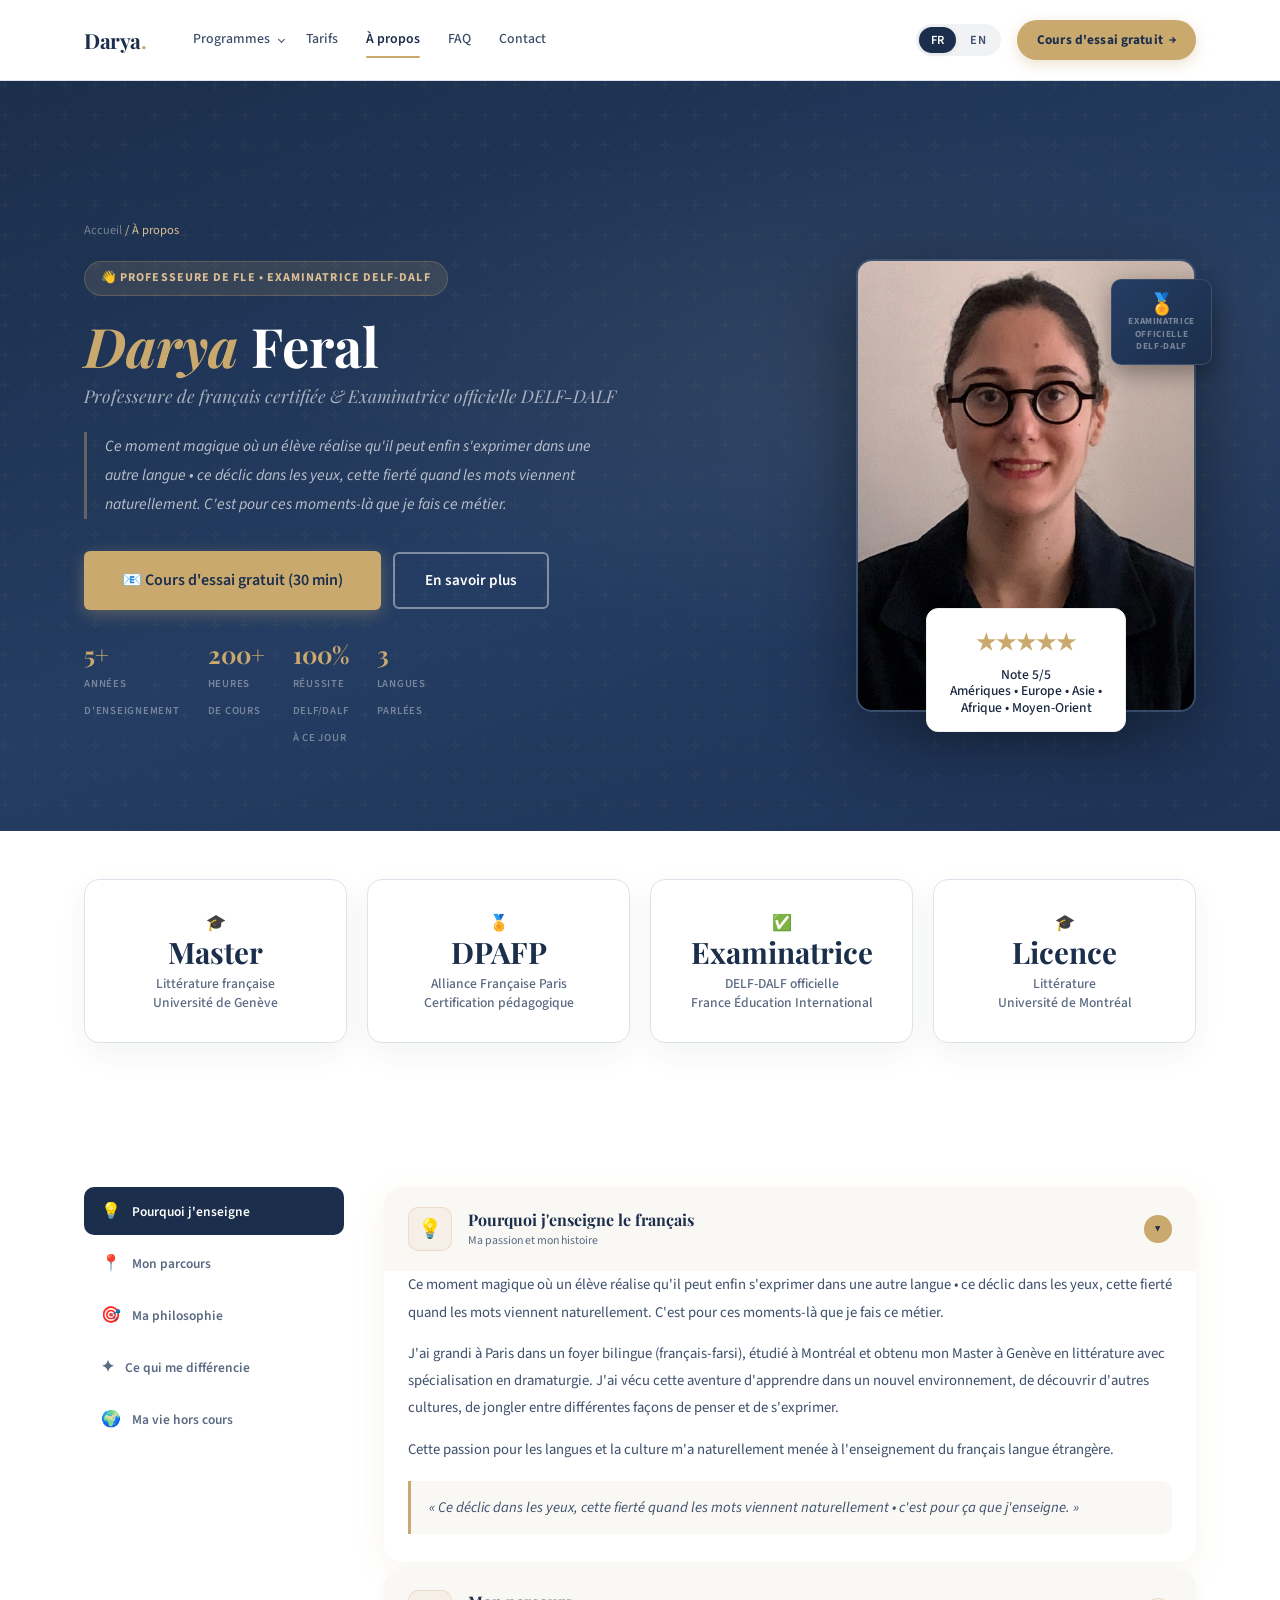
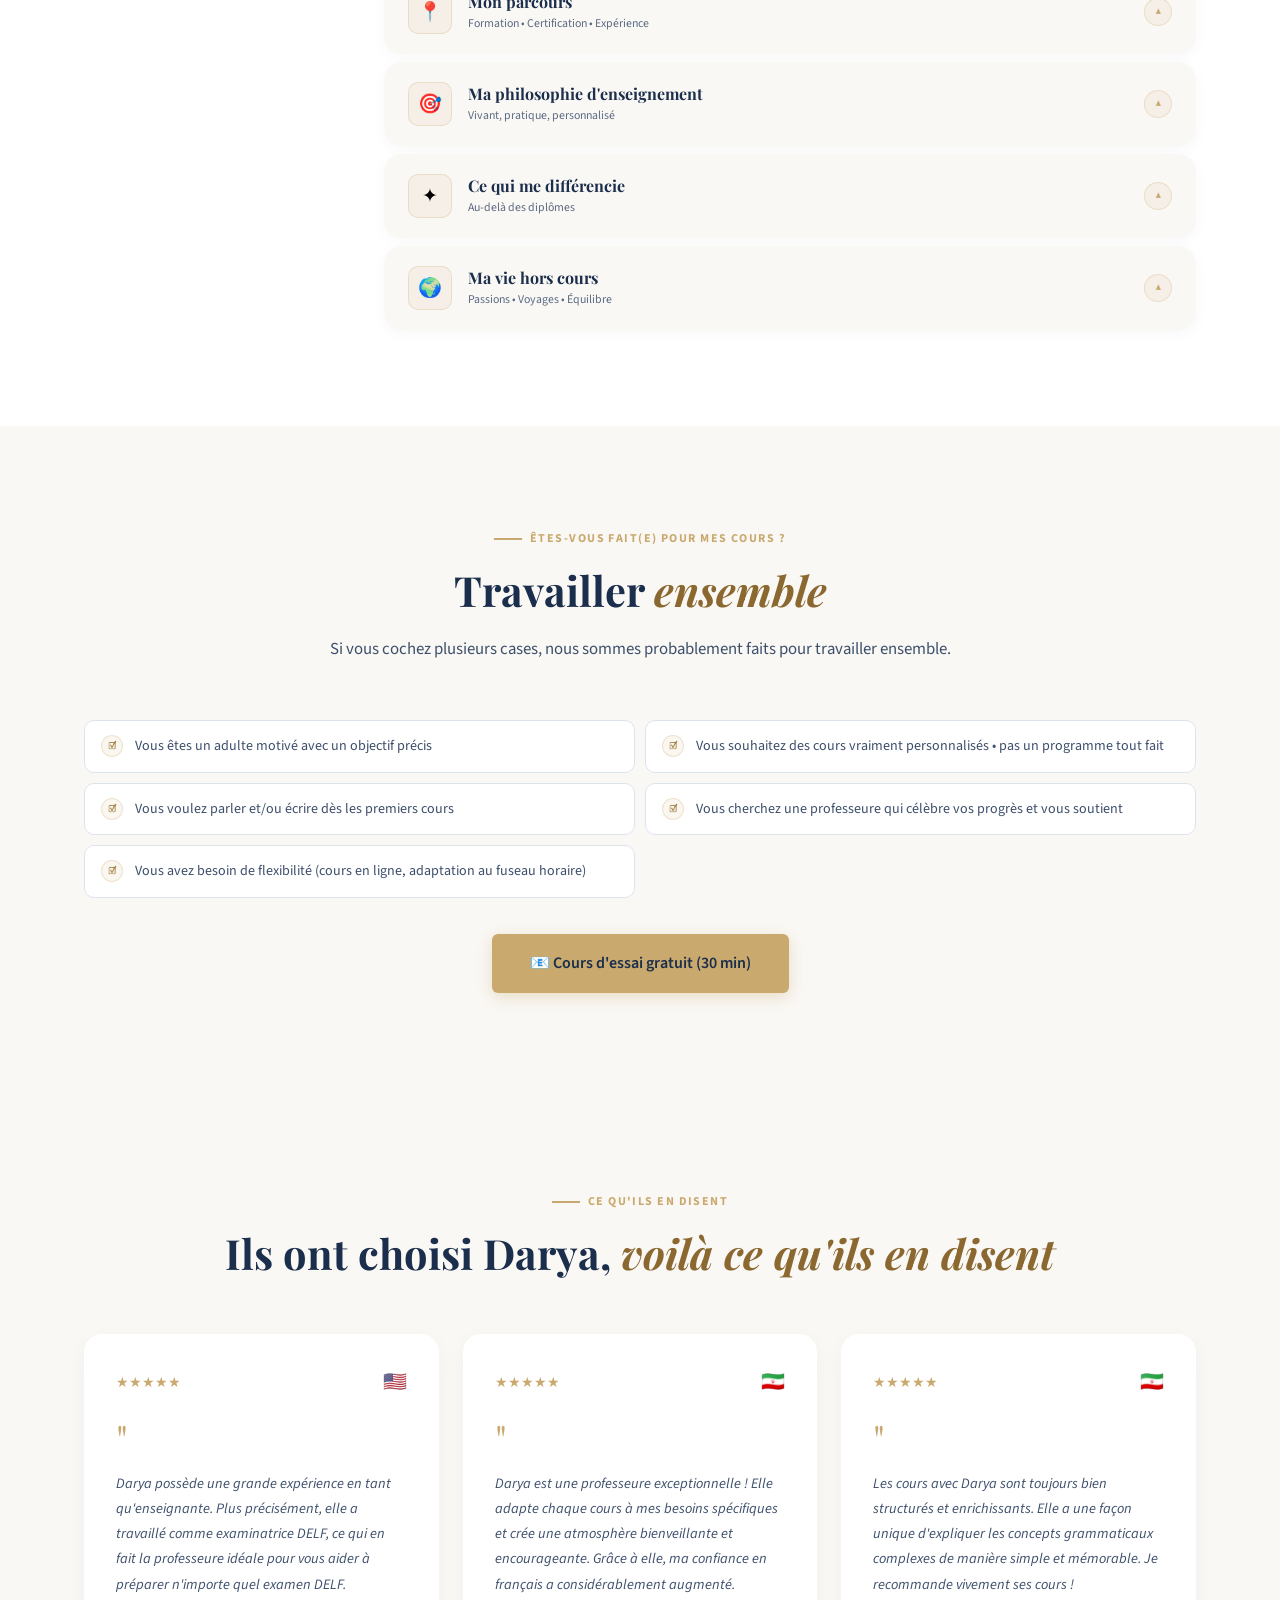
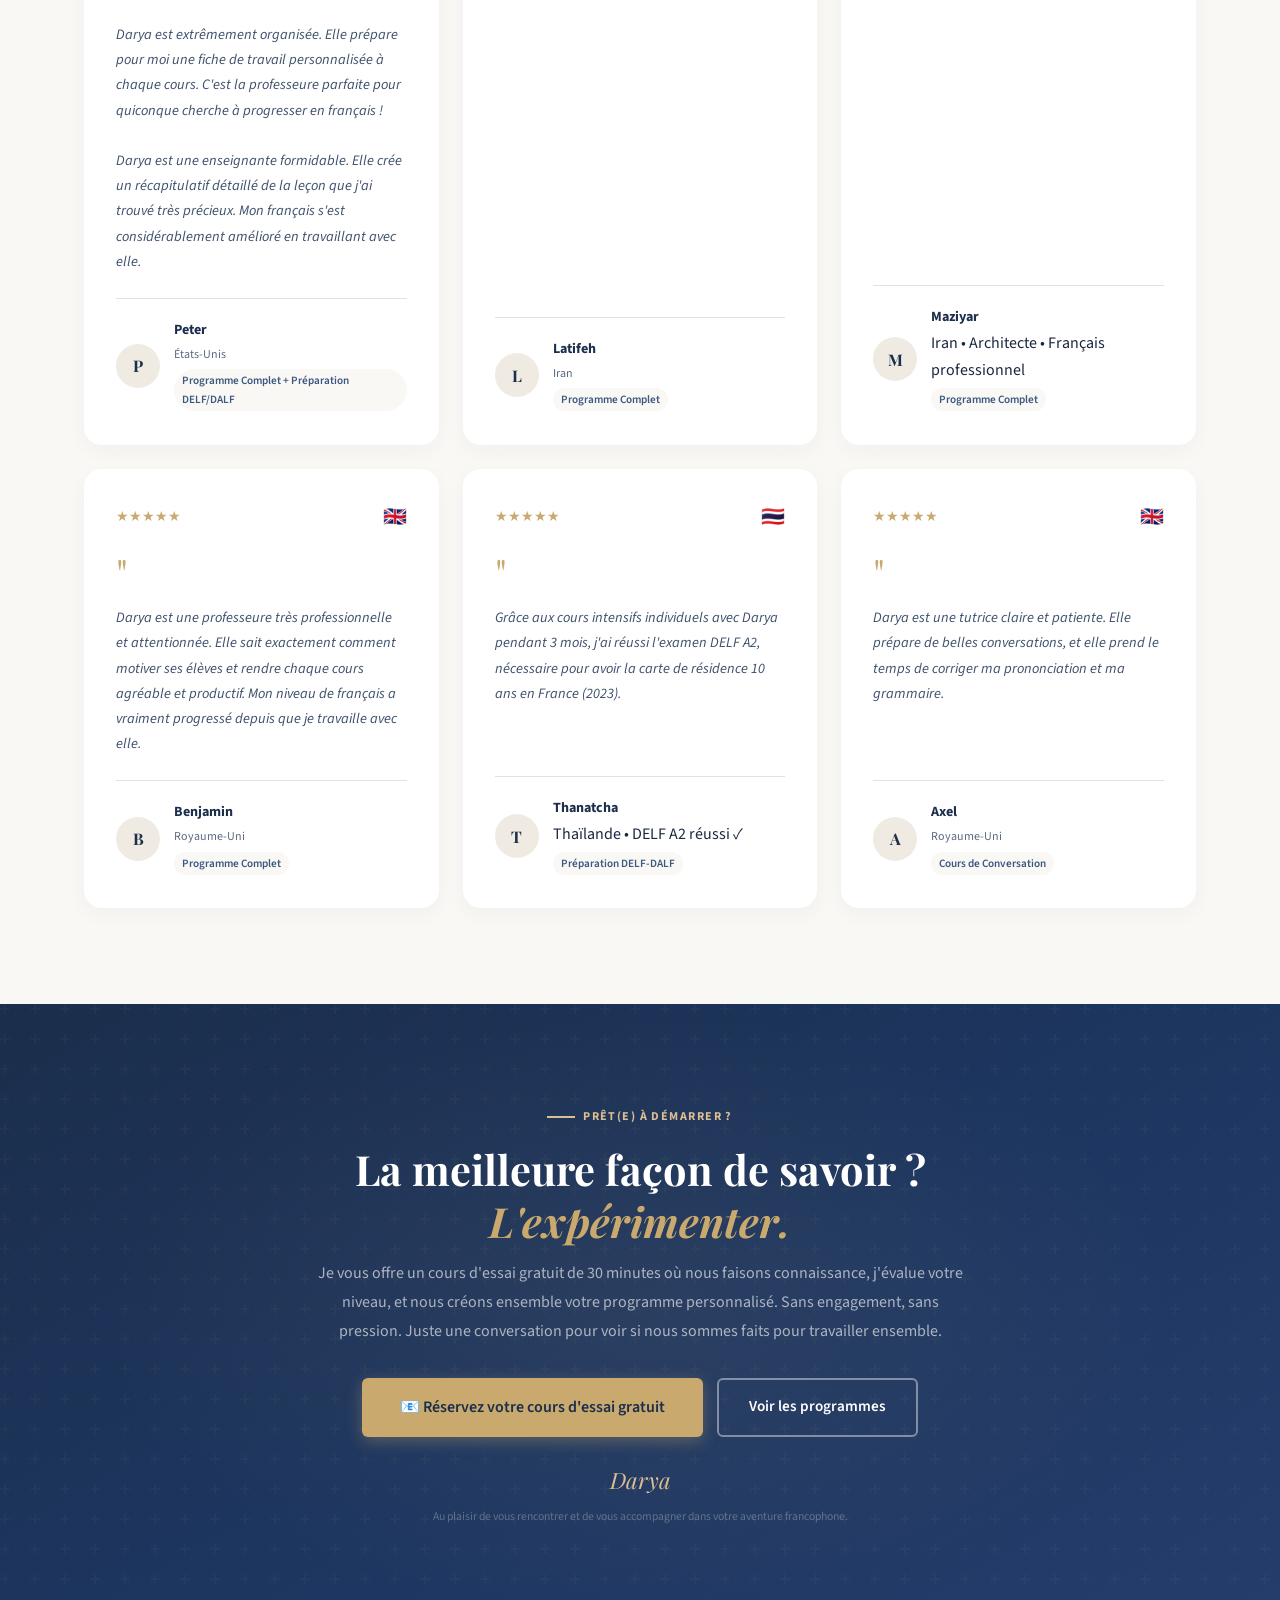
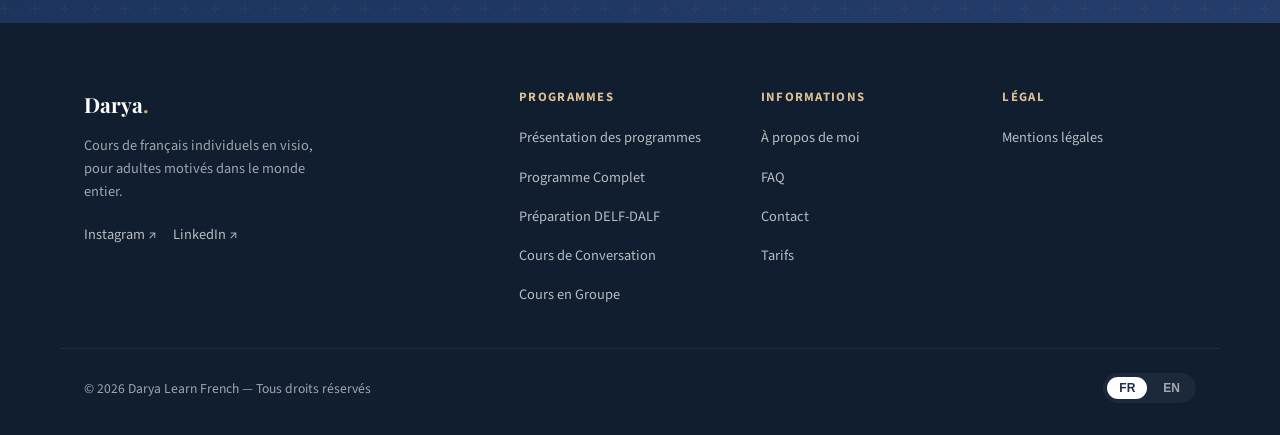
==== commit eb84435a: "fix: finalize conversation page migration and UX polish across site Consolidate navigation and page " ====
--- a/a-propos.html
+++ b/a-propos.html
@@ -1,9 +1,12 @@
-<!DOCTYPE html>
+﻿<!DOCTYPE html>
 <html lang="fr" data-lang="fr">
 
 <head>
   <meta charset="UTF-8" />
   <meta name="viewport" content="width=device-width, initial-scale=1.0" />
+  <!-- Favicon -->
+  <link rel="icon" type="image/png" href="./favicon.png" />
+  <link rel="apple-touch-icon" href="./favicon.png" />
 
   <!-- ══ SEO META ══ -->
   <title>À propos de Darya — Professeure de français certifiée & Examinatrice DELF-DALF | Cours individuels et en
@@ -1953,6 +1956,7 @@
   </style>
 
   <link rel="stylesheet" href="./responsive.css">
+  <link rel="stylesheet" href="./premium.css" />
 
 </head>
 
@@ -3028,10 +3032,20 @@
     }
 
     /* ── FADE-UP ── */
-    const observer = new IntersectionObserver(entries => { entries.forEach(entry => { if (entry.isIntersecting) { entry.target.classList.add("visible"); } else { entry.target.classList.remove("visible"); } }); }, { threshold: 0.07, rootMargin: '-36px' });
+    const observer = new IntersectionObserver(entries => { entries.forEach(entry => { if (entry.isIntersecting) { entry.target.classList.add("visible"); observer.unobserve(entry.target); } }); }, { threshold: 0.07, rootMargin: '-36px' });
     document.querySelectorAll('.fade-up').forEach(el => observer.observe(el));
   </script>
 
-</body>
+  <!-- Premium fade-up observer -->
+  <script>
+    (function() {
+      var obs = new IntersectionObserver(function(entries) {
+        entries.forEach(function(e) {
+          if (e.isIntersecting) { e.target.classList.add('visible'); obs.unobserve(e.target); }
+        });
+      }, { threshold: 0.12 });
+      document.querySelectorAll('.fade-up').forEach(function(el) { obs.observe(el); });
+    })();
+  </script></body>
 
 </html>
--- a/responsive.css
+++ b/responsive.css
@@ -1,697 +1,806 @@
-body.en .lang-fr { display: none !important; }
-body.fr .lang-en { display: none !important; }
-
-/* ══ REPARATION BADGE PHOTO ══ */
-.about__photo-badge {
-  position: absolute;
-  bottom: -20px;
-  left: 50%;
-  transform: translateX(-50%);
-  background: #ffffff !important; /* Rétablit le fond blanc */
-  padding: 15px 20px !important;
-  border-radius: 12px !important;
-  box-shadow: 0 10px 30px rgba(0,0,0,0.1) !important;
-  z-index: 10 !important;
-  width: auto !important;
-  min-width: 200px;
-  text-align: center;
-  border: 1px solid #eee !important;
-}
-
-.about__photo-badge-num {
-  color: #C9A96E !important; /* Doré */
-  font-size: 1.4rem !important;
-  font-weight: bold;
-  display: block;
-  margin-bottom: 5px;
-}
-
-.about__photo-badge-label {
-  color: #1A2840 !important; /* Bleu foncé */
-  font-size: 0.85rem !important;
-  line-height: 1.2;
-  font-weight: 500;
-}
-
-/* Correction Mobile */
-@media (max-width: 768px) {
-  .about__photo-badge {
-    display: block !important;
-    position: absolute !important;
-    bottom: -15px !important;
-    left: 50% !important;
-    transform: translateX(-50%) !important;
-    width: 90% !important;
-    max-width: 300px;
-  }
-}
-
-/* REPARATION DU FOOTER (Suppression de la bande blanche sur pages courtes) */
-html {
-    height: 100%;
-}
-
-body {
-    display: flex;
-    flex-direction: column;
-    min-height: 100vh;
-    margin: 0;
-    padding: 0;
-}
-
-main, .page-wrapper {
-    flex: 1;
-}
-
-
-
-@media (max-width: 768px) {
-
-    /* ─── PATCH URGENCE (VOIR/WATCH & POLICE PHOTO) ─── */
-    .video-play-btn, 
-    .watch-btn, 
-    .play-button-overlay,
-    .video-overlay,
-    #customCursor {
-        display: none !important;
-    }
-
-    .portrait-badge__title, 
-    .portrait-title,
-    .hero__card-role,
-    .hero-image-wrap h2,
-    .portrait-wrap h3 {
-        font-size: 1.2rem !important;
-        line-height: 1.3 !important;
-        padding: 10px !important;
-    }
-    /* ──────────────────────────────────────────────── */
-
-
-    /* 1. Sécurité globale : on verrouille les bords */
-    html,
-    body {
-        overflow-x: hidden !important;
-        width: 100% !important;
-        position: relative;
-    }
-
-    /* 2. Typographie - Alignement Accueil Gauche (Chirurgical) */
-    .hero__content,
-    .hero__inner,
-    .hero__title,
-    .hero__subtitle,
-    .hero__tagline,
-    .hero__actions,
-    .hero__proof {
-        display: flex !important;
-        flex-direction: column !important;
-        align-items: flex-start !important;
-        text-align: left !important;
-        justify-content: flex-start !important;
-        margin-left: 0 !important;
-        margin-right: 0 !important;
-        padding-left: 0 !important;
-        gap: 12px !important;
-    }
-
-    /* On s'assure que le conteneur ne se centre pas via des marges */
-    .hero__content {
-        margin: 0 !important;
-        max-width: 100% !important;
-    }
-
-    /* Réduction du badge eyebrow pour mobile */
-    .hero__eyebrow {
-        font-size: 0.7rem !important;
-        padding: 6px 12px !important;
-        line-height: 1.2 !important;
-        margin-bottom: 1rem !important;
-    }
-
-    h1 {
-        font-size: 1.65rem !important;
-        /* Reduced for better balance */
-        line-height: 1.2 !important;
-        margin-bottom: 1.5rem !important;
-        /* Increased space */
-    }
-
-    h2 {
-        font-size: 1.5rem !important;
-        line-height: 1.3 !important;
-    }
-
-    h3 {
-        font-size: 1.25rem !important;
-    }
-
-    /* On restaure le texte Hero pour la narration */
-    .hero__subtitle,
-    .hero__tagline {
-        display: block !important;
-        font-size: 0.95rem;
-        line-height: 1.5;
-        margin-bottom: 20px;
-    }
-
-    /* Cacher le paragraphe sous le H1 sur la page d'accueil si trop encombrant */
-    .hero .hero-sub {
-        display: none !important;
-    }
-
-    /* 3. LE BOUCLIER ANTI-DÉBORDEMENT & RÉDUCTION GAP (20%) */
-    .hero-inner,
-    .split-layout,
-    .questions-grid,
-    .adv-grid,
-    .steps-grid,
-    .timing-row,
-    .packs-row,
-    .whom-grid,
-    .avantages__grid,
-    .programme-cards,
-    .processus__steps,
-    .footer__inner,
-    .site-footer-inner,
-    [class*="grid"],
-    [class*="testimonial"],
-    [class*="review"],
-    [class*="avis"] {
-        display: flex !important;
-        flex-direction: column !important;
-        flex-wrap: wrap !important;
-        gap: 19px !important;
-        /* 24px - 20% = 19px */
-        min-width: 0 !important;
-    }
-
-    /* 4. ON RÉPARE LES BOÎTES ET LE FORMULAIRE DE CONTACT */
-    .hero-card,
-    .step-card,
-    .pack-card,
-    .avantage-card,
-    [class*="testimonial"]>*,
-    [class*="review"]>*,
-    [class*="avis"]>*,
-    form,
-    .contact-wrapper,
-    .contact-card,
-    .form-group,
-    input,
-    textarea,
-    select {
-        width: 100% !important;
-        max-width: 100% !important;
-        min-width: 0 !important;
-        margin-left: 0 !important;
-        margin-right: 0 !important;
-        box-sizing: border-box !important;
-    }
-
-    /* 5. Marges de sécurité & RÉDUCTION PADDING (20%) */
-    section,
-    .section,
-    .hero,
-    .page-hero,
-    .container,
-    .legal-content,
-    .faq-layout {
-        padding-left: 16px !important;
-        /* 20px - 20% = 16px */
-        padding-right: 16px !important;
-        padding-top: 2.4rem !important;
-        /* 3rem - 20% = 2.4rem */
-        padding-bottom: 2.4rem !important;
-        width: 100% !important;
-        box-sizing: border-box !important;
-    }
-
-    /* 6. Épuration : Cache les éléments purement décoratifs */
-    .hero::before,
-    .hero::after,
-    .page-hero::before,
-    .page-hero::after,
-    .section::before,
-    .section::after,
-    .decoration,
-    .blob,
-    .shape,
-    [class*="decorative"] {
-        display: none !important;
-    }
-
-    /* 7. GARANTIE ABSOLUE DU MENU */
-    site-header {
-        display: block !important;
-        position: relative !important;
-        z-index: 9999999 !important;
-        width: 100% !important;
-    }
-
-    /* On force les grands blocs bleus à passer en dessous du menu */
-    .page-hero,
-    .hero,
-    .page-hero__inner {
-        position: relative !important;
-        z-index: 1 !important;
-    }
-
-    /* 8. Refonte du 'Rond Blanc' en carte élégante (About Page) */
-    .portrait-badge {
-        position: relative !important;
-        bottom: 0 !important;
-        left: 0 !important;
-        transform: none !important;
-        width: 80% !important;
-        max-width: 290px !important;
-        margin: -22px auto 0 !important;
-        padding: 10px !important;
-        text-align: center !important;
-        border-radius: 16px !important;
-        white-space: normal !important;
-        display: flex !important;
-        flex-direction: column !important;
-        align-items: center !important;
-        box-shadow: 0 12px 32px rgba(27, 46, 75, 0.15) !important;
-        z-index: 10 !important;
-    }
-
-    .portrait-badge__icon {
-        font-size: 24px;
-        margin-bottom: 8px;
-    }
-
-    .portrait-badge__inner {
-        display: flex;
-        flex-direction: column;
-        gap: 4px;
-    }
-
-    .portrait-badge__title {
-        font-size: 0.9rem !important;
-        font-weight: 700 !important;
-    }
-
-    .portrait-badge__sub {
-        font-size: 0.75rem !important;
-        opacity: 0.8;
-    }
-
-    /* =========================================
-       8. BAZOOKA V3 - LE CORRECTIF ABSOLU FORMULAIRE
-       ========================================= */
-
-    *,
-    *::before,
-    *::after {
-        box-sizing: border-box !important;
-        max-width: 100vw !important;
-    }
-
-    /* =========================================
-       9. CORRECTION DES TABLEAUX (Mentions Légales)
-       ========================================= */
-    table,
-    .program-card table {
-        display: block !important;
-        width: 100% !important;
-        overflow-x: auto !important;
-        -webkit-overflow-scrolling: touch !important;
-    }
-
-    /* =========================================
-       10. CORRECTIONS SUBTILES DES BADGES/NIVEAUX (Across all pages)
-       ========================================= */
-
-    .video-overlay {
-        display: flex !important;
-        padding: 15px !important; /* Moins d'espace sur mobile */
-    }
-
-    .pulse-play {
-        width: 44px !important; /* Un peu plus petit sur mobile */
-        height: 44px !important;
-    }
-
-    /* 1. Répare le gros bouton pour qu'il puisse passer à la ligne */
-    a[class*="btn"],
-    button[class*="btn"],
-    .navbar__cta-mobile a,
-    .cta-button {
-        white-space: normal !important;
-        height: auto !important;
-        line-height: 1.4 !important;
-        padding-top: 10px !important;
-        /* Réduit de 12px */
-        padding-bottom: 10px !important;
-        text-align: center !important;
-    }
-
-    /* 2. On réduit la police et on enlève les tirets pour les petits badges */
-    [class*="level"] span,
-    [class*="badge"] span,
-    [class*="tag"] span,
-    [class*="chip"] span,
-    .level-badge,
-    .review-tag,
-    .not-for-you span {
-        font-size: 0.65rem !important;
-        hyphens: none !important;
-        letter-spacing: -0.01em !important;
-        line-height: 1.1 !important;
-        white-space: normal !important;
-    }
-
-    /* Réduction padding badges (20%) */
-    [class*="level"],
-    [class*="badge"],
-    [class*="tag"],
-    [class*="chip"],
-    .level-badge,
-    .review-tag,
-    .not-for-you {
-        padding: 5px 10px !important;
-        /* 6px 12px -> 5px 10px */
-    }
-
-    /* 3. On aligne les cartes pour le Programme Complet */
-    .level-card,
-    [class*="programme-card"] {
-        display: flex !important;
-        flex-direction: column !important;
-        align-items: flex-start !important;
-        /* Changé de center à flex-start pour cohérence */
-        text-align: left !important;
-        gap: 12px !important;
-    }
-
-    /* =========================================
-       11. CORRECTION CHECKBOX RGPD (Contact)
-       ========================================= */
-
-    .checkbox-group,
-    .form-checkbox,
-    .rgpd-consent,
-    .consent-group {
-        display: flex !important;
-        align-items: flex-start !important;
-        width: 100% !important;
-        max-width: 100% !important;
-        box-sizing: border-box !important;
-        margin-bottom: 12px !important;
-    }
-
-    input[type="checkbox"] {
-        flex-shrink: 0 !important;
-        width: 18px !important;
-        height: 18px !important;
-        margin-top: 3px !important;
-        margin-right: 12px !important;
-        min-width: auto !important;
-    }
-
-    input[type="checkbox"]+label,
-    input[type="checkbox"]~span,
-    .checkbox-group label,
-    .form-checkbox label {
-        flex: 1 !important;
-        white-space: normal !important;
-        word-wrap: break-word !important;
-        font-size: 0.85rem !important;
-        line-height: 1.4 !important;
-        max-width: calc(100% - 30px) !important;
-    }
-
-
-
-    /* =========================================
-       13. AFFICHAGE DES CARTES MOBILES (TARIFS)
-       ========================================= */
-    .pricing-table-wrap,
-    .pricing-table {
-        display: none !important;
-    }
-
-    .pricing-cards-mobile {
-        display: flex !important;
-        flex-direction: column !important;
-        gap: 16px !important;
-        /* 20px -> 16px */
-        width: 100% !important;
-        margin-top: 8px !important;
-    }
-
-    .price-card-mobile {
-        width: 100% !important;
-        box-sizing: border-box !important;
-        margin: 0 !important;
-        padding: 1.2rem !important;
-        /* 1.5rem -> 1.2rem */
-    }
-
-    /* =========================================
-       14. CORRECTION DE LA CALCULATRICE ET GROUPES
-       ========================================= */
-    .customize-box {
-        width: 100% !important;
-        max-width: 100% !important;
-        box-sizing: border-box !important;
-        padding: 16px 12px !important;
-        /* 20px 15px -> 16px 12px */
-        margin-left: 0 !important;
-        margin-right: 0 !important;
-    }
-
-    .example-calc {
-        padding: 12px !important;
-        /* 15px -> 12px */
-        width: 100% !important;
-        box-sizing: border-box !important;
-    }
-
-    .calc-row {
-        flex-direction: column !important;
-        align-items: flex-start !important;
-        gap: 4px !important;
-        padding: 8px 0 !important;
-        /* 10px -> 8px */
-    }
-
-    .calc-row strong {
-        align-self: flex-end !important;
-        color: var(--gold-light) !important;
-    }
-
-    .group-card {
-        width: 100% !important;
-        max-width: 100% !important;
-        box-sizing: border-box !important;
-        margin-left: 0 !important;
-        margin-right: 0 !important;
-        padding: 20px 12px !important;
-        /* 25px 15px -> 20px 12px */
-    }
-
-    .group-card__cta {
-        white-space: normal !important;
-        height: auto !important;
-        line-height: 1.4 !important;
-        padding: 10px 16px !important;
-    }
-
-    /* <-- Il manquait cette accolade pour fermer le bouton CTA */
-
-
-    .close-video-btn {
-        top: 10px !important;
-        right: 10px !important;
-        font-size: 30px !important;
-    }
-}
-
-
-/* ══════════════════════════════════════════
-   🚀 PATCH MOBILE FINAL (Fusionné) 🚀
-   - Règle l'entrechoc Texte/Badge (image_5ee652.jpg)
-   - Règle la suppression des barres grises (stats)
-══════════════════════════════════════════ */
-
-@media (max-width: 768px) {
-  /* 1. HERO MOBILE (Réparation de l'entrechoc image_5ee652.jpg) */
-  .hero {
-    padding-top: 100px !important; /* Un peu moins de padding haut sur mobile */
-  }
-  .hero__inner {
-    grid-template-columns: 1fr !important; /* Force l'empilement vertical */
-    gap: 30px !important; /* Espace propre entre texte et photo */
-    text-align: center;
-  }
-  
-  /* Centre tous les éléments de texte et gère les marges propres */
-  .hero__quote {
-    border-left: none !important;
-    border-top: 3px solid rgba(201, 169, 110, 0.40); /* Déplace la ligne en haut */
-    padding-left: 0 !important;
-    padding-top: 12px;
-    margin-left: auto;
-    margin-right: auto;
-    max-width: 90% !important;
-  }
-  
-  .hero__eyebrow,
-  .hero__cta-row,
-  .hero__stats-row {
-    justify-content: center !important;
-    margin-left: auto;
-    margin-right: auto;
-  }
-  
-  /* Gère l'aération et le centrage du bloc photo pour mobile */
-  .portrait-wrap {
-    margin-left: auto;
-    margin-right: auto;
-    margin-top: 20px; /* Espace au-dessus du bloc photo */
-  }
-  
-  /* Règle le badge "Examinatrice" qui posait problème */
-  .portrait-float {
-    position: relative !important; /* Passe en position 'normale' dans le flux */
-    top: 0 !important;
-    right: 0 !important;
-    transform: translateY(15px); /* Se superpose légèrement au haut de la photo */
-    margin-left: auto;
-    margin-right: auto;
-    display: inline-block;
-    z-index: 2;
-    padding: 10px 16px !important;
-  }
-  
-  /* Règle le badge "Diplômes" du bas */
-  .portrait-badge {
-    position: static !important; /* Se remet proprement en dessous de la photo */
-    transform: none !important;
-    margin-top: 15px; /* Espace sous la photo */
-    width: 100%;
-    max-width: 320px;
-    margin-left: auto;
-    margin-right: auto;
-    white-space: normal !important; /* Autorise le texte à revenir à la ligne */
-    text-align: center;
-    flex-direction: column; /* Empile icônes et textes */
-    padding: 12px !important;
-    border-radius: 12px !important;
-  }
-  .portrait-badge__icon {
-    margin-bottom: 6px;
-    font-size: 1.4rem;
-  }
-  
-  /* 2. MODERNISATION DES STATS (Suppression des barres grises) */
-  .stats-strip {
-    background: transparent !important;
-    border: none !important;
-    padding: 20px 0 !important;
-  }
-  .stats-grid {
-    background: transparent !important;
-    gap: 12px !important; /* Vrai espace entre les cartes */
-    display: flex !important;
-    flex-wrap: wrap !important;
-    justify-content: center !important;
-    border-radius: 0 !important;
-    overflow: visible !important;
-  }
-  .stat-block {
-    background: var(--white) !important;
-    border-radius: 12px !important;
-    box-shadow: 0 4px 15px rgba(27, 46, 75, 0.04) !important;
-    flex: 1 1 45% !important; /* Deux cartes par ligne sur mobile */
-    border: 1px solid var(--border) !important;
-    padding: 16px !important;
-    text-align: center !important;
-  }
-
-  /* 3. RESTAURATION BOUTON PLAY MOBILE */
-  #playButtonContainer {
-    display: block !important;
-    padding: 15px !important; /* Réduit un peu le padding sur mobile */
-  }
-
-  .pulse-play {
-    display: flex !important;
-    width: 50px !important;
-    height: 50px !important;
-    font-size: 0 !important;
-    color: transparent !important;
-    justify-content: center !important;
-    align-items: center !important;
-  }
-
-  /* 4. REFINEMENT STICKY CTA MOBILE (PREMIUM STYLE) */
-  .sticky-cta {
-    position: fixed !important;
-    bottom: 0 !important;
-    left: 0 !important;
-    right: 0 !important;
-    z-index: 9999 !important;
-    background: linear-gradient(135deg, #C9A96E 0%, #D4B87E 100%) !important;
-    border-radius: 20px 20px 0 0 !important;
-    box-shadow: 0 -4px 20px rgba(0,0,0,0.15) !important;
-    padding: 12px 16px !important;
-    transform: translateY(0) !important;
-    transition: transform 0.35s cubic-bezier(0.4, 0, 0.2, 1) !important;
-    opacity: 1 !important;
-    pointer-events: auto !important;
-    display: block !important;
-  }
-
-  /* Etat caché — ajouté/retiré par JS */
-  .sticky-cta.is-hidden {
-    transform: translateY(110%) !important;
-    pointer-events: none !important;
-  }
-
-  @keyframes ctaSlideUp {
-    from { transform: translateY(100%); }
-    to   { transform: translateY(0); }
-  }
-
-  .sticky-cta a {
-    display: flex !important;
-    align-items: center;
-    justify-content: center;
-    gap: 8px;
-    width: 100%;
-    padding: 12px 20px;
-    border-radius: 12px;
-    background: rgba(255, 255, 255, 0.2) !important; /* Subtle glass effect on the gold */
-    color: #1A2840 !important; /* Navy text */
-    font-weight: 800;
-    font-size: 1rem;
-    text-decoration: none;
-    border: 1px solid rgba(255, 255, 255, 0.3);
-  }
-
-  .sticky-cta .trust-line {
-    text-align: center;
-    font-size: 0.72rem;
-    color: rgba(26, 40, 64, 0.7); /* Darker text for readability on gold */
-    margin-top: 6px;
-    font-weight: 600;
-    letter-spacing: 0.02em;
-  }
-}
-
-/* Masquage global du Sticky CTA sur desktop */
-@media (min-width: 769px) {
-    .sticky-cta {
-        display: none !important;
-    }
-}
-
-/* Gère les très petits écrans pour les stats */
-@media (max-width: 480px) {
-  .stat-block { flex: 1 1 100% !important; } /* Empile complètement les stats */
-}
-+body.en .lang-fr { display: none !important; }
+body.fr .lang-en { display: none !important; }
+
+/* ══ REPARATION BADGE PHOTO ══ */
+.about__photo-badge {
+  position: absolute;
+  bottom: -20px;
+  left: 50%;
+  transform: translateX(-50%);
+  background: #ffffff !important; /* Rétablit le fond blanc */
+  padding: 15px 20px !important;
+  border-radius: 12px !important;
+  box-shadow: 0 10px 30px rgba(0,0,0,0.1) !important;
+  z-index: 10 !important;
+  width: auto !important;
+  min-width: 200px;
+  text-align: center;
+  border: 1px solid #eee !important;
+}
+
+.about__photo-badge-num {
+  color: #C9A96E !important; /* Doré */
+  font-size: 1.4rem !important;
+  font-weight: bold;
+  display: block;
+  margin-bottom: 5px;
+}
+
+.about__photo-badge-label {
+  color: #1A2840 !important; /* Bleu foncé */
+  font-size: 0.85rem !important;
+  line-height: 1.2;
+  font-weight: 500;
+}
+
+/* Correction Mobile */
+@media (max-width: 768px) {
+  .about__photo-badge {
+    display: block !important;
+    position: absolute !important;
+    bottom: -15px !important;
+    left: 50% !important;
+    transform: translateX(-50%) !important;
+    width: 90% !important;
+    max-width: 300px;
+  }
+}
+
+/* REPARATION DU FOOTER (Suppression de la bande blanche sur pages courtes) */
+html {
+    height: 100%;
+}
+
+body {
+    display: flex;
+    flex-direction: column;
+    min-height: 100vh;
+    margin: 0;
+    padding: 0;
+}
+
+main, .page-wrapper {
+    flex: 1;
+}
+
+/* ══ BOUTON PLAY ANIMÉ (anneau pulsant permanent) ══════════════════════════ */
+@keyframes playPulseRing {
+  0%   { transform: scale(1);   opacity: 0.7; }
+  70%  { transform: scale(1.9); opacity: 0;   }
+  100% { transform: scale(1.9); opacity: 0;   }
+}
+
+@keyframes playPulseRing2 {
+  0%   { transform: scale(1);   opacity: 0.45; }
+  70%  { transform: scale(2.5); opacity: 0;    }
+  100% { transform: scale(2.5); opacity: 0;    }
+}
+
+/* Conteneur positionné pour les pseudo-éléments */
+.pulse-play {
+  position: relative;
+}
+
+/* Premier anneau */
+.pulse-play::before {
+  content: '';
+  position: absolute;
+  inset: 0;
+  border-radius: 50%;
+  background: rgba(201, 169, 110, 0.55);
+  animation: playPulseRing 2s cubic-bezier(0.215, 0.61, 0.355, 1) infinite;
+  pointer-events: none;
+}
+
+/* Deuxième anneau (décalé pour effet double) */
+.pulse-play::after {
+  content: '';
+  position: absolute;
+  inset: 0;
+  border-radius: 50%;
+  background: rgba(201, 169, 110, 0.3);
+  animation: playPulseRing2 2s cubic-bezier(0.215, 0.61, 0.355, 1) 0.5s infinite;
+  pointer-events: none;
+}
+
+
+
+@media (max-width: 768px) {
+
+    /* ─── PATCH URGENCE (VOIR/WATCH & POLICE PHOTO) ─── */
+    .video-play-btn, 
+    .watch-btn, 
+    .play-button-overlay,
+    .video-overlay,
+    #customCursor {
+        display: none !important;
+    }
+
+    .portrait-badge__title, 
+    .portrait-title,
+    .hero__card-role,
+    .hero-image-wrap h2,
+    .portrait-wrap h3 {
+        font-size: 1.02rem !important;
+        line-height: 1.3 !important;
+        padding: 8px 10px !important;
+    }
+    /* ──────────────────────────────────────────────── */
+
+
+    /* 1. Sécurité globale : on verrouille les bords */
+    html,
+    body {
+        overflow-x: hidden !important;
+        width: 100% !important;
+        position: relative;
+    }
+
+    /* 2. Typographie - Alignement Accueil Gauche (Chirurgical) */
+    .hero__content,
+    .hero__inner,
+    .hero__title,
+    .hero__subtitle,
+    .hero__tagline,
+    .hero__actions,
+    .hero__proof {
+        display: flex !important;
+        flex-direction: column !important;
+        align-items: flex-start !important;
+        text-align: left !important;
+        justify-content: flex-start !important;
+        margin-left: 0 !important;
+        margin-right: 0 !important;
+        padding-left: 0 !important;
+        gap: 12px !important;
+    }
+
+    /* Hero proof: compact pill row on mobile (instead of stacked big block) */
+    .hero__proof {
+        display: flex !important;
+        flex-direction: row !important;
+        align-items: center !important;
+        justify-content: center !important;
+        flex-wrap: wrap !important;
+        gap: 8px !important;
+        padding: 8px 10px !important;
+        border-radius: 12px !important;
+        background: rgba(255,255,255,0.08) !important;
+        border: 1px solid rgba(201,169,110,0.25) !important;
+        max-width: 100% !important;
+    }
+
+    .hero__proof-item {
+        font-size: 0.78rem !important;
+        line-height: 1.25 !important;
+        white-space: nowrap !important;
+        color: rgba(255,255,255,0.9) !important;
+    }
+
+    /* On s'assure que le conteneur ne se centre pas via des marges */
+    .hero__content {
+        margin: 0 !important;
+        max-width: 100% !important;
+    }
+
+    /* Réduction du badge eyebrow pour mobile */
+    .hero__eyebrow {
+        font-size: 0.7rem !important;
+        padding: 6px 12px !important;
+        line-height: 1.2 !important;
+        margin-bottom: 1rem !important;
+    }
+
+    h1 {
+        font-size: 1.65rem !important;
+        /* Reduced for better balance */
+        line-height: 1.2 !important;
+        margin-bottom: 1.5rem !important;
+        /* Increased space */
+    }
+
+    h2 {
+        font-size: 1.5rem !important;
+        line-height: 1.3 !important;
+    }
+
+    h3 {
+        font-size: 1.25rem !important;
+    }
+
+    /* On restaure le texte Hero pour la narration */
+    .hero__subtitle,
+    .hero__tagline {
+        display: block !important;
+        font-size: 0.95rem;
+        line-height: 1.5;
+        margin-bottom: 20px;
+    }
+
+    /* Cacher le paragraphe sous le H1 sur la page d'accueil si trop encombrant */
+    .hero .hero-sub {
+        display: none !important;
+    }
+
+    /* 3. LE BOUCLIER ANTI-DÉBORDEMENT & RÉDUCTION GAP (20%) */
+    .hero-inner,
+    .split-layout,
+    .questions-grid,
+    .adv-grid,
+    .steps-grid,
+    .timing-row,
+    .packs-row,
+    .whom-grid,
+    .avantages__grid,
+    .programme-cards,
+    .processus__steps,
+    .footer__inner,
+    .site-footer-inner,
+    [class*="grid"],
+    [class*="testimonial"],
+    [class*="review"],
+    [class*="avis"] {
+        display: flex !important;
+        flex-direction: column !important;
+        flex-wrap: wrap !important;
+        gap: 19px !important;
+        /* 24px - 20% = 19px */
+        min-width: 0 !important;
+    }
+
+    /* 4. ON RÉPARE LES BOÎTES ET LE FORMULAIRE DE CONTACT */
+    .hero-card,
+    .step-card,
+    .pack-card,
+    .avantage-card,
+    [class*="testimonial"]>*,
+    [class*="review"]>*,
+    [class*="avis"]>*,
+    form,
+    .contact-wrapper,
+    .contact-card,
+    .form-group,
+    input,
+    textarea,
+    select {
+        width: 100% !important;
+        max-width: 100% !important;
+        min-width: 0 !important;
+        margin-left: 0 !important;
+        margin-right: 0 !important;
+        box-sizing: border-box !important;
+    }
+
+    /* 5. Marges de sécurité & RÉDUCTION PADDING (20%) */
+    section,
+    .section,
+    .hero,
+    .page-hero,
+    .container,
+    .legal-content,
+    .faq-layout {
+        padding-left: 16px !important;
+        /* 20px - 20% = 16px */
+        padding-right: 16px !important;
+        padding-top: 2.4rem !important;
+        /* 3rem - 20% = 2.4rem */
+        padding-bottom: 2.4rem !important;
+        width: 100% !important;
+        box-sizing: border-box !important;
+    }
+
+    /* 6. Épuration : Cache les éléments purement décoratifs */
+    .hero::before,
+    .hero::after,
+    .page-hero::before,
+    .page-hero::after,
+    .section::before,
+    .section::after,
+    .decoration,
+    .blob,
+    .shape,
+    [class*="decorative"] {
+        display: none !important;
+    }
+
+    /* 7. GARANTIE ABSOLUE DU MENU */
+    site-header {
+        display: block !important;
+        position: relative !important;
+        z-index: 9999999 !important;
+        width: 100% !important;
+    }
+
+    /* On force les grands blocs bleus à passer en dessous du menu */
+    .page-hero,
+    .hero,
+    .page-hero__inner {
+        position: relative !important;
+        z-index: 1 !important;
+    }
+
+    /* 8. Refonte du 'Rond Blanc' en carte élégante (About Page) */
+    .portrait-badge {
+        position: relative !important;
+        bottom: 0 !important;
+        left: 0 !important;
+        transform: none !important;
+        width: 80% !important;
+        max-width: 290px !important;
+        margin: -22px auto 0 !important;
+        padding: 10px !important;
+        text-align: center !important;
+        border-radius: 16px !important;
+        white-space: normal !important;
+        display: flex !important;
+        flex-direction: column !important;
+        align-items: center !important;
+        box-shadow: 0 12px 32px rgba(27, 46, 75, 0.15) !important;
+        z-index: 10 !important;
+    }
+
+    .portrait-badge__icon {
+        font-size: 24px;
+        margin-bottom: 8px;
+    }
+
+    .portrait-badge__inner {
+        display: flex;
+        flex-direction: column;
+        gap: 4px;
+    }
+
+    .portrait-badge__title {
+        font-size: 0.9rem !important;
+        font-weight: 700 !important;
+    }
+
+    .portrait-badge__sub {
+        font-size: 0.75rem !important;
+        opacity: 0.8;
+    }
+
+    /* =========================================
+       8. BAZOOKA V3 - LE CORRECTIF ABSOLU FORMULAIRE
+       ========================================= */
+
+    *,
+    *::before,
+    *::after {
+        box-sizing: border-box !important;
+        max-width: 100vw !important;
+    }
+
+    /* =========================================
+       9. CORRECTION DES TABLEAUX (Mentions Légales)
+       ========================================= */
+    table,
+    .program-card table {
+        display: block !important;
+        width: 100% !important;
+        overflow-x: auto !important;
+        -webkit-overflow-scrolling: touch !important;
+    }
+
+    /* =========================================
+       10. CORRECTIONS SUBTILES DES BADGES/NIVEAUX (Across all pages)
+       ========================================= */
+
+    .video-overlay {
+        display: flex !important;
+        padding: 15px !important; /* Moins d'espace sur mobile */
+    }
+
+    .pulse-play {
+        width: 44px !important; /* Un peu plus petit sur mobile */
+        height: 44px !important;
+    }
+
+    /* 1. Répare le gros bouton pour qu'il puisse passer à la ligne */
+    a[class*="btn"],
+    button[class*="btn"],
+    .navbar__cta-mobile a,
+    .cta-button {
+        white-space: normal !important;
+        height: auto !important;
+        line-height: 1.4 !important;
+        padding-top: 10px !important;
+        /* Réduit de 12px */
+        padding-bottom: 10px !important;
+        text-align: center !important;
+    }
+
+    /* 2. On réduit la police et on enlève les tirets pour les petits badges */
+    [class*="level"] span,
+    [class*="badge"] span,
+    [class*="tag"] span,
+    [class*="chip"] span,
+    .level-badge,
+    .review-tag,
+    .not-for-you span {
+        font-size: 0.65rem !important;
+        hyphens: none !important;
+        letter-spacing: -0.01em !important;
+        line-height: 1.1 !important;
+        white-space: normal !important;
+    }
+
+    /* Réduction padding badges (20%) */
+    [class*="level"],
+    [class*="badge"],
+    [class*="tag"],
+    [class*="chip"],
+    .level-badge,
+    .review-tag,
+    .not-for-you {
+        padding: 5px 10px !important;
+        /* 6px 12px -> 5px 10px */
+    }
+
+    /* 3. On aligne les cartes pour le Programme Complet */
+    .level-card,
+    [class*="programme-card"] {
+        display: flex !important;
+        flex-direction: column !important;
+        align-items: flex-start !important;
+        /* Changé de center à flex-start pour cohérence */
+        text-align: left !important;
+        gap: 12px !important;
+    }
+
+    /* =========================================
+       11. CORRECTION CHECKBOX RGPD (Contact)
+       ========================================= */
+
+    .checkbox-group,
+    .form-checkbox,
+    .rgpd-consent,
+    .consent-group {
+        display: flex !important;
+        align-items: flex-start !important;
+        width: 100% !important;
+        max-width: 100% !important;
+        box-sizing: border-box !important;
+        margin-bottom: 12px !important;
+    }
+
+    input[type="checkbox"] {
+        flex-shrink: 0 !important;
+        width: 18px !important;
+        height: 18px !important;
+        margin-top: 3px !important;
+        margin-right: 12px !important;
+        min-width: auto !important;
+    }
+
+    input[type="checkbox"]+label,
+    input[type="checkbox"]~span,
+    .checkbox-group label,
+    .form-checkbox label {
+        flex: 1 !important;
+        white-space: normal !important;
+        word-wrap: break-word !important;
+        font-size: 0.85rem !important;
+        line-height: 1.4 !important;
+        max-width: calc(100% - 30px) !important;
+    }
+
+
+
+    /* =========================================
+       13. AFFICHAGE DES CARTES MOBILES (TARIFS)
+       ========================================= */
+    .pricing-table-wrap,
+    .pricing-table {
+        display: none !important;
+    }
+
+    .pricing-cards-mobile {
+        display: flex !important;
+        flex-direction: column !important;
+        gap: 16px !important;
+        /* 20px -> 16px */
+        width: 100% !important;
+        margin-top: 8px !important;
+    }
+
+    .price-card-mobile {
+        width: 100% !important;
+        box-sizing: border-box !important;
+        margin: 0 !important;
+        padding: 1.2rem !important;
+        /* 1.5rem -> 1.2rem */
+    }
+
+    /* =========================================
+       14. CORRECTION DE LA CALCULATRICE ET GROUPES
+       ========================================= */
+    .customize-box {
+        width: 100% !important;
+        max-width: 100% !important;
+        box-sizing: border-box !important;
+        padding: 16px 12px !important;
+        /* 20px 15px -> 16px 12px */
+        margin-left: 0 !important;
+        margin-right: 0 !important;
+    }
+
+    .example-calc {
+        padding: 12px !important;
+        /* 15px -> 12px */
+        width: 100% !important;
+        box-sizing: border-box !important;
+    }
+
+    .calc-row {
+        flex-direction: column !important;
+        align-items: flex-start !important;
+        gap: 4px !important;
+        padding: 8px 0 !important;
+        /* 10px -> 8px */
+    }
+
+    .calc-row strong {
+        align-self: flex-end !important;
+        color: var(--gold-light) !important;
+    }
+
+    .group-card {
+        width: 100% !important;
+        max-width: 100% !important;
+        box-sizing: border-box !important;
+        margin-left: 0 !important;
+        margin-right: 0 !important;
+        padding: 20px 12px !important;
+        /* 25px 15px -> 20px 12px */
+    }
+
+    .group-card__cta {
+        white-space: normal !important;
+        height: auto !important;
+        line-height: 1.4 !important;
+        padding: 10px 16px !important;
+    }
+
+    /* <-- Il manquait cette accolade pour fermer le bouton CTA */
+
+
+    .close-video-btn {
+        top: 10px !important;
+        right: 10px !important;
+        font-size: 30px !important;
+    }
+}
+
+
+/* ══════════════════════════════════════════
+   🚀 PATCH MOBILE FINAL (Fusionné) 🚀
+   - Règle l'entrechoc Texte/Badge (image_5ee652.jpg)
+   - Règle la suppression des barres grises (stats)
+══════════════════════════════════════════ */
+
+@media (max-width: 768px) {
+  /* 1. HERO MOBILE (Réparation de l'entrechoc image_5ee652.jpg) */
+  .hero {
+    padding-top: 100px !important; /* Un peu moins de padding haut sur mobile */
+  }
+  .hero__inner {
+    grid-template-columns: 1fr !important; /* Force l'empilement vertical */
+    gap: 30px !important; /* Espace propre entre texte et photo */
+    text-align: center;
+  }
+  
+  /* Centre tous les éléments de texte et gère les marges propres */
+  .hero__quote {
+    border-left: none !important;
+    border-top: 3px solid rgba(201, 169, 110, 0.40); /* Déplace la ligne en haut */
+    padding-left: 0 !important;
+    padding-top: 12px;
+    margin-left: auto;
+    margin-right: auto;
+    max-width: 90% !important;
+  }
+  
+  .hero__eyebrow,
+  .hero__cta-row,
+  .hero__stats-row {
+    justify-content: center !important;
+    margin-left: auto;
+    margin-right: auto;
+  }
+  
+  /* Gère l'aération et le centrage du bloc photo pour mobile */
+  .portrait-wrap {
+    margin-left: auto;
+    margin-right: auto;
+    margin-top: 20px; /* Espace au-dessus du bloc photo */
+  }
+  
+  /* Règle le badge "Examinatrice" qui posait problème */
+  .portrait-float {
+    position: relative !important; /* Passe en position 'normale' dans le flux */
+    top: 0 !important;
+    right: 0 !important;
+    transform: translateY(15px); /* Se superpose légèrement au haut de la photo */
+    margin-left: auto;
+    margin-right: auto;
+    display: inline-block;
+    z-index: 2;
+    padding: 10px 16px !important;
+  }
+  
+  /* Règle le badge "Diplômes" du bas */
+  .portrait-badge {
+    position: static !important; /* Se remet proprement en dessous de la photo */
+    transform: none !important;
+    margin-top: 15px; /* Espace sous la photo */
+    width: 100%;
+    max-width: 320px;
+    margin-left: auto;
+    margin-right: auto;
+    white-space: normal !important; /* Autorise le texte à revenir à la ligne */
+    text-align: center;
+    flex-direction: column; /* Empile icônes et textes */
+    padding: 12px !important;
+    border-radius: 12px !important;
+  }
+  .portrait-badge__icon {
+    margin-bottom: 6px;
+    font-size: 1.4rem;
+  }
+  
+  /* 2. MODERNISATION DES STATS (Suppression des barres grises) */
+  .stats-strip {
+    background: transparent !important;
+    border: none !important;
+    padding: 20px 0 !important;
+  }
+  .stats-grid {
+    background: transparent !important;
+    gap: 12px !important; /* Vrai espace entre les cartes */
+    display: flex !important;
+    flex-wrap: wrap !important;
+    justify-content: center !important;
+    border-radius: 0 !important;
+    overflow: visible !important;
+  }
+  .stat-block {
+    background: var(--white) !important;
+    border-radius: 12px !important;
+    box-shadow: 0 4px 15px rgba(27, 46, 75, 0.04) !important;
+    flex: 1 1 45% !important; /* Deux cartes par ligne sur mobile */
+    border: 1px solid var(--border) !important;
+    padding: 16px !important;
+    text-align: center !important;
+  }
+
+  /* 3. RESTAURATION BOUTON PLAY MOBILE */
+  #playButtonContainer {
+    display: block !important;
+    padding: 10px 12px 8px !important;
+    text-align: right !important;
+  }
+
+  .pulse-play {
+    display: flex !important;
+    width: 44px !important;
+    height: 44px !important;
+    font-size: 0 !important;
+    color: transparent !important;
+    justify-content: center !important;
+    align-items: center !important;
+    margin-left: auto !important;
+  }
+
+  /* 4. REFINEMENT STICKY CTA MOBILE (PREMIUM STYLE) */
+  .sticky-cta {
+    position: fixed !important;
+    bottom: 0 !important;
+    left: 0 !important;
+    right: 0 !important;
+    z-index: 9999 !important;
+    background: linear-gradient(135deg, #C9A96E 0%, #D4B87E 100%) !important;
+    border-radius: 14px 14px 0 0 !important;
+    box-shadow: 0 -4px 20px rgba(0,0,0,0.15) !important;
+    padding: 10px 12px !important;
+    transform: translateY(0) !important;
+    transition: transform 0.35s cubic-bezier(0.4, 0, 0.2, 1) !important;
+    opacity: 1 !important;
+    pointer-events: auto !important;
+    display: block !important;
+  }
+
+  /* Etat caché — ajouté/retiré par JS */
+  .sticky-cta.is-hidden {
+    transform: translateY(110%) !important;
+    pointer-events: none !important;
+  }
+
+  @keyframes ctaSlideUp {
+    from { transform: translateY(100%); }
+    to   { transform: translateY(0); }
+  }
+
+  .sticky-cta a {
+    display: flex !important;
+    align-items: center;
+    justify-content: center;
+    gap: 8px;
+    width: 100%;
+    padding: 10px 14px;
+    border-radius: 10px;
+    background: rgba(255, 255, 255, 0.2) !important; /* Subtle glass effect on the gold */
+    color: #1A2840 !important; /* Navy text */
+    font-weight: 800;
+    font-size: 0.92rem;
+    text-decoration: none;
+    border: 1px solid rgba(255, 255, 255, 0.3);
+  }
+
+  .sticky-cta .trust-line {
+    text-align: center;
+    font-size: 0.68rem;
+    color: rgba(26, 40, 64, 0.7); /* Darker text for readability on gold */
+    margin-top: 6px;
+    font-weight: 600;
+    letter-spacing: 0.02em;
+  }
+}
+
+/* Reduce "too reactive" feeling on mobile */
+@media (max-width: 768px) {
+  .fade-up,
+  .fade-up.visible {
+    transition-duration: 0.35s !important;
+  }
+
+  .pulse-play::before,
+  .pulse-play::after {
+    animation-duration: 2.8s !important;
+  }
+}
+
+/* Global animation sobriety (desktop + mobile) */
+.fade-up,
+.fade-up.visible {
+  transition-duration: 0.42s !important;
+  transition-timing-function: ease-out !important;
+}
+
+.fade-up:nth-child(2),
+.fade-up:nth-child(3),
+.fade-up:nth-child(4),
+.fade-up:nth-child(5),
+.fade-up:nth-child(6) {
+  transition-delay: 0s !important;
+}
+
+.pulse-play::before,
+.pulse-play::after {
+  animation-duration: 3.2s !important;
+}
+
+/* Respect system reduced motion preference */
+@media (prefers-reduced-motion: reduce) {
+  .fade-up,
+  .fade-up.visible,
+  .pulse-play::before,
+  .pulse-play::after,
+  .sticky-cta {
+    animation: none !important;
+    transition: none !important;
+  }
+}
+
+/* Masquage global du Sticky CTA sur desktop */
+@media (min-width: 769px) {
+    .sticky-cta {
+        display: none !important;
+    }
+}
+
+/* Gère les très petits écrans pour les stats */
+@media (max-width: 480px) {
+  .stat-block { flex: 1 1 100% !important; } /* Empile complètement les stats */
+}
+
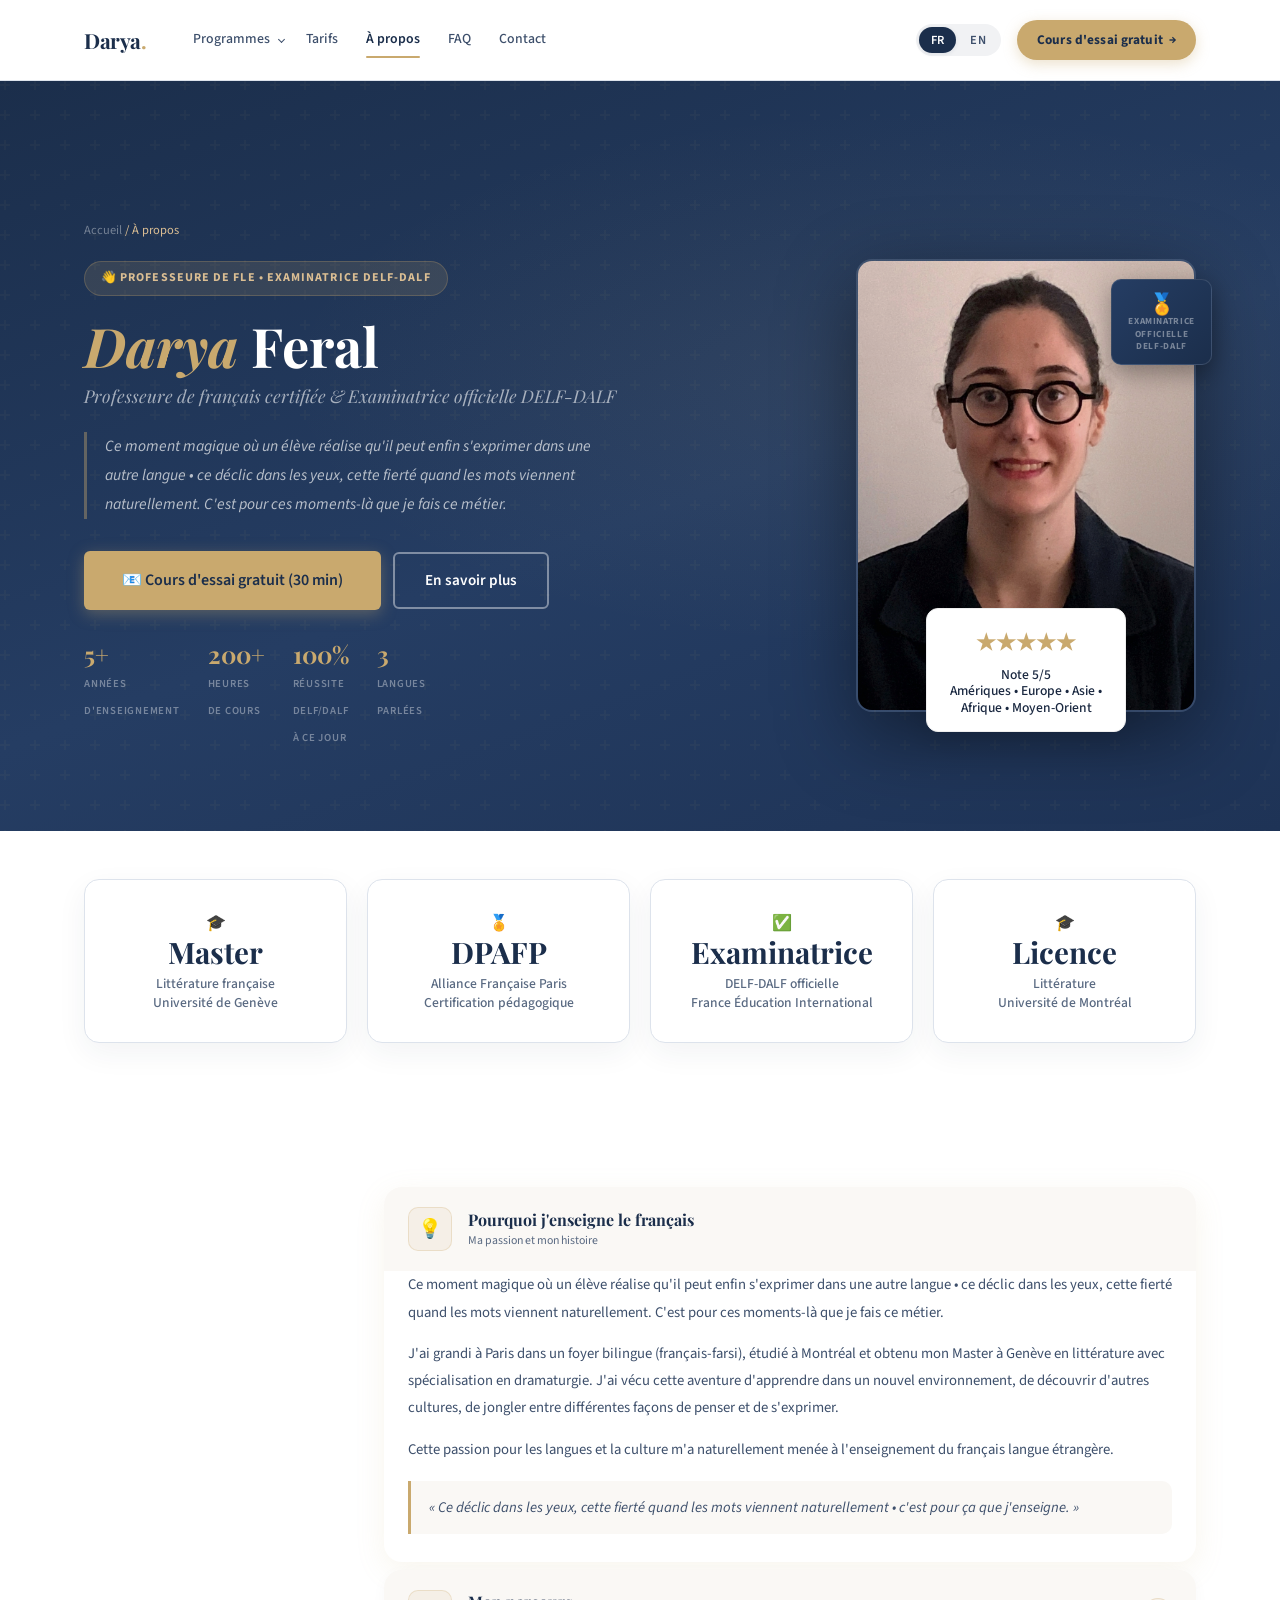
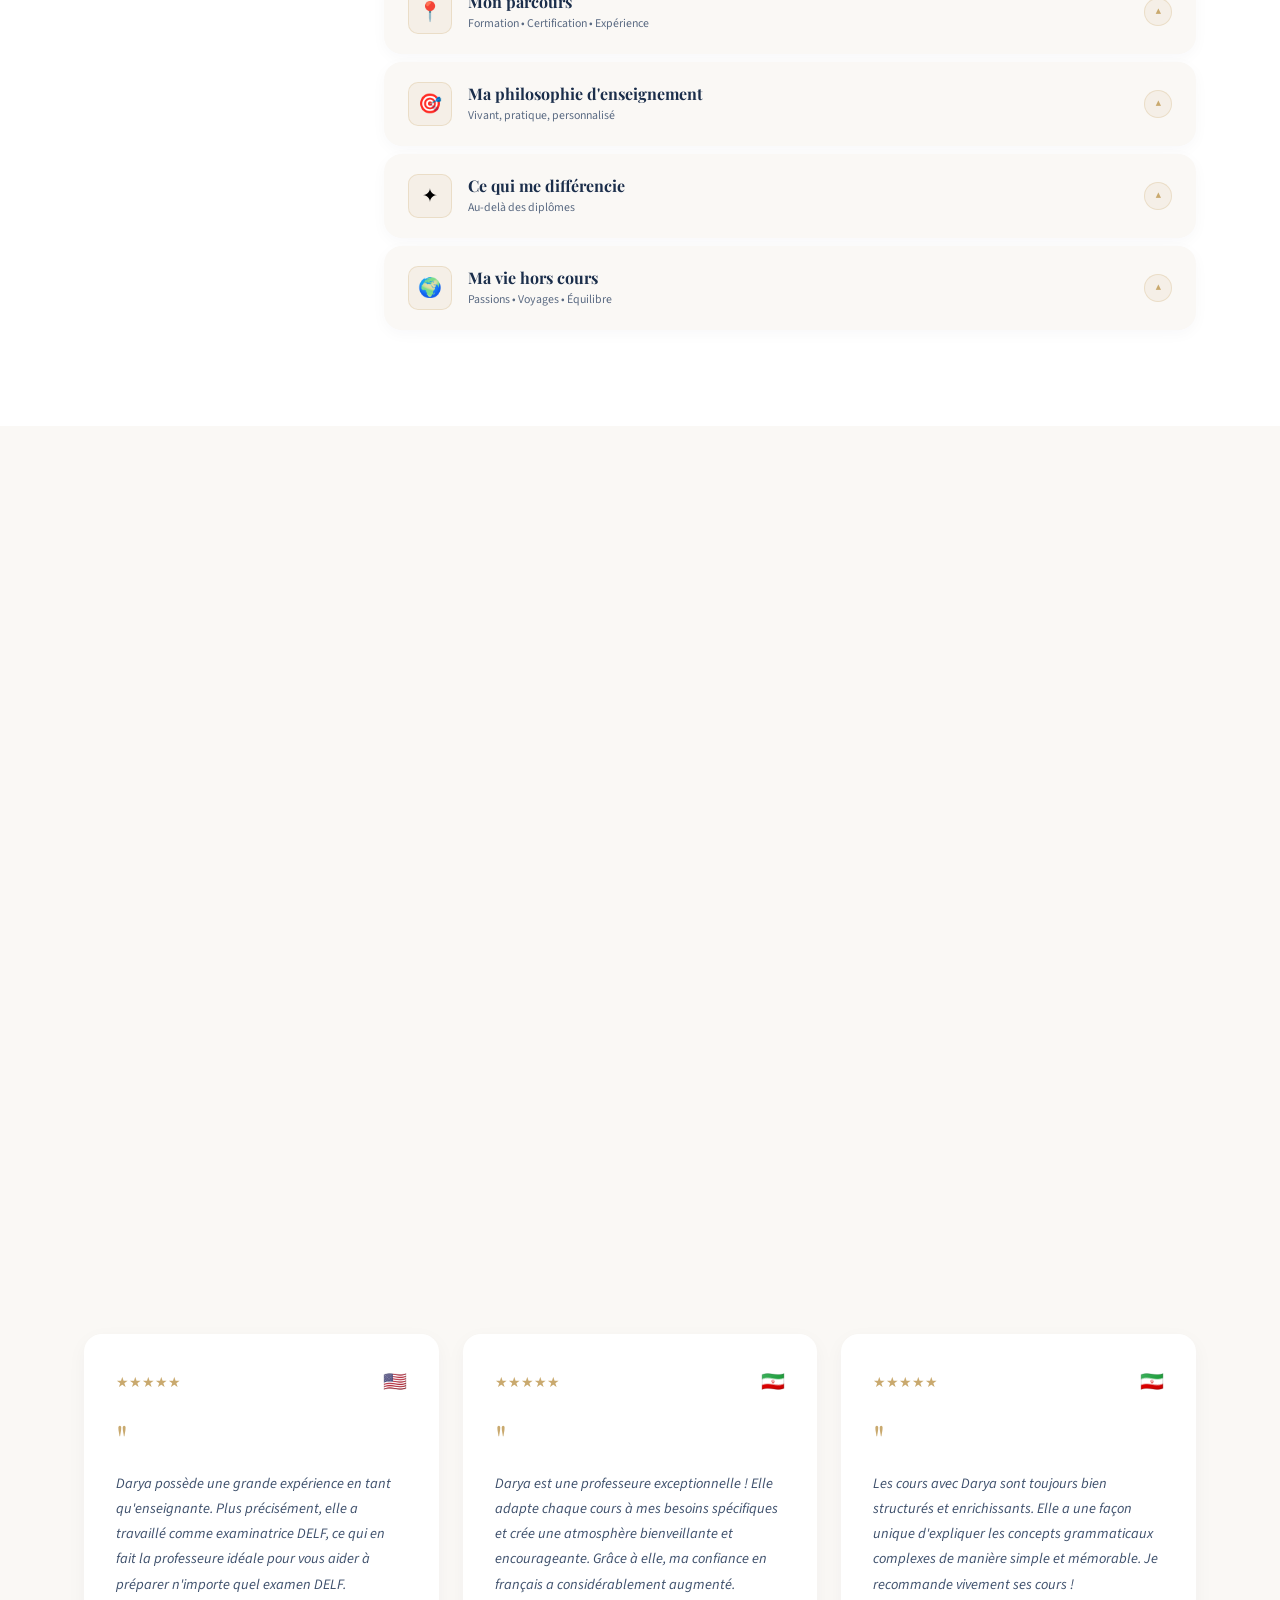
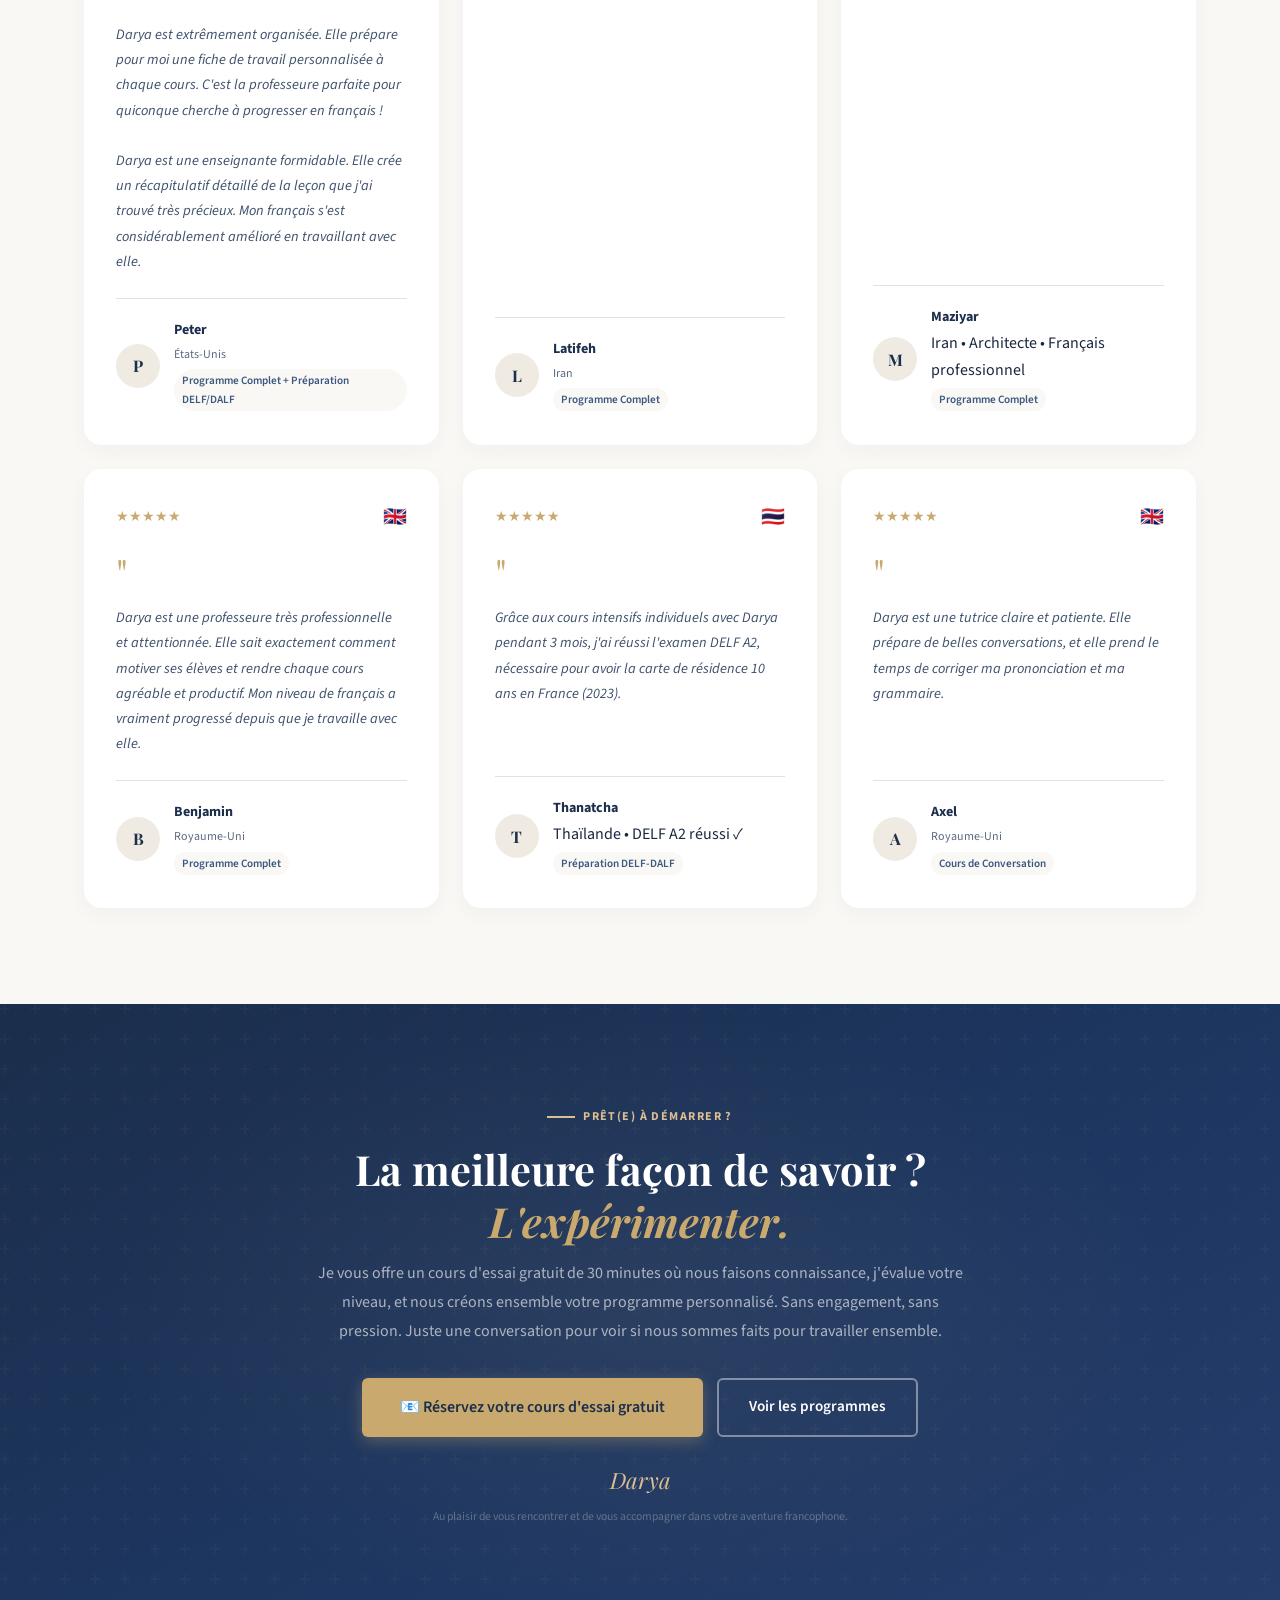
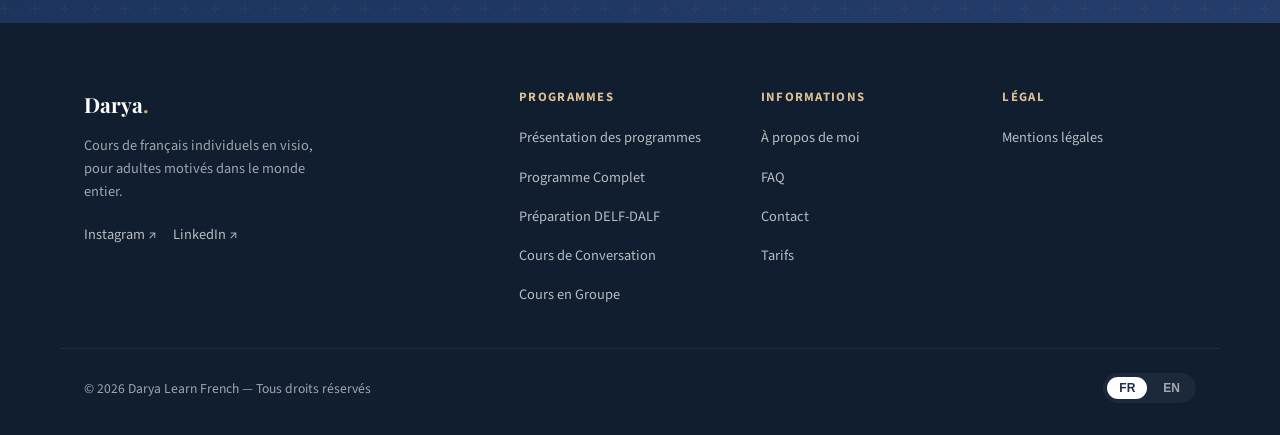
==== commit 439ff077: "SEO: titres, meta descriptions, Open Graph index, alts images Co-authored-by: Cursor <cursoragent@cu" ====
--- a/a-propos.html
+++ b/a-propos.html
@@ -9,13 +9,12 @@
   <link rel="apple-touch-icon" href="./favicon.png" />
 
   <!-- ══ SEO META ══ -->
-  <title>À propos de Darya — Professeure de français certifiée & Examinatrice DELF-DALF | Cours individuels et en
-    groupes</title>
-  <!-- EN title: About Darya — Certified French Teacher & DELF-DALF Examiner | Individual and Group Lessons -->
+  <title>À propos de Darya Feral | Professeure de français &amp; examinatrice DELF-DALF | Darya Learn French</title>
+  <!-- EN title: About Darya Feral | Certified French Teacher & DELF-DALF Examiner | Darya Learn French -->
 
   <meta name="description"
-    content="Darya Feral, professeure de français certifiée, examinatrice officielle DELF-DALF France Éducation International. Cours individuels et en groupe en ligne. Master en littérature (Genève), DPAFP Alliance Française. 5+ ans, 200+ heures, 100% réussite DELF/DALF. Cours d'essai gratuit 30 min." />
-  <!-- EN meta description: Darya Feral, certified French teacher and official DELF-DALF examiner (France Éducation International). Individual and group online French lessons. Master's in Literature (Geneva), DPAFP Alliance Française. 5+ years, 200+ hours, 100% DELF/DALF pass rate. Free 30-min trial lesson. -->
+    content="Parcours, diplômes et philosophie de Darya Feral : professeure de français en ligne, examinatrice officielle DELF-DALF, Alliance Française. Cours individuels et en groupe, 100% de réussite aux examens à ce jour. Essai gratuit 30 min." />
+  <!-- EN meta description: Darya Feral's background and teaching approach — online French teacher, official DELF-DALF examiner, Alliance Française. Individual and group lessons, strong exam pass rate. Free 30-min trial. -->
 
   <link rel="canonical" href="https://daryalearnfrench.com/a-propos-de-moi" />
 
@@ -2074,7 +2073,7 @@
 
             <div class="portrait-frame"
               style="background: none !important; overflow: hidden; border-radius: 16px; width: 100%; aspect-ratio: 3/4;">
-              <img src="photo_finale_HD.jpg" alt="Darya Feral, professeure de français"
+              <img src="photo_finale_HD.jpg" alt="Portrait de Darya Feral, professeure de français certifiée et examinatrice DELF-DALF"
                 style="width: 100%; height: 100%; object-fit: cover; display: block;">
             </div>
 
